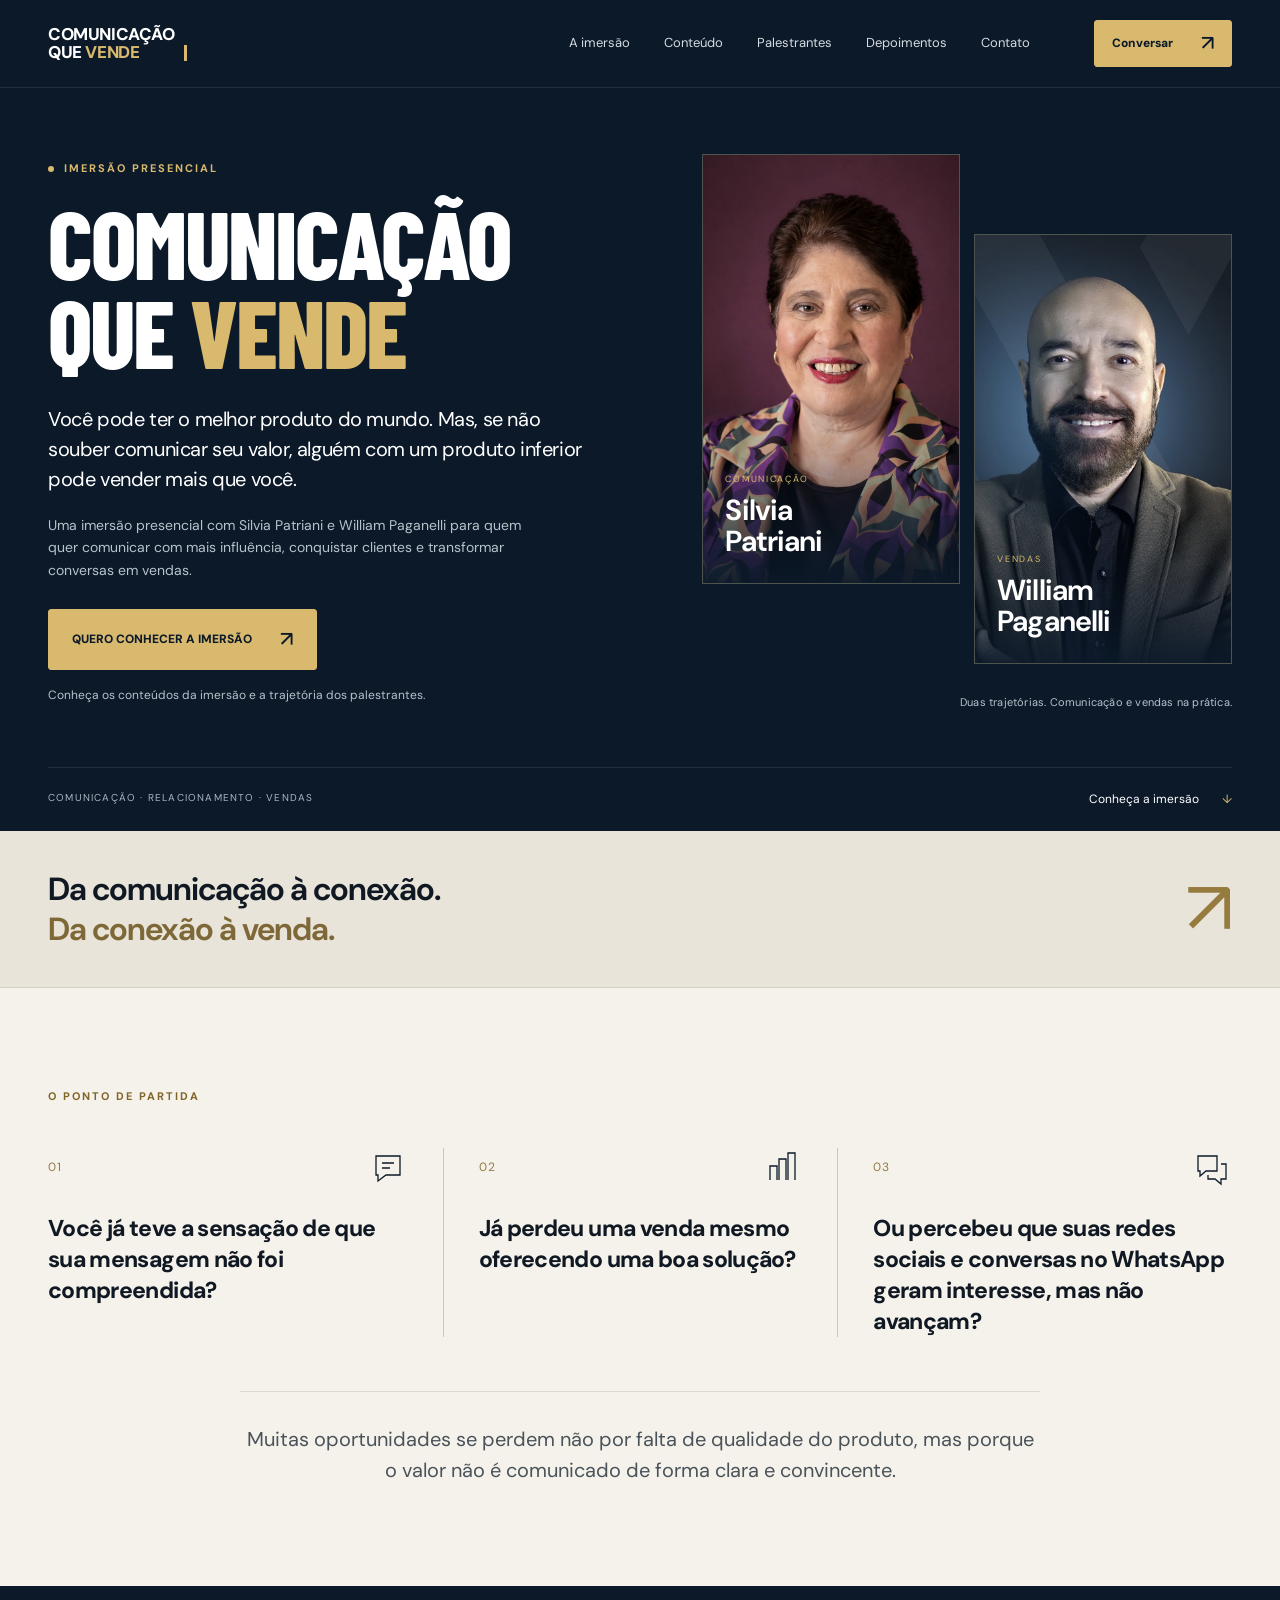
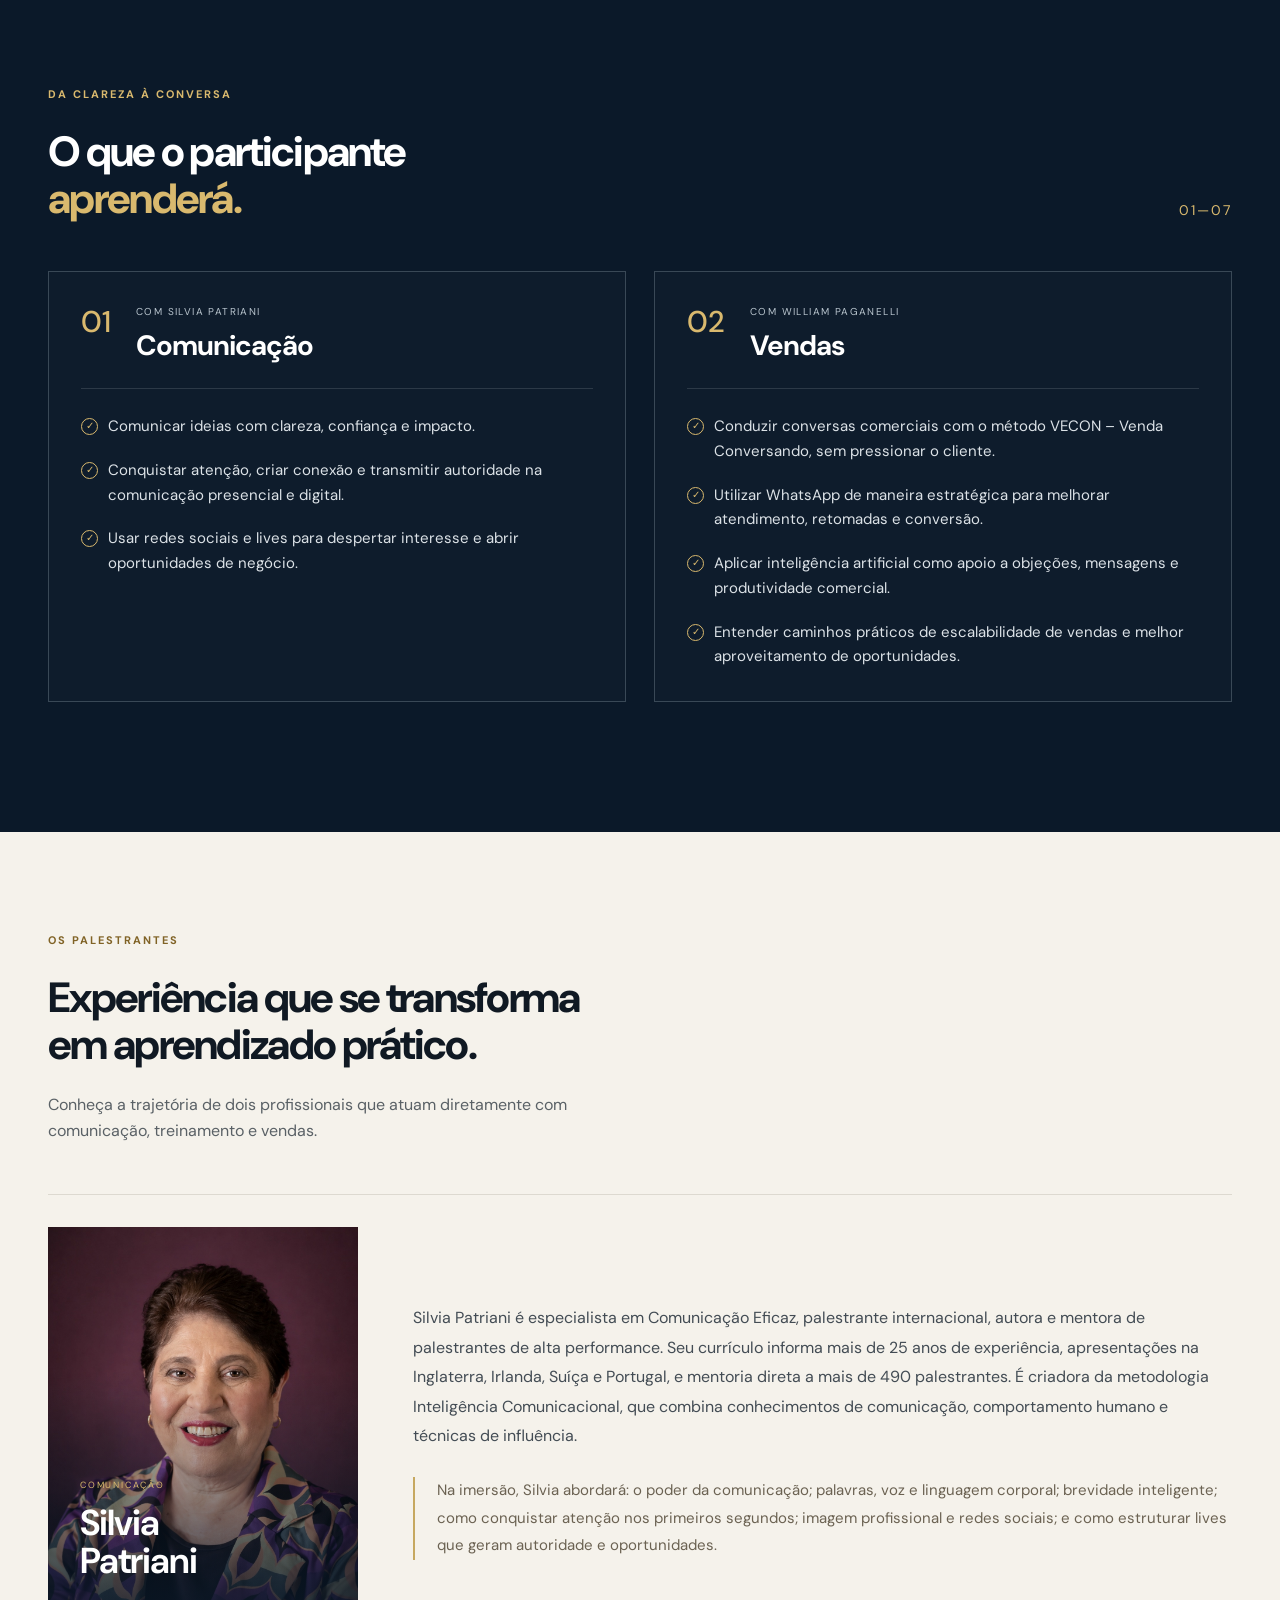
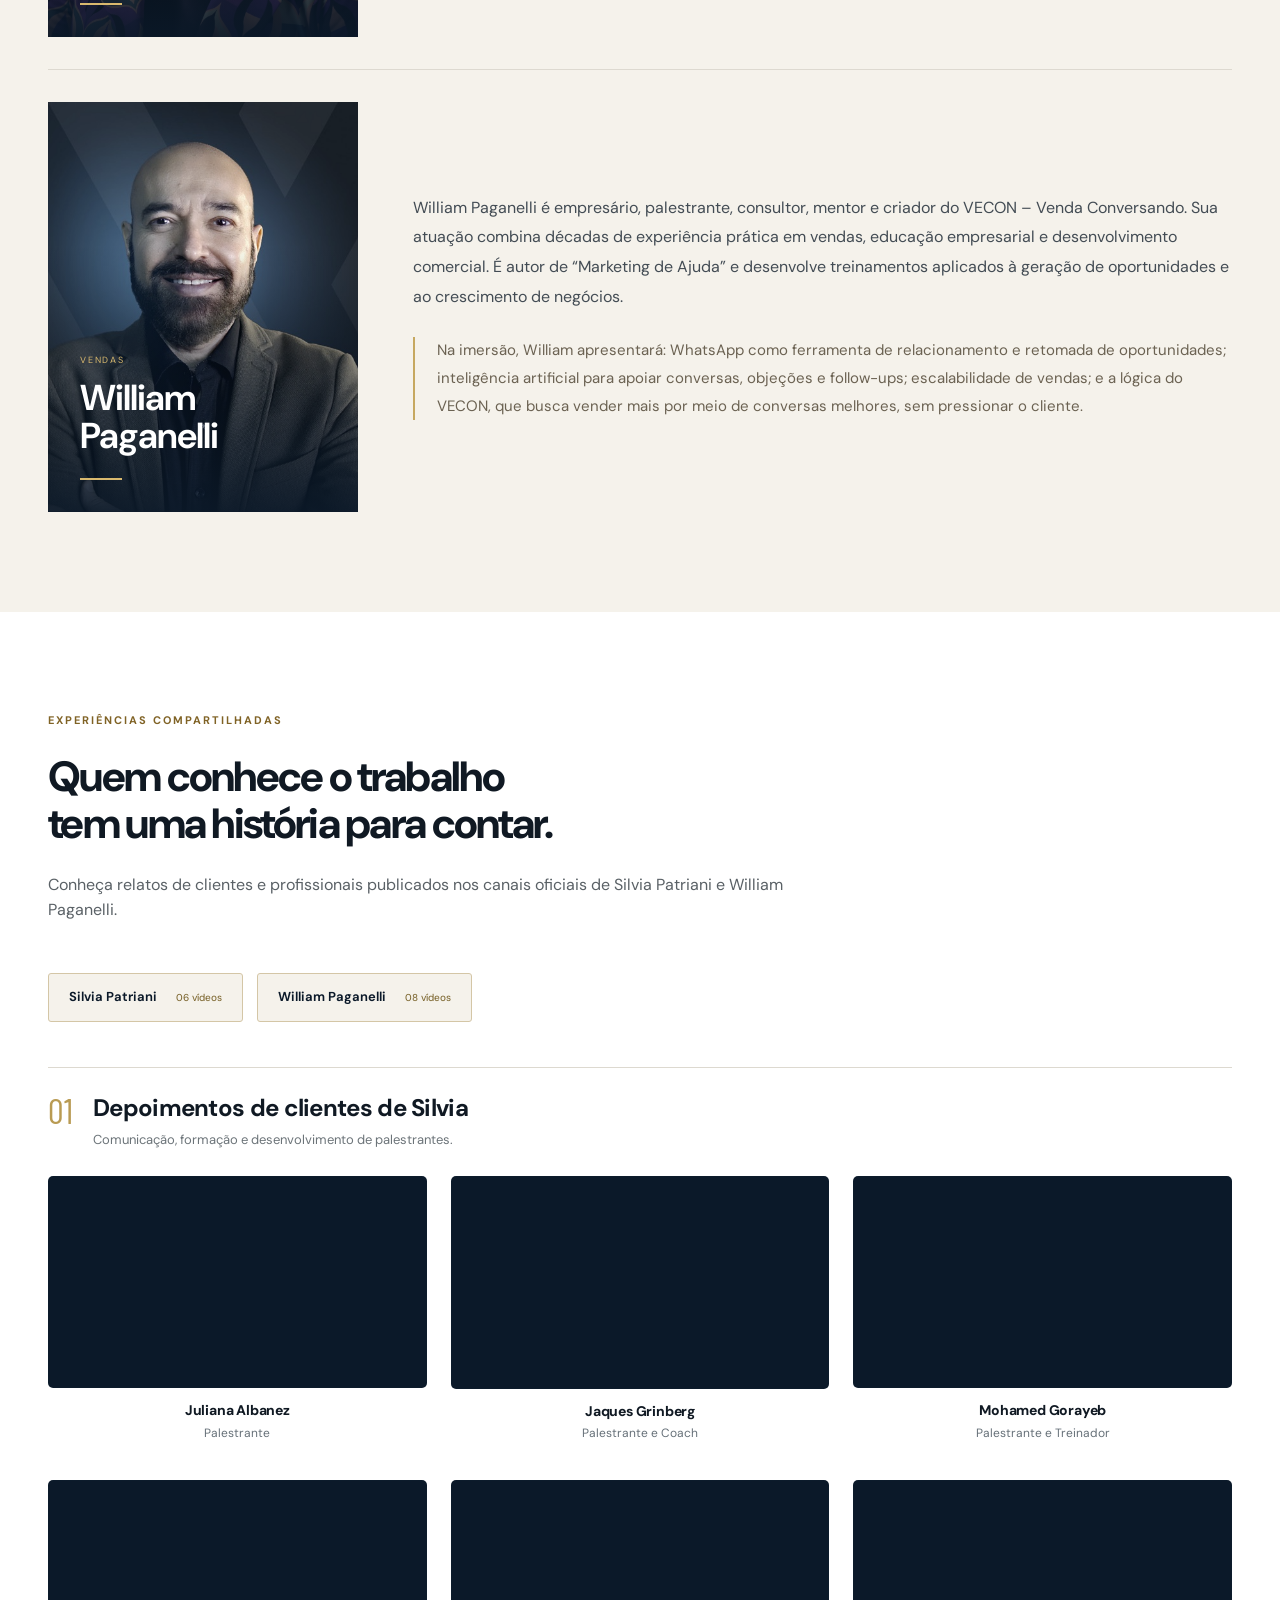
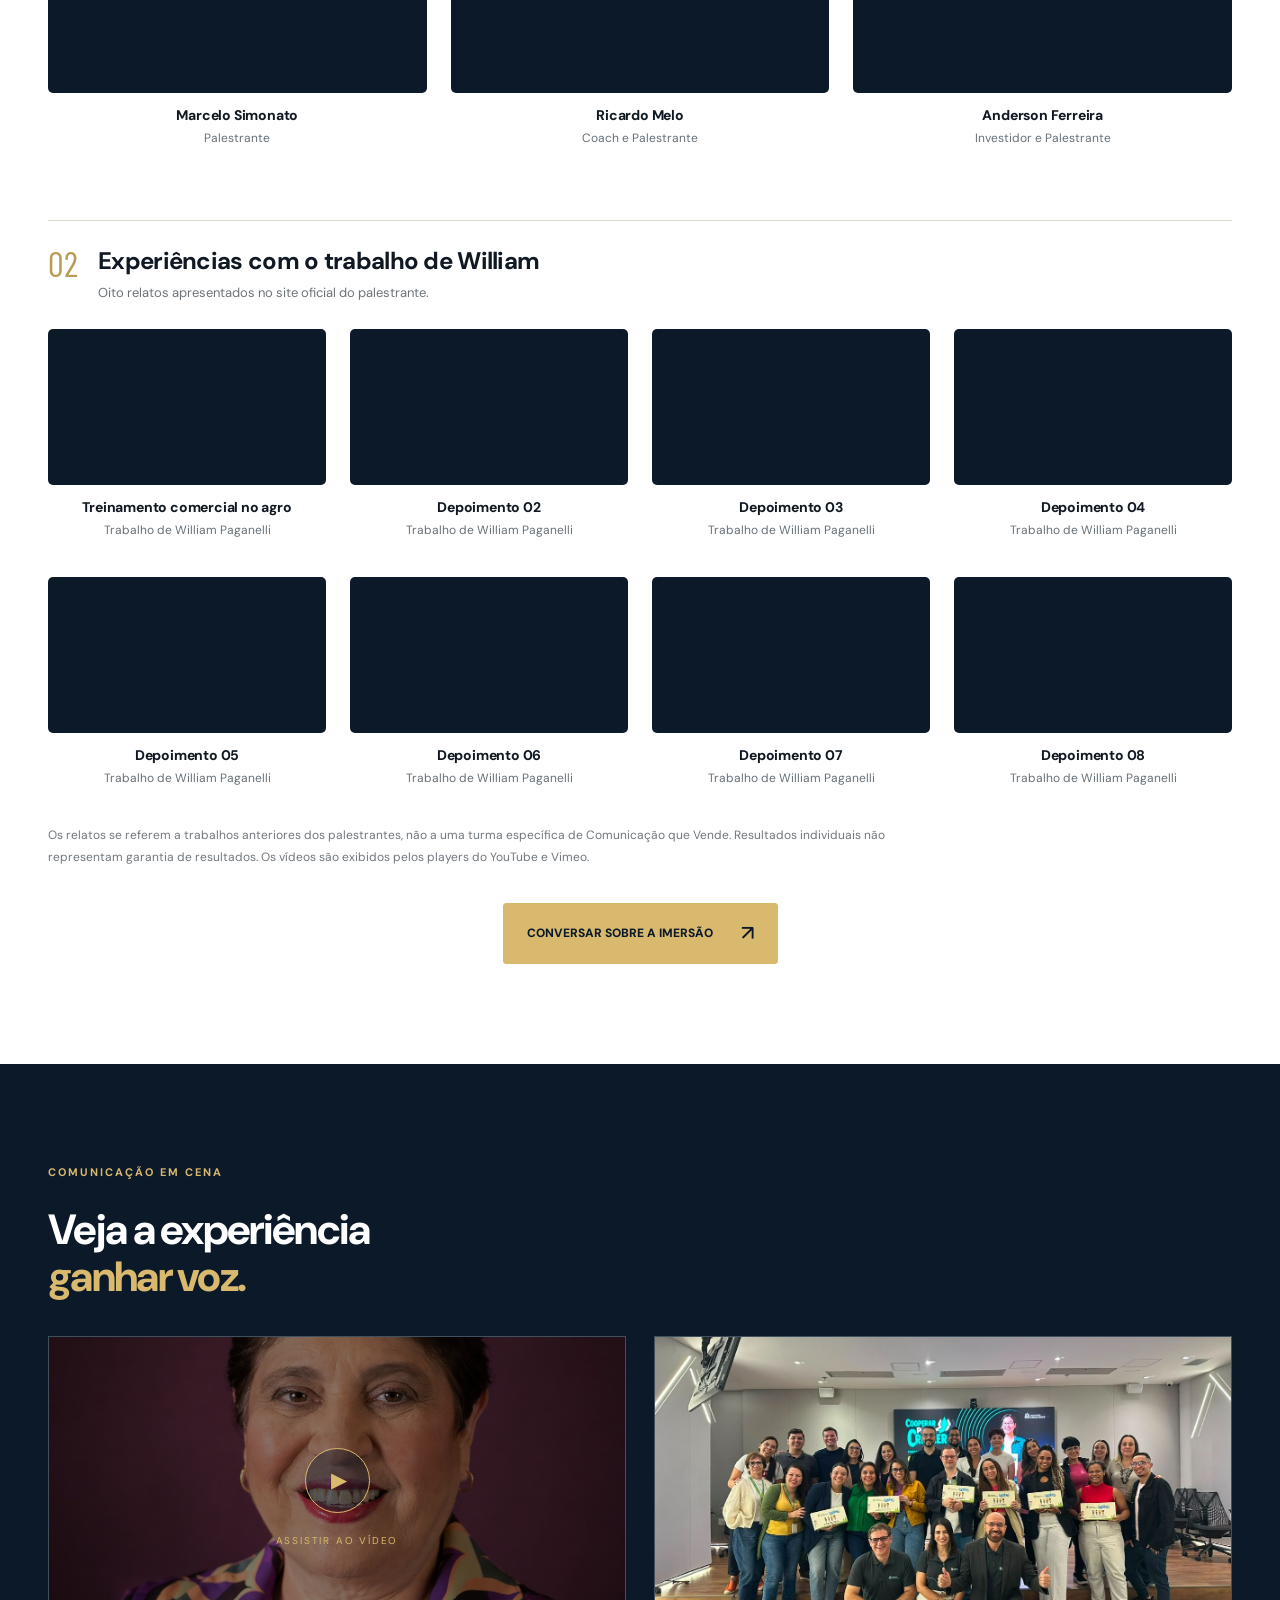
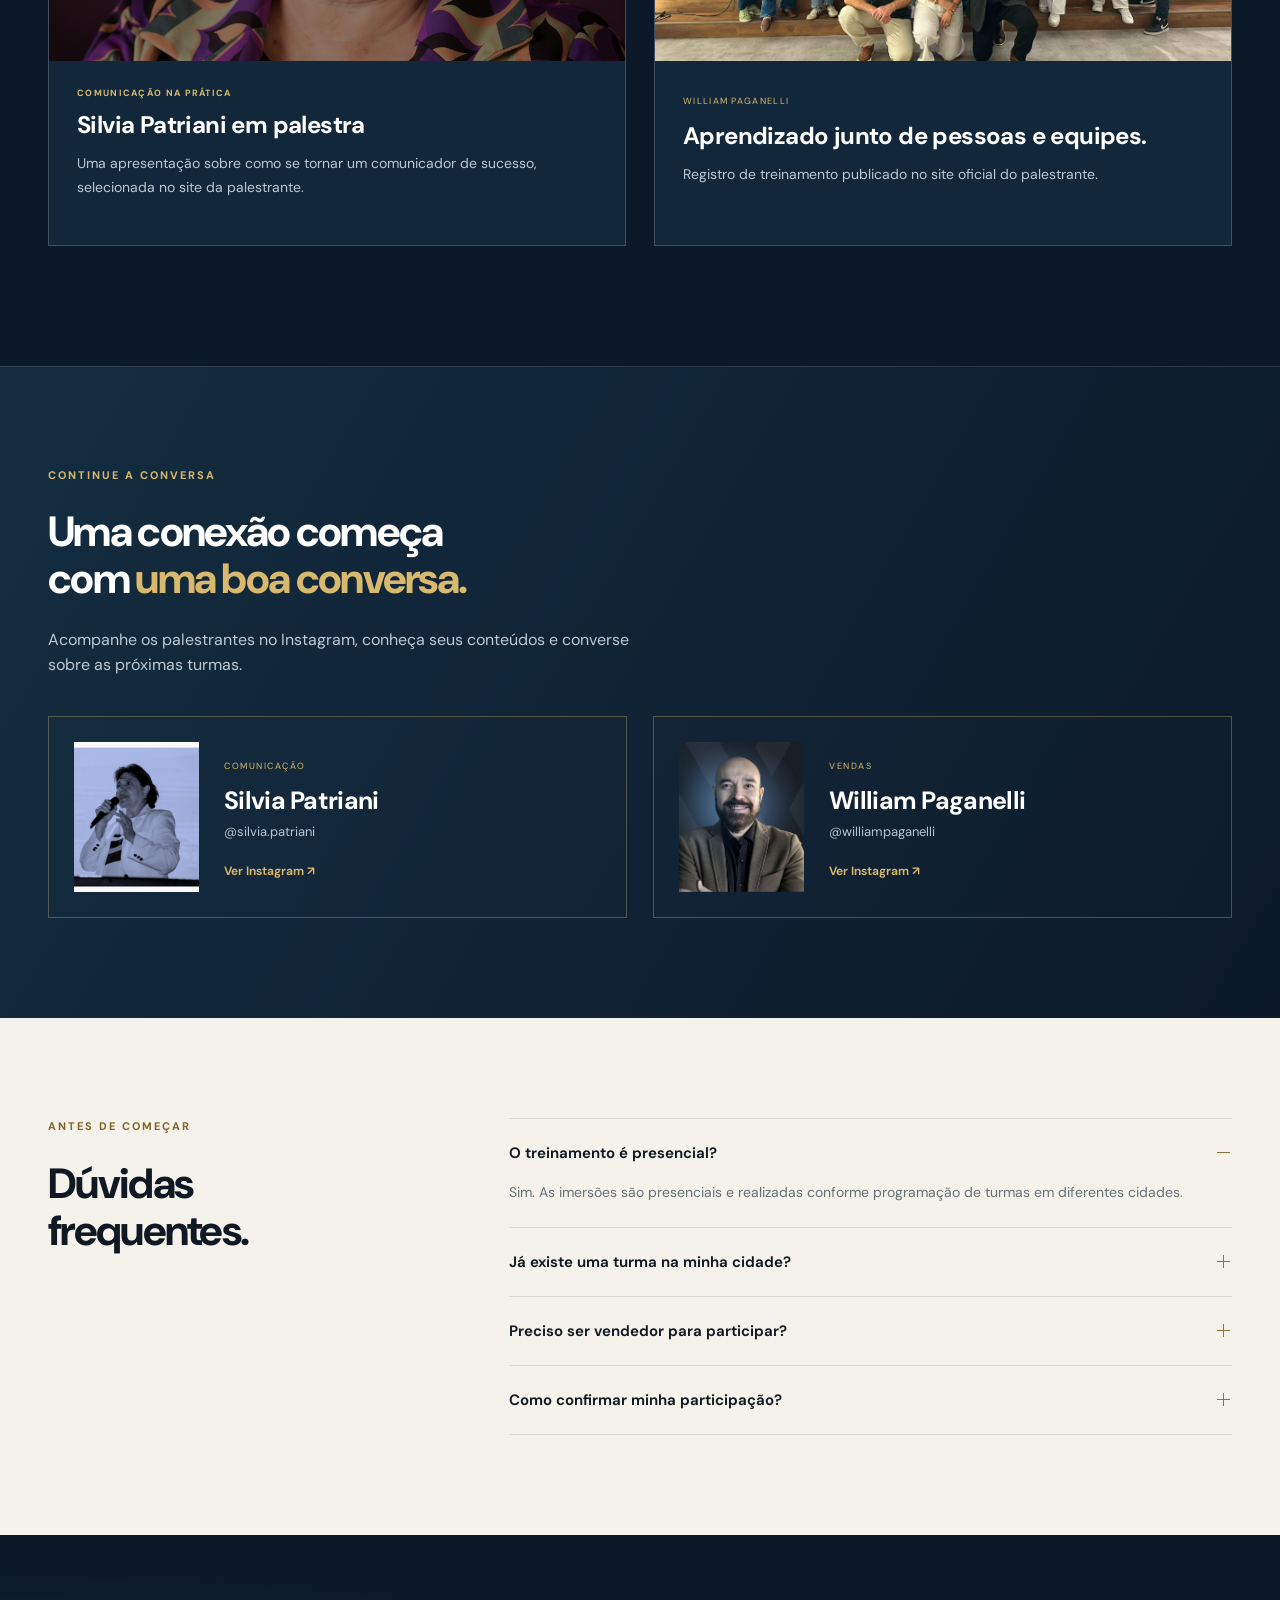
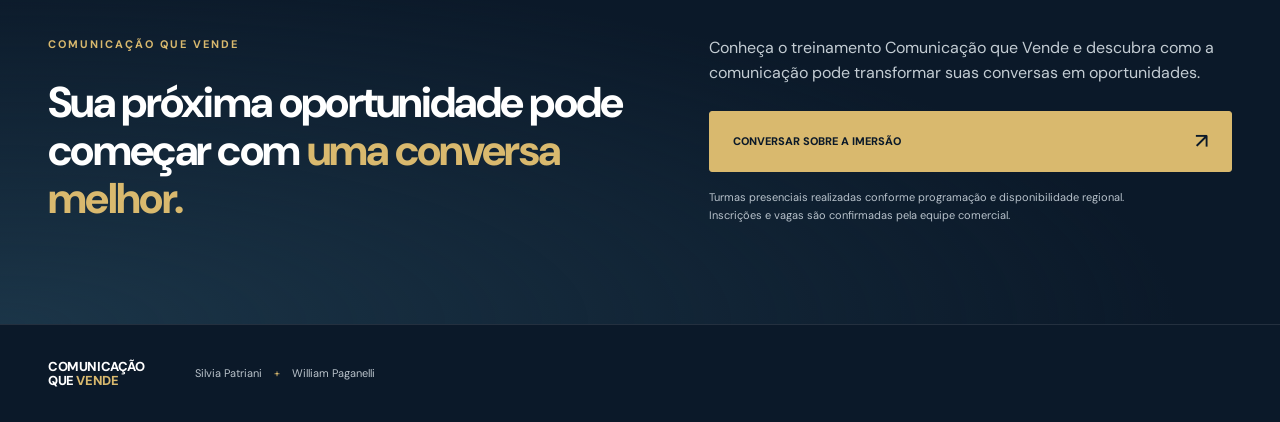
==== index.html @ 84527885 "feat: landing page Comunicação que Vende - Silvia Patriani e William Paganelli" ====
<!doctype html>
<html lang="pt-BR">
<head>
  <meta charset="utf-8">
  <meta name="viewport" content="width=device-width, initial-scale=1">
  <title>Comunicação que Vende — Silvia Patriani e William Paganelli</title>

  <!-- Primary Meta Tags -->
  <meta name="title" content="Comunicação que Vende — Silvia Patriani e William Paganelli">
  <meta name="description" content="Uma imersão presencial com Silvia Patriani e William Paganelli para quem quer comunicar com mais influência, conquistar clientes e transformar conversas em vendas.">
  <meta name="keywords" content="comunicação, vendas, Silvia Patriani, William Paganelli, imersão presencial, oratória, palestras, VECON">
  <meta name="author" content="Silvia Patriani & William Paganelli">
  <meta name="robots" content="index, follow">
  <meta name="theme-color" content="#0b1929">

  <!-- Open Graph / Facebook / WhatsApp -->
  <meta property="og:type" content="website">
  <meta property="og:title" content="Comunicação que Vende — Silvia Patriani e William Paganelli">
  <meta property="og:description" content="Uma imersão presencial com Silvia Patriani e William Paganelli para quem quer comunicar com mais influência, conquistar clientes e transformar conversas em vendas.">
  <meta property="og:image" content="assets/og-image.png">

  <!-- Twitter -->
  <meta property="twitter:card" content="summary_large_image">
  <meta property="twitter:title" content="Comunicação que Vende — Silvia Patriani e William Paganelli">
  <meta property="twitter:description" content="Uma imersão presencial com Silvia Patriani e William Paganelli para quem quer comunicar com mais influência, conquistar clientes e transformar conversas em vendas.">
  <meta property="twitter:image" content="assets/og-image.png">

  <link rel="icon" href="icon.svg" type="image/svg+xml">
  <link rel="stylesheet" href="styles.css">
  <script src="media.js" defer></script>
</head>
<body>
<a class="skip" href="#conteudo">Pular para o conteúdo</a>

<header class="header">
  <div class="container nav">
    <a class="brand" href="#inicio" aria-label="Comunicação que Vende — início">COMUNICAÇÃO<br>QUE <span>VENDE</span><i></i></a>
    <nav aria-label="Navegação principal">
      <a href="#imersao">A imersão</a>
      <a href="#conteudos">Conteúdo</a>
      <a href="#palestrantes">Palestrantes</a>
      <a href="#depoimentos">Depoimentos</a>
      <a href="#contato">Contato</a>
    </nav>
    <a class="button small" href="#contato">Conversar <span aria-hidden="true">↗</span></a>
  </div>
</header>

<main id="conteudo">
  <!-- Hero -->
  <section class="hero" id="inicio">
    <div class="container hero-grid">
      <div class="hero-copy">
        <p class="eyebrow"><span class="dot"></span> IMERSÃO PRESENCIAL</p>
        <h1>COMUNICAÇÃO<br>QUE <span>VENDE</span></h1>
        <p class="hero-statement">Você pode ter o melhor produto do mundo. Mas, se não souber comunicar seu valor, alguém com um produto inferior pode vender mais que você.</p>
        <p class="muted">Uma imersão presencial com Silvia Patriani e William Paganelli para quem quer comunicar com mais influência, conquistar clientes e transformar conversas em vendas.</p>
        <a class="button" href="#imersao">QUERO CONHECER A IMERSÃO <span aria-hidden="true">↗</span></a>
        <p class="micro">Conheça os conteúdos da imersão e a trajetória dos palestrantes.</p>
      </div>
      <div class="hero-portraits">
        <figure class="hero-person silvia">
          <img src="assets/silvia-oficial.jpeg" alt="Retrato de Silvia Patriani" fetchpriority="high">
          <figcaption><span>COMUNICAÇÃO</span><strong>Silvia<br>Patriani</strong></figcaption>
        </figure>
        <figure class="hero-person william">
          <img src="assets/william-oficial.png" alt="Retrato de William Paganelli" fetchpriority="high">
          <figcaption><span>VENDAS</span><strong>William<br>Paganelli</strong></figcaption>
        </figure>
        <p class="duo-caption">Duas trajetórias. Comunicação e vendas na prática.</p>
      </div>
    </div>
    <div class="hero-bottom container">
      <span>COMUNICAÇÃO · RELACIONAMENTO · VENDAS</span>
      <a href="#imersao">Conheça a imersão <span aria-hidden="true">↓</span></a>
    </div>
  </section>

  <!-- Assinatura -->
  <section class="signature">
    <div class="container">
      <p>Da comunicação à conexão.<br><span>Da conexão à venda.</span></p>
      <span class="signature-mark" aria-hidden="true">↗</span>
    </div>
  </section>

  <!-- Ponto de Partida -->
  <section class="pain section" id="imersao">
    <div class="container">
      <p class="eyebrow dark">O PONTO DE PARTIDA</p>
      <div class="pain-grid">
        <article>
          <span class="line-icon" aria-hidden="true">01 <svg viewBox="0 0 40 40"><path d="M8 8h24v19H18l-8 6v-6H8z"/><path d="M14 15h12M14 20h8"/></svg></span>
          <h2>Você já teve a sensação de que sua mensagem não foi compreendida?</h2>
        </article>
        <article>
          <span class="line-icon" aria-hidden="true">02 <svg viewBox="0 0 40 40"><path d="M8 32V18h7v14M17 32V11h7v21M26 32V5h7v27"/></svg></span>
          <h2>Já perdeu uma venda mesmo oferecendo uma boa solução?</h2>
        </article>
        <article>
          <span class="line-icon" aria-hidden="true">03 <svg viewBox="0 0 40 40"><path d="M6 8h19v15H14l-6 5v-5H6zM29 16h5v15h-5v5l-6-5h-7v-4"/></svg></span>
          <h2>Ou percebeu que suas redes sociais e conversas no WhatsApp geram interesse, mas não avançam?</h2>
        </article>
      </div>
      <p class="pain-summary">Muitas oportunidades se perdem não por falta de qualidade do produto, mas porque o valor não é comunicado de forma clara e convincente.</p>
    </div>
  </section>

  <!-- O que o participante aprenderá -->
  <section class="learning section dark-section" id="conteudos">
    <div class="container">
      <div class="section-head">
        <div>
          <p class="eyebrow">DA CLAREZA À CONVERSA</p>
          <h2>O que o participante<br><span>aprenderá.</span></h2>
        </div>
        <span class="section-index" aria-hidden="true">01—07</span>
      </div>
      <div class="learning-grid">
        <article class="learning-panel">
          <div class="panel-heading">
            <span>01</span>
            <div>
              <p>COM SILVIA PATRIANI</p>
              <h3>Comunicação</h3>
            </div>
          </div>
          <ul class="check-list">
            <li>Comunicar ideias com clareza, confiança e impacto.</li>
            <li>Conquistar atenção, criar conexão e transmitir autoridade na comunicação presencial e digital.</li>
            <li>Usar redes sociais e lives para despertar interesse e abrir oportunidades de negócio.</li>
          </ul>
        </article>
        <article class="learning-panel">
          <div class="panel-heading">
            <span>02</span>
            <div>
              <p>COM WILLIAM PAGANELLI</p>
              <h3>Vendas</h3>
            </div>
          </div>
          <ul class="check-list">
            <li>Conduzir conversas comerciais com o método VECON – Venda Conversando, sem pressionar o cliente.</li>
            <li>Utilizar WhatsApp de maneira estratégica para melhorar atendimento, retomadas e conversão.</li>
            <li>Aplicar inteligência artificial como apoio a objeções, mensagens e produtividade comercial.</li>
            <li>Entender caminhos práticos de escalabilidade de vendas e melhor aproveitamento de oportunidades.</li>
          </ul>
        </article>
      </div>
    </div>
  </section>

  <!-- Palestrantes -->
  <section class="speakers section" id="palestrantes">
    <div class="container">
      <p class="eyebrow dark">OS PALESTRANTES</p>
      <div class="section-head">
        <h2>Experiência que se transforma<br>em aprendizado prático.</h2>
      </div>
      <p class="section-intro">Conheça a trajetória de dois profissionais que atuam diretamente com comunicação, treinamento e vendas.</p>

      <article class="speaker">
        <div class="speaker-identity has-photo" data-photo="silvia">
          <img src="assets/silvia-oficial.jpeg" alt="Retrato de Silvia Patriani" loading="lazy">
          <p>COMUNICAÇÃO</p>
          <h3>Silvia<br>Patriani</h3>
          <span class="identity-rule"></span>
        </div>
        <div class="speaker-copy">
          <p>Silvia Patriani é especialista em Comunicação Eficaz, palestrante internacional, autora e mentora de palestrantes de alta performance. Seu currículo informa mais de 25 anos de experiência, apresentações na Inglaterra, Irlanda, Suíça e Portugal, e mentoria direta a mais de 490 palestrantes. É criadora da metodologia Inteligência Comunicacional, que combina conhecimentos de comunicação, comportamento humano e técnicas de influência.</p>
          <p class="speaker-topics">Na imersão, Silvia abordará: o poder da comunicação; palavras, voz e linguagem corporal; brevidade inteligente; como conquistar atenção nos primeiros segundos; imagem profissional e redes sociais; e como estruturar lives que geram autoridade e oportunidades.</p>
        </div>
      </article>

      <article class="speaker">
        <div class="speaker-identity william has-photo" data-photo="william">
          <img src="assets/william-oficial.png" alt="Retrato de William Paganelli" loading="lazy">
          <p>VENDAS</p>
          <h3>William<br>Paganelli</h3>
          <span class="identity-rule"></span>
        </div>
        <div class="speaker-copy">
          <p>William Paganelli é empresário, palestrante, consultor, mentor e criador do VECON – Venda Conversando. Sua atuação combina décadas de experiência prática em vendas, educação empresarial e desenvolvimento comercial. É autor de “Marketing de Ajuda” e desenvolve treinamentos aplicados à geração de oportunidades e ao crescimento de negócios.</p>
          <p class="speaker-topics">Na imersão, William apresentará: WhatsApp como ferramenta de relacionamento e retomada de oportunidades; inteligência artificial para apoiar conversas, objeções e follow-ups; escalabilidade de vendas; e a lógica do VECON, que busca vender mais por meio de conversas melhores, sem pressionar o cliente.</p>
        </div>
      </article>
    </div>
  </section>

  <!-- Depoimentos -->
  <section class="testimonials section" id="depoimentos">
    <div class="container">
      <p class="eyebrow dark">EXPERIÊNCIAS COMPARTILHADAS</p>
      <h2>Quem conhece o trabalho<br>tem uma história para contar.</h2>
      <p class="section-intro">Conheça relatos de clientes e profissionais publicados nos canais oficiais de Silvia Patriani e William Paganelli.</p>

      <nav class="testimonial-jump" aria-label="Escolha os depoimentos">
        <a href="#depoimentos-silvia">Silvia Patriani <span>06 vídeos</span></a>
        <a href="#depoimentos-william">William Paganelli <span>08 vídeos</span></a>
      </nav>

      <!-- Silvia Testimonials (6) -->
      <div class="testimonial-group" id="depoimentos-silvia">
        <div class="group-heading">
          <span>01</span>
          <div>
            <h3>Depoimentos de clientes de Silvia</h3>
            <p>Comunicação, formação e desenvolvimento de palestrantes.</p>
          </div>
        </div>
        <div class="testimonial-gallery silvia-gallery">
          <article class="testimonial-tile"><div class="testimonial-player"><iframe src="https://www.youtube-nocookie.com/embed/v0F1Si1m-zI?autoplay=0&rel=0" title="Depoimento: Juliana Albanez" loading="lazy" allow="fullscreen; picture-in-picture; encrypted-media" allowfullscreen referrerpolicy="strict-origin-when-cross-origin"></iframe></div><h4>Juliana Albanez</h4><p>Palestrante</p></article>
          <article class="testimonial-tile"><div class="testimonial-player"><iframe src="https://www.youtube-nocookie.com/embed/nbdqmSltUPs?autoplay=0&rel=0" title="Depoimento: Jaques Grinberg" loading="lazy" allow="fullscreen; picture-in-picture; encrypted-media" allowfullscreen referrerpolicy="strict-origin-when-cross-origin"></iframe></div><h4>Jaques Grinberg</h4><p>Palestrante e Coach</p></article>
          <article class="testimonial-tile"><div class="testimonial-player"><iframe src="https://www.youtube-nocookie.com/embed/YXXAAsRwCNs?autoplay=0&rel=0" title="Depoimento: Mohamed Gorayeb" loading="lazy" allow="fullscreen; picture-in-picture; encrypted-media" allowfullscreen referrerpolicy="strict-origin-when-cross-origin"></iframe></div><h4>Mohamed Gorayeb</h4><p>Palestrante e Treinador</p></article>
          <article class="testimonial-tile"><div class="testimonial-player"><iframe src="https://www.youtube-nocookie.com/embed/_1zA1LZTO2c?autoplay=0&rel=0" title="Depoimento: Marcelo Simonato" loading="lazy" allow="fullscreen; picture-in-picture; encrypted-media" allowfullscreen referrerpolicy="strict-origin-when-cross-origin"></iframe></div><h4>Marcelo Simonato</h4><p>Palestrante</p></article>
          <article class="testimonial-tile"><div class="testimonial-player"><iframe src="https://www.youtube-nocookie.com/embed/4CwyxT7V0BI?autoplay=0&rel=0" title="Depoimento: Ricardo Melo" loading="lazy" allow="fullscreen; picture-in-picture; encrypted-media" allowfullscreen referrerpolicy="strict-origin-when-cross-origin"></iframe></div><h4>Ricardo Melo</h4><p>Coach e Palestrante</p></article>
          <article class="testimonial-tile"><div class="testimonial-player"><iframe src="https://www.youtube-nocookie.com/embed/amKsxADopKs?autoplay=0&rel=0" title="Depoimento: Anderson Ferreira" loading="lazy" allow="fullscreen; picture-in-picture; encrypted-media" allowfullscreen referrerpolicy="strict-origin-when-cross-origin"></iframe></div><h4>Anderson Ferreira</h4><p>Investidor e Palestrante</p></article>
        </div>
      </div>

      <!-- William Testimonials (8) -->
      <div class="testimonial-group" id="depoimentos-william">
        <div class="group-heading">
          <span>02</span>
          <div>
            <h3>Experiências com o trabalho de William</h3>
            <p>Oito relatos apresentados no site oficial do palestrante.</p>
          </div>
        </div>
        <div class="testimonial-gallery william-gallery">
          <article class="testimonial-tile"><div class="testimonial-player"><iframe src="https://player.vimeo.com/video/1162879056?autoplay=0&dnt=1&title=0&byline=0&portrait=0" title="Depoimento: Treinamento comercial no agro" loading="lazy" allow="fullscreen; picture-in-picture; encrypted-media" allowfullscreen referrerpolicy="strict-origin-when-cross-origin"></iframe></div><h4>Treinamento comercial no agro</h4><p>Trabalho de William Paganelli</p></article>
          <article class="testimonial-tile"><div class="testimonial-player"><iframe src="https://player.vimeo.com/video/1173805069?autoplay=0&dnt=1&title=0&byline=0&portrait=0" title="Depoimento: Depoimento 02" loading="lazy" allow="fullscreen; picture-in-picture; encrypted-media" allowfullscreen referrerpolicy="strict-origin-when-cross-origin"></iframe></div><h4>Depoimento 02</h4><p>Trabalho de William Paganelli</p></article>
          <article class="testimonial-tile"><div class="testimonial-player"><iframe src="https://player.vimeo.com/video/1164119572?autoplay=0&dnt=1&title=0&byline=0&portrait=0" title="Depoimento: Depoimento 03" loading="lazy" allow="fullscreen; picture-in-picture; encrypted-media" allowfullscreen referrerpolicy="strict-origin-when-cross-origin"></iframe></div><h4>Depoimento 03</h4><p>Trabalho de William Paganelli</p></article>
          <article class="testimonial-tile"><div class="testimonial-player"><iframe src="https://player.vimeo.com/video/1173814531?autoplay=0&dnt=1&title=0&byline=0&portrait=0" title="Depoimento: Depoimento 04" loading="lazy" allow="fullscreen; picture-in-picture; encrypted-media" allowfullscreen referrerpolicy="strict-origin-when-cross-origin"></iframe></div><h4>Depoimento 04</h4><p>Trabalho de William Paganelli</p></article>
          <article class="testimonial-tile"><div class="testimonial-player"><iframe src="https://player.vimeo.com/video/1173863622?autoplay=0&dnt=1&title=0&byline=0&portrait=0" title="Depoimento: Depoimento 05" loading="lazy" allow="fullscreen; picture-in-picture; encrypted-media" allowfullscreen referrerpolicy="strict-origin-when-cross-origin"></iframe></div><h4>Depoimento 05</h4><p>Trabalho de William Paganelli</p></article>
          <article class="testimonial-tile"><div class="testimonial-player"><iframe src="https://player.vimeo.com/video/1173863601?autoplay=0&dnt=1&title=0&byline=0&portrait=0" title="Depoimento: Depoimento 06" loading="lazy" allow="fullscreen; picture-in-picture; encrypted-media" allowfullscreen referrerpolicy="strict-origin-when-cross-origin"></iframe></div><h4>Depoimento 06</h4><p>Trabalho de William Paganelli</p></article>
          <article class="testimonial-tile"><div class="testimonial-player"><iframe src="https://player.vimeo.com/video/1173863541?autoplay=0&dnt=1&title=0&byline=0&portrait=0" title="Depoimento: Depoimento 07" loading="lazy" allow="fullscreen; picture-in-picture; encrypted-media" allowfullscreen referrerpolicy="strict-origin-when-cross-origin"></iframe></div><h4>Depoimento 07</h4><p>Trabalho de William Paganelli</p></article>
          <article class="testimonial-tile"><div class="testimonial-player"><iframe src="https://player.vimeo.com/video/1173863587?autoplay=0&dnt=1&title=0&byline=0&portrait=0" title="Depoimento: Depoimento 08" loading="lazy" allow="fullscreen; picture-in-picture; encrypted-media" allowfullscreen referrerpolicy="strict-origin-when-cross-origin"></iframe></div><h4>Depoimento 08</h4><p>Trabalho de William Paganelli</p></article>
        </div>
      </div>

      <p class="media-context">Os relatos se referem a trabalhos anteriores dos palestrantes, não a uma turma específica de Comunicação que Vende. Resultados individuais não representam garantia de resultados. Os vídeos são exibidos pelos players do YouTube e Vimeo.</p>

      <div class="testimonials-cta">
        <a class="button" href="#contato">CONVERSAR SOBRE A IMERSÃO <span aria-hidden="true">↗</span></a>
      </div>
    </div>
  </section>

  <!-- Comunicação em Cena -->
  <section class="in-action section dark-section" id="na-pratica">
    <div class="container">
      <p class="eyebrow">COMUNICAÇÃO EM CENA</p>
      <h2>Veja a experiência<br><span>ganhar voz.</span></h2>
      <div class="action-grid">
        <article class="story-card">
          <div class="media-frame">
            <button class="media-launch" type="button" data-embed="https://www.youtube-nocookie.com/embed/HVqyVFuKjgg?autoplay=0&rel=0" data-title="Silvia Patriani em palestra" aria-label="Carregar vídeo: Silvia Patriani em palestra">
              <img src="assets/silvia-oficial.jpeg" alt="" loading="lazy">
              <span class="play-symbol" aria-hidden="true">▶</span>
              <span class="play-label">ASSISTIR AO VÍDEO</span>
            </button>
          </div>
          <div class="story-copy">
            <p class="eyebrow dark">COMUNICAÇÃO NA PRÁTICA</p>
            <h3>Silvia Patriani em palestra</h3>
            <p>Uma apresentação sobre como se tornar um comunicador de sucesso, selecionada no site da palestrante.</p>
          </div>
        </article>
        <figure class="event-photo">
          <img src="assets/william-palco.jpeg" alt="William Paganelli com participantes de um treinamento, em fotografia de seu site oficial" loading="lazy">
          <figcaption>
            <span>WILLIAM PAGANELLI</span>
            <h3>Aprendizado junto de pessoas e equipes.</h3>
            <p>Registro de treinamento publicado no site oficial do palestrante.</p>
          </figcaption>
        </figure>
      </div>
    </div>
  </section>

  <!-- Seção Contato / Instagram -->
  <section class="contact-simple section dark-section" id="contato">
    <div class="container">
      <div class="contact-heading">
        <p class="eyebrow">CONTINUE A CONVERSA</p>
        <h2>Uma conexão começa<br>com <span>uma boa conversa.</span></h2>
        <p>Acompanhe os palestrantes no Instagram, conheça seus conteúdos e converse sobre as próximas turmas.</p>
      </div>
      <div class="social-cards">
        <a class="social-card" href="https://www.instagram.com/silvia.patriani/" target="_blank" rel="noopener noreferrer">
          <img src="assets/silvia-palco.jpg" alt="Silvia Patriani" loading="lazy">
          <div>
            <span>COMUNICAÇÃO</span>
            <h3>Silvia Patriani</h3>
            <p>@silvia.patriani</p>
            <strong>Ver Instagram ↗</strong>
          </div>
        </a>
        <a class="social-card" href="https://www.instagram.com/williampaganelli/" target="_blank" rel="noopener noreferrer">
          <img src="assets/william-retrato.png" alt="William Paganelli" loading="lazy">
          <div>
            <span>VENDAS</span>
            <h3>William Paganelli</h3>
            <p>@williampaganelli</p>
            <strong>Ver Instagram ↗</strong>
          </div>
        </a>
      </div>
    </div>
  </section>

  <!-- Dúvidas frequentes -->
  <section class="faq section" id="duvidas">
    <div class="container faq-grid">
      <div>
        <p class="eyebrow dark">ANTES DE COMEÇAR</p>
        <h2>Dúvidas<br>frequentes.</h2>
      </div>
      <div class="faq-list">
        <details open>
          <summary>O treinamento é presencial?<span aria-hidden="true"></span></summary>
          <p>Sim. As imersões são presenciais e realizadas conforme programação de turmas em diferentes cidades.</p>
        </details>
        <details>
          <summary>Já existe uma turma na minha cidade?<span aria-hidden="true"></span></summary>
          <p>Entre em contato com os palestrantes pelo Instagram para consultar as próximas turmas e a disponibilidade para sua região.</p>
        </details>
        <details>
          <summary>Preciso ser vendedor para participar?<span aria-hidden="true"></span></summary>
          <p>Não. O conteúdo foi pensado também para empresários, profissionais liberais e quem precisa comunicar melhor o valor do que oferece.</p>
        </details>
        <details>
          <summary>Como confirmar minha participação?<span aria-hidden="true"></span></summary>
          <p>As inscrições, a disponibilidade e a confirmação de vagas são informadas pela equipe comercial.</p>
        </details>
      </div>
    </div>
  </section>

  <!-- Fechamento -->
  <section class="closing section dark-section">
    <div class="container closing-grid">
      <div>
        <p class="eyebrow">COMUNICAÇÃO QUE VENDE</p>
        <h2>Sua próxima oportunidade pode começar com <span>uma conversa melhor.</span></h2>
      </div>
      <div>
        <p>Conheça o treinamento Comunicação que Vende e descubra como a comunicação pode transformar suas conversas em oportunidades.</p>
        <div style="margin:25px 0 15px;">
          <a class="button" href="#contato">CONVERSAR SOBRE A IMERSÃO <span aria-hidden="true">↗</span></a>
        </div>
        <p class="micro">Turmas presenciais realizadas conforme programação e disponibilidade regional. Inscrições e vagas são confirmadas pela equipe comercial.</p>
      </div>
    </div>
  </section>
</main>

<footer>
  <div class="container footer-inner">
    <a class="brand" href="#inicio">COMUNICAÇÃO<br>QUE <span>VENDE</span></a>
    <p>Silvia Patriani <span class="gold">+</span> William Paganelli</p>
  </div>
</footer>

</body>
</html>
---- styles.css ----
@import url('https://fonts.googleapis.com/css2?family=Barlow+Condensed:wght@700;800&family=DM+Sans:wght@400;450;500;550;600;650;700;750;800&display=swap');
:root{--navy:#0b1929;--navy2:#102639;--cream:#f5f2eb;--gold:#d9b96e;--ink:#101923;--line:#ddd9d0;--muted:#b8c2cb;--font:'DM Sans',Arial,sans-serif;--display:'Barlow Condensed','Arial Narrow',Arial,sans-serif}
*{box-sizing:border-box}html{scroll-behavior:smooth;scroll-padding-top:100px}body{margin:0;font-family:var(--font);color:var(--ink);background:var(--cream);line-height:1.6;-webkit-font-smoothing:antialiased}a{color:inherit;text-decoration:none}button,input,select{font:inherit}button,a,input,select,summary{-webkit-tap-highlight-color:transparent}a:focus-visible,button:focus-visible,summary:focus-visible{outline:3px solid var(--gold);outline-offset:5px}input:focus-visible,select:focus-visible{outline:2px solid #856a28;outline-offset:2px}img{max-width:100%;display:block}h1,h2,h3,p{margin-top:0}h2{font-size:clamp(32px,3.3vw,48px);line-height:1.12;letter-spacing:-1.7px;font-weight:750;margin-bottom:24px}h3{line-height:1.25}p{margin-bottom:20px}.container{width:min(1200px,calc(100% - 96px));margin:auto}.section{padding:100px 0}.gold,h1 span,.dark-section h2 span{color:var(--gold)}.eyebrow{font-size:11px;font-weight:700;letter-spacing:2px;color:var(--gold);line-height:1.6;margin-bottom:24px}.eyebrow.dark{color:#806326}.micro{font-size:12px;line-height:1.65;color:#b8c2cb;max-width:460px;margin:16px 0 0}.muted{color:var(--muted)}.header{background:var(--navy);color:white;border-bottom:1px solid #ffffff18;position:sticky;top:0;z-index:20}.nav{height:87px;display:flex;align-items:center;justify-content:space-between;gap:28px}.brand{font-size:17px;font-weight:800;line-height:1.05;letter-spacing:-.4px;position:relative;flex-shrink:0}.brand span{color:var(--gold)}.brand i{position:absolute;right:-12px;bottom:0;height:16px;width:3px;background:var(--gold)}nav{display:flex;gap:34px;font-size:13px;color:#d7dce0;margin-left:auto;margin-right:36px}nav a:hover{color:var(--gold)}.button{display:inline-flex;align-items:center;justify-content:space-between;gap:28px;background:var(--gold);color:var(--navy);padding:19px 23px;font-size:12px;font-weight:800;border:1px solid var(--gold);border-radius:3px;line-height:1.4;min-height:56px;transition:background .2s,transform .2s;cursor:pointer;text-align:left}.button:hover{background:#e9cc8a;transform:translateY(-2px)}.button span{font-size:21px;font-weight:500;line-height:1}.button.small{font-size:12px;min-height:42px;padding:12px 17px}.hero{background:var(--navy);color:white;padding:66px 0 0;overflow:hidden}.hero-grid{display:grid;grid-template-columns:1.1fr 1fr;gap:72px;align-items:center}.hero-copy .eyebrow{display:flex;gap:10px;align-items:center;margin-bottom:20px}.dot{width:6px;height:6px;background:var(--gold);border-radius:50%}h1{font-family:var(--display);font-size:clamp(65px,7.4vw,106px);line-height:.94;letter-spacing:-2px;font-weight:800;margin:0 0 28px}.hero-statement{font-size:20px;line-height:1.5;letter-spacing:-.4px;max-width:550px}.hero-copy .muted{font-size:14px;max-width:505px;margin-bottom:28px}.hero-art{height:580px;position:relative;border:1px solid #d9b96e35;background:radial-gradient(ellipse at 85% 25%,#29435270,transparent 65%),linear-gradient(140deg,#152a3c,#0b1929);padding:25px 30px;display:flex;flex-direction:column;justify-content:space-between;overflow:hidden}.art-top{display:flex;justify-content:space-between;gap:20px;font-size:9px;letter-spacing:1.5px;color:#a9b4bd;z-index:1}.conversation-art{position:absolute;inset:50px -30px 30px 10px;opacity:.7}.bubble{position:absolute;border:1px solid #d9b96e55;border-radius:50%;width:310px;height:310px;display:flex;justify-content:center;align-items:center}.bubble:after{content:'';position:absolute;bottom:20px;right:25px;width:50px;height:50px;border-right:1px solid #d9b96e55;transform:rotate(30deg)}.bubble span{font-family:Georgia,serif;font-size:180px;line-height:1;color:#d9b96e28;transform:translateY(30px)}.bubble.one{right:-75px;top:20px}.bubble.two{right:55px;top:165px}.art-line{position:absolute;width:500px;height:1px;background:#d9b96e20;transform:rotate(-45deg);top:260px;left:-80px}.art-words{position:relative;font-size:clamp(35px,3.7vw,53px);font-weight:650;line-height:1.17;letter-spacing:-2.4px;margin-top:50px}.art-words em{font-style:normal;color:var(--gold)}.art-people{position:relative;display:grid;grid-template-columns:1fr 1fr;gap:25px;padding-top:23px;border-top:1px solid #d9b96e50}.art-people span{font-size:9px;letter-spacing:1px;display:block;color:var(--gold);margin-bottom:10px}.art-people strong{font-size:15px;line-height:1.4;font-weight:500}.hero-bottom{margin-top:55px;padding:22px 0;display:flex;justify-content:space-between;border-top:1px solid #ffffff18;font-size:10px;letter-spacing:1.2px;color:#aab6c2}.hero-bottom a{letter-spacing:0;font-size:12px;color:#fff}.hero-bottom a span{padding-left:20px;color:var(--gold)}.signature{background:#e9e4d9;border-bottom:1px solid #d7d0c2;padding:38px 0}.signature .container{display:flex;justify-content:space-between;align-items:center}.signature p{font-size:clamp(23px,2.5vw,35px);font-weight:650;line-height:1.25;letter-spacing:-1px;margin:0}.signature p span{color:#7e6838}.signature-mark{font-size:76px;color:#967b3e;line-height:1}.pain-grid{display:grid;grid-template-columns:repeat(3,1fr);margin-top:42px}.pain-grid article{padding:0 35px;border-left:1px solid #d6c7a4}.pain-grid article:first-child{padding-left:0;border-left:0}.pain-grid article:last-child{padding-right:0}.line-icon{display:flex;align-items:center;justify-content:space-between;color:#927b45;font-size:12px;margin-bottom:25px;letter-spacing:1px}.line-icon svg{width:40px;height:40px;fill:none;stroke:var(--navy);stroke-width:1.3}.pain h2{font-size:23px;line-height:1.35;letter-spacing:-.65px;margin:0}.pain-summary{max-width:800px;font-size:20px;line-height:1.55;text-align:center;margin:54px auto 0;padding-top:32px;border-top:1px solid var(--line);color:#4a535a}.dark-section{background:var(--navy);color:white}.section-head{display:flex;align-items:flex-end;justify-content:space-between;gap:30px}.section-index{font-size:14px;letter-spacing:2px;color:var(--gold);padding-bottom:25px}.learning-grid{display:grid;grid-template-columns:1fr 1fr;gap:28px;margin:25px 0 30px}.learning-panel{padding:32px;border:1px solid #80919b60;background:#ffffff03}.panel-heading{display:flex;gap:25px;border-bottom:1px solid #ffffff20;padding-bottom:25px;margin-bottom:25px}.panel-heading>span{font-size:30px;font-weight:500;color:var(--gold);line-height:1.2}.panel-heading p{font-size:10px;letter-spacing:1.4px;margin:0 0 8px;color:#b9c5ce}.panel-heading h3{font-size:28px;margin:0;letter-spacing:-1px}.check-list{padding:0;margin:0;list-style:none}.check-list li{position:relative;padding-left:27px;font-size:15px;line-height:1.65;color:#dce2e7;margin-bottom:19px}.check-list li:last-child{margin:0}.check-list li:before{content:'✓';position:absolute;left:0;top:4px;width:15px;height:15px;border:1px solid var(--gold);border-radius:50%;color:var(--gold);font-size:10px;line-height:13px;text-align:center}.text-link{display:inline-flex;align-items:center;gap:24px;font-size:11px;font-weight:700;letter-spacing:.5px;padding:14px 0;border-bottom:1px solid #d9b96e70;color:var(--gold)}.text-link span{font-size:24px;line-height:1}.text-link:hover{color:white}.section-intro{color:#5a6166;max-width:600px;margin-bottom:50px}.speaker{display:grid;grid-template-columns:310px 1fr;gap:55px;margin-top:32px;border-top:1px solid var(--line);padding-top:32px;align-items:stretch}.speaker-identity{position:relative;min-height:370px;padding:32px;color:white;background:var(--navy2);overflow:hidden;display:flex;flex-direction:column;justify-content:flex-end}.monogram{position:absolute;inset:0 0 auto 25px;font-family:var(--display);font-size:145px;letter-spacing:-8px;line-height:1.25;color:#ffffff0e}.monogram span{font-family:Georgia,serif;font-size:220px;position:absolute;right:0;top:25px;color:#d9b96e20}.speaker-identity>p{font-size:9px;color:var(--gold);letter-spacing:1.8px;position:relative;margin-bottom:12px}.speaker-identity h3{font-size:36px;font-weight:650;letter-spacing:-1px;position:relative;line-height:1.05;margin-bottom:23px}.identity-rule{height:2px;width:42px;background:var(--gold);z-index:1}.speaker-identity.william{background:#1b2b34}.speaker-identity.has-photo{min-height:420px}.speaker-identity.has-photo:after{content:'';position:absolute;inset:0;background:linear-gradient(transparent 35%,#0b1929ee)}.speaker-identity.has-photo img{position:absolute;inset:0;width:100%;height:100%;object-fit:cover}.speaker-identity.has-photo h3,.speaker-identity.has-photo>p{z-index:1}.speaker-copy{align-self:center;padding:12px 0}.speaker-copy p{font-size:16px;line-height:1.85;color:#434c54}.speaker-copy .speaker-topics{font-size:15px;border-left:2px solid #c6a860;padding-left:22px;margin-top:26px;margin-bottom:0;color:#6b6252}.lessons{background:linear-gradient(120deg,#102638,#0b1929 65%)}.lessons-grid{display:grid;grid-template-columns:1fr 1.1fr;gap:75px;align-items:center}.lessons h2{font-size:clamp(30px,3vw,43px)}.lesson-card{position:relative;display:flex;gap:23px;padding:29px 20px 29px 0;border-top:1px solid #a8b3b83d;align-items:flex-start}.lesson-card:last-child{border-bottom:1px solid #a8b3b83d}.lesson-number{font-family:var(--display);font-size:52px;font-weight:700;line-height:1;color:#d9b96e70}.lesson-card .eyebrow{font-size:9px;letter-spacing:1.1px;margin-bottom:12px}.lesson-card h3{font-size:20px;font-weight:550;line-height:1.45;letter-spacing:-.5px;margin:0}.lesson-arrow{color:var(--gold);align-self:center;font-size:25px}.registration{margin-top:70px;display:grid;grid-template-columns:1fr 1.1fr;gap:65px;background:var(--cream);color:var(--ink);padding:50px;scroll-margin-top:110px}.registration h2{font-size:36px;line-height:1.13}.registration-intro>p:not(.eyebrow){font-size:15px;color:#5d6469;line-height:1.8}.form-note{display:flex;gap:16px;margin-top:38px;padding-top:25px;border-top:1px solid var(--line);color:#697078}.form-note>span{font-size:26px;color:#8f7438}.form-note p{font-size:12px;margin:0}.field{margin-bottom:17px;min-width:0}.field label{display:block;font-size:12px;font-weight:650;margin-bottom:7px}.field label span{color:#806326}.field label small{font-weight:400;color:#6b7378;margin-left:5px}.field input,.field select{display:block;width:100%;background:#fff;border:1px solid #d7d6d0;color:var(--ink);padding:13px 14px;border-radius:2px;min-height:49px;font-size:14px}.field input::placeholder{color:#858b8d}.field-row{display:flex;gap:16px}.field-row>.field:first-child{flex:1}.uf{width:125px}.field-error{color:#a02823;font-size:12px;display:block;margin-top:4px}.field-error:empty{display:none}input[aria-invalid=true],select[aria-invalid=true]{border-color:#a02823}.consent{display:flex;gap:10px;align-items:flex-start;font-size:11px;line-height:1.65;color:#555e65;margin-top:6px;cursor:pointer}.consent input{width:17px;height:17px;accent-color:var(--navy);flex-shrink:0;margin:1px 0 0}.consent small{font-size:inherit}.privacy-note{font-size:11px;color:#6d7376;margin:12px 0 20px}.privacy-note a{text-decoration:underline;text-underline-offset:3px}.submit{width:100%;font-size:11px}.submit:disabled{opacity:.7;cursor:wait;transform:none}.form-status{font-size:13px;margin:15px 0 0;color:#8c3029}.form-status:empty{display:none}.setup-notice{padding:12px;border-left:2px solid #b99c56;font-size:11px;line-height:1.6;background:#ebe5d8;margin:17px 0 0;color:#625942}.trap{position:absolute;left:-10000px;width:1px;height:1px;overflow:hidden}.faq-grid{display:grid;grid-template-columns:1fr 1.8fr;gap:60px}.faq details{border-bottom:1px solid var(--line);padding:22px 0}.faq details:first-child{border-top:1px solid var(--line)}summary{cursor:pointer;display:flex;justify-content:space-between;align-items:center;gap:25px;font-size:15px;font-weight:650;list-style:none}summary::-webkit-details-marker{display:none}summary span{position:relative;width:15px;height:15px;flex-shrink:0}summary span:before,summary span:after{content:'';position:absolute;background:#8d733a;top:7px;left:0;width:13px;height:1px}summary span:after{transform:rotate(90deg)}details[open] summary span:after{transform:rotate(0)}details p{font-size:14px;color:#667078;line-height:1.7;margin:16px 35px 0 0}.closing{border-bottom:1px solid #ffffff1a;background:radial-gradient(ellipse at 0 100%,#1b3548,transparent 65%),var(--navy)}.closing-grid{display:grid;grid-template-columns:1.1fr 1fr;gap:85px;align-items:center}.closing h2{font-size:43px;margin:0}.closing-grid>div>p:not(.eyebrow):not(.micro){font-size:16px;color:#c3ccd3}.closing .button{width:100%;font-size:11px}.closing .micro{font-size:11px}footer{background:var(--navy);color:white;padding:35px 0}.footer-inner{display:flex;align-items:center;gap:50px}.footer-inner .brand{font-size:13px}.footer-inner p{font-size:11px;color:#b9c2ca;margin:0}.footer-inner p span{padding:0 9px}.footer-inner>a:last-child{margin-left:auto;font-size:11px;color:#b9c2ca}.skip{position:fixed;top:-100px;left:20px;padding:10px 20px;background:white;color:var(--navy);z-index:100}.skip:focus{top:10px}.utility-page{min-height:75vh;padding:70px 0}.utility-page .container{max-width:1000px}.utility-page h1{font-family:var(--font);font-size:clamp(38px,5vw,64px);font-weight:750;line-height:1.1;letter-spacing:-2px}.utility-page h2{font-size:28px}.utility-page .page-intro{max-width:700px;color:#5e686f}.status-panel{padding:24px;background:#e9e3d5;border-left:3px solid #b79b57;margin:30px 0}.status-panel p:last-child{margin-bottom:0}.video-grid{display:grid;grid-template-columns:1fr 1fr;gap:28px;margin:40px 0}.video-card{background:white;border:1px solid var(--line);padding:22px}.video-card h2{font-size:21px;line-height:1.4;letter-spacing:-.5px}.video-card video{width:100%;aspect-ratio:16/9;background:var(--navy)}.video-placeholder{aspect-ratio:16/9;background:var(--navy);color:#d1b36c;display:flex;align-items:center;justify-content:center;padding:25px;text-align:center;font-size:14px}.contact-panel{padding:35px;background:var(--navy);color:white;margin-top:35px}.contact-panel h2{font-size:30px}.contact-panel .button{font-size:11px}.utility-page .text-link{color:#78622f}.utility-page .text-link:hover{color:var(--navy)}[hidden]{display:none!important}
@media(min-width:1500px){.hero{padding-top:80px}.hero-bottom{margin-top:70px}}
@media(max-width:1100px){.container{width:calc(100% - 64px)}.hero-grid{gap:40px}.hero-art{height:560px;padding:24px}.art-words{font-size:43px}.hero-statement{font-size:18px}nav{gap:22px;margin-right:10px}.registration{padding:35px;gap:35px}.lessons-grid{gap:40px}.speaker{grid-template-columns:260px 1fr;gap:35px}.closing-grid{gap:45px}.closing h2{font-size:36px}.button{font-size:11px;gap:16px}.pain h2{font-size:21px}.pain-grid article{padding:0 25px}}
@media(max-width:800px){.container{width:calc(100% - 40px)}.section{padding:65px 0}.nav{height:74px}.brand{font-size:14px}nav{display:none}.hero{padding-top:42px}.hero-grid{grid-template-columns:1fr;gap:35px}.hero-copy{max-width:620px}h1{font-size:clamp(64px,12vw,90px)}.hero-statement{font-size:21px;max-width:600px}.hero-copy .muted{max-width:600px;font-size:15px}.hero-art{height:360px;max-width:none}.art-words{margin:12px 0;font-size:40px}.art-people{margin-left:45%;position:absolute;right:25px;left:0;bottom:25px;grid-template-columns:1fr;gap:18px;max-width:250px}.art-people strong br{display:none}.art-top{width:100%}.conversation-art{inset:-90px -20px 0 50%}.hero-bottom{margin-top:32px}.hero-bottom>span{font-size:8px;letter-spacing:.6px}.hero-bottom>a{font-size:10px}.signature{padding:30px 0}.signature-mark{font-size:58px}.pain-grid{grid-template-columns:1fr;gap:25px;margin-top:28px}.pain-grid article{padding:0 0 25px!important;border-left:0;border-bottom:1px solid var(--line)}.pain h2{font-size:23px;max-width:600px}.line-icon{margin-bottom:12px}.line-icon svg{width:32px;height:32px}.pain-summary{margin-top:24px;text-align:left;border:0;padding:0;font-size:18px}.learning-grid{grid-template-columns:1fr}.learning-panel{padding:27px}.learning-panel li{font-size:15px}.section-index{font-size:11px}.speaker{grid-template-columns:220px 1fr;gap:25px}.speaker-identity{padding:24px;min-height:330px}.speaker-identity h3{font-size:31px}.speaker-copy p{font-size:14px}.speaker-copy .speaker-topics{font-size:14px}.lessons-grid{grid-template-columns:1fr;gap:35px}.lesson-card{padding-right:0}.registration{grid-template-columns:1fr;padding:30px;gap:25px;margin-top:40px}.registration-intro .form-note{margin-top:20px}.registration-intro h2 br{display:none}.registration-intro h2{font-size:32px}.form-note{padding-top:15px}.faq-grid{grid-template-columns:1fr;gap:15px}.faq h2 br{display:none}.closing-grid{grid-template-columns:1fr;gap:28px}.closing h2{max-width:600px}.footer-inner{gap:20px;flex-wrap:wrap}.footer-inner p{font-size:10px}.video-grid{grid-template-columns:1fr}}
@media(max-width:540px){.nav{gap:18px}.button.small{padding:10px 12px;font-size:11px}.hero h1{font-size:clamp(56px,14.5vw,78px);letter-spacing:-1.5px}.hero-statement{font-size:19px}.hero .button{width:100%;font-size:10px;padding:18px}.hero-art{height:335px;padding:20px}.art-words{font-size:35px;letter-spacing:-1.4px;margin-bottom:75px}.art-people{margin:0;left:20px;right:20px;bottom:22px;max-width:none;grid-template-columns:1fr 1fr;padding-top:16px;gap:20px}.art-people span{font-size:8px}.art-people strong{font-size:12px}.hero-bottom>span{max-width:180px;font-size:8px}.hero-bottom>a{font-size:10px}.signature p{font-size:24px;letter-spacing:-.6px}.signature-mark{font-size:45px}.speaker{grid-template-columns:1fr;gap:12px}.speaker-identity{min-height:255px}.speaker-identity h3{font-size:37px}.speaker-identity h3 br{display:none}.monogram{font-size:140px;left:auto;right:30px;top:-18px}.speaker-copy p{font-size:15px;line-height:1.85}.speaker-copy .speaker-topics{font-size:14px}.speaker-identity.has-photo{min-height:430px}.section-intro{margin-bottom:30px}.learning-panel{padding:24px}.lesson-card{gap:18px}.lesson-number{font-size:45px}.lesson-card h3{font-size:18px}.registration{margin-left:-5px;margin-right:-5px;padding:24px 20px}.registration h2{font-size:30px}.registration-intro>p:not(.eyebrow){font-size:14px}.uf{width:108px}.field-row{gap:12px}.submit{font-size:10px;padding:18px 15px}.closing h2{font-size:33px}.closing .button{font-size:10px;padding:18px}.footer-inner{gap:25px}.footer-inner>a:last-child{width:100%;margin:0;padding-top:20px;border-top:1px solid #ffffff20}.footer-inner p{margin-left:auto;max-width:150px}.utility-page{padding:45px 0}.contact-panel{padding:25px}.contact-panel .button{font-size:10px}.video-card{padding:18px}h2{letter-spacing:-1px}}
@media(prefers-reduced-motion:reduce){html{scroll-behavior:auto}*{transition:none!important}}

/* Official speaker imagery and contextual video sections. */
.hero-portraits{display:grid;grid-template-columns:1fr 1fr;gap:14px;align-items:start;position:relative;padding-bottom:48px}.hero-person{margin:0;position:relative;height:430px;background:#182d40;overflow:hidden;border:1px solid #d9b96e45}.hero-person.william{margin-top:80px}.hero-person img{width:100%;height:100%;object-fit:cover;object-position:50% 35%}.hero-person.silvia img{object-position:47% center}.hero-person:after{content:'';position:absolute;inset:30% 0 0;background:linear-gradient(transparent,#071320ee)}.hero-person figcaption{position:absolute;bottom:27px;left:22px;z-index:1}.hero-person figcaption span{display:block;font-size:9px;letter-spacing:1.7px;color:var(--gold);margin-bottom:9px}.hero-person strong{font-size:29px;font-weight:650;letter-spacing:-.9px;line-height:1.05;display:block}.duo-caption{position:absolute;bottom:0;right:0;font-size:11px;color:#b8c2cb;letter-spacing:.2px;margin:0}.speaker-identity.has-photo{min-height:410px}.speaker-identity[data-photo=silvia] img{object-position:45% center}.source-link{display:inline-block;margin-top:24px;font-size:12px;color:#806326;border-bottom:1px solid #baa672;padding-bottom:4px}.speaker-links{display:flex;gap:20px;flex-wrap:wrap}.testimonials{background:#fff}.testimonials .section-intro{max-width:760px}.testimonial-group{margin-top:45px}.group-heading{display:flex;gap:20px;align-items:flex-start;border-top:1px solid var(--line);padding-top:25px;margin-bottom:25px}.group-heading>span{font-family:var(--display);font-size:35px;line-height:1;color:#b99b53}.group-heading h3{font-size:24px;letter-spacing:-.7px;margin:0 0 7px}.group-heading p{font-size:13px;color:#6c7479;margin:0}.story-grid,.action-grid{display:grid;grid-template-columns:1fr 1fr;gap:28px}.story-card{border:1px solid var(--line);background:var(--cream);overflow:hidden}.media-frame{aspect-ratio:16/9;background:#102638;position:relative}.media-launch{height:100%;width:100%;border:0;color:var(--gold);background:radial-gradient(circle at 50% 40%,#29485d,#0b1929);display:flex;flex-direction:column;align-items:center;justify-content:center;gap:20px;cursor:pointer;position:relative;overflow:hidden}.media-launch img{position:absolute;inset:0;width:100%;height:100%;object-fit:cover;filter:brightness(.55)}.play-symbol{display:grid;place-items:center;width:65px;height:65px;border:1px solid var(--gold);border-radius:50%;font-size:21px;padding-left:4px;position:relative;background:#0b192960;transition:transform .2s}.media-launch:hover .play-symbol{transform:scale(1.1)}.play-label{font-size:10px;letter-spacing:1.8px;position:relative}.media-frame iframe{width:100%;height:100%;border:0;display:block}.story-copy{padding:25px 28px}.story-copy .eyebrow{font-size:9px;margin-bottom:10px;letter-spacing:1.3px}.story-copy h3{font-size:24px;letter-spacing:-.6px;margin-bottom:12px}.story-copy>p:not(.eyebrow){font-size:14px;line-height:1.7;color:#626b71}.story-links{display:flex;gap:20px;font-size:11px;color:#7c622c;text-decoration:underline;text-underline-offset:4px}.media-context{font-size:12px;color:#70777d;max-width:850px;line-height:1.8;margin:30px 0 0}.in-action .story-card{background:#12283a;border-color:#ffffff30}.in-action .story-copy h3{color:#fff}.in-action .story-copy>p:not(.eyebrow){color:#bcc8d1}.in-action .eyebrow,.in-action .story-links{color:var(--gold)}.action-grid{margin-top:35px;margin-bottom:20px}.event-photo{margin:0;display:flex;flex-direction:column;background:#12283a;border:1px solid #ffffff30}.event-photo>img{width:100%;aspect-ratio:16/9;object-fit:cover;object-position:center 70%}.event-photo figcaption{padding:25px 28px}.event-photo figcaption>span{font-size:9px;letter-spacing:1.3px;color:var(--gold)}.event-photo h3{font-size:24px;margin:10px 0 12px;letter-spacing:-.6px}.event-photo p{font-size:14px;color:#bcc8d1}.event-photo a{font-size:11px;color:var(--gold)}.lessons{border-top:1px solid #ffffff20}
@media(max-width:1100px){nav{gap:18px;margin-right:0}.hero-grid{gap:30px}.hero-person{height:380px}.hero-person strong{font-size:25px}}
@media(max-width:800px){.hero-portraits{max-width:600px;width:100%;margin:auto}.hero-person{height:360px}.hero-person.william{margin-top:35px}.hero-person img{object-position:center 25%}.hero-person.silvia img{object-position:center}.hero-portraits{padding-bottom:35px}.hero-person strong{font-size:30px}.story-copy,.event-photo figcaption{padding:22px}.story-copy h3,.event-photo h3{font-size:22px}}
@media(max-width:540px){.hero-person{height:290px}.hero-person.william{margin-top:35px}.hero-person strong{font-size:24px}.hero-person figcaption{left:14px;bottom:22px}.hero-person figcaption span{font-size:8px;letter-spacing:1px}.duo-caption{font-size:10px;left:0;text-align:center}.story-grid,.action-grid{grid-template-columns:1fr;gap:24px}.group-heading h3{font-size:22px}.speaker-identity.has-photo{min-height:400px}.hero-portraits{gap:10px}.speaker-links{gap:5px 20px}.story-links{gap:22px}}

/* Expanded testimonial galleries: complete selections from the official sites. */
.testimonial-jump{display:flex;margin:30px 0 40px;gap:14px;flex-wrap:wrap}.testimonial-jump a{padding:13px 20px;border:1px solid #d4c6a6;color:var(--navy);font-size:13px;font-weight:650;background:var(--cream);border-radius:3px}.testimonial-jump a:hover{background:#eae1ce;color:var(--navy)}.testimonial-jump span{font-size:10px;font-weight:450;margin-left:16px;color:#7c662f}.testimonial-gallery{display:grid;gap:30px 24px}.silvia-gallery{grid-template-columns:repeat(3,minmax(0,1fr))}.william-gallery{grid-template-columns:repeat(4,minmax(0,1fr))}.testimonial-tile{min-width:0;text-align:center}.testimonial-player{aspect-ratio:16/9;background:var(--navy);overflow:hidden;border-radius:5px;border:1px solid #152a3c20}.testimonial-player iframe{display:block;width:100%;height:100%;border:0}.testimonial-tile h4{font-size:14px;line-height:1.4;margin:13px 0 3px;font-weight:750;letter-spacing:-.2px}.testimonial-tile p{font-size:12px;color:#667078;margin:0 0 7px}.testimonial-tile>a{font-size:11px;color:#806326;text-decoration:underline;text-underline-offset:3px}.testimonials .testimonial-group+.testimonial-group{margin-top:65px}.testimonials-cta{text-align:center;margin-top:35px}.testimonial-group{scroll-margin-top:110px}
@media(max-width:1000px){.william-gallery{grid-template-columns:repeat(2,minmax(0,1fr))}}
@media(max-width:800px){.silvia-gallery{grid-template-columns:repeat(2,minmax(0,1fr))}.testimonial-jump{display:flex}.testimonial-gallery{gap:27px 18px}}
@media(max-width:540px){.silvia-gallery,.william-gallery{grid-template-columns:1fr}.testimonial-tile h4{font-size:16px}.testimonial-tile p{font-size:13px}.testimonial-jump{gap:10px}.testimonial-jump a{flex:1;padding:12px;font-size:12px}.testimonial-jump span{display:block;margin:4px 0 0}.testimonials .testimonial-group+.testimonial-group{margin-top:45px}.testimonials-cta .button{font-size:10px;width:100%}}

/* Simple contact section, without a registration form. */
.contact-simple{background:linear-gradient(120deg,#142d40,#0b1929);border-top:1px solid #ffffff20}.contact-heading{max-width:710px;margin-bottom:38px}.contact-heading>p:last-child{color:#bec9d2;font-size:16px;max-width:620px}.social-cards{display:grid;grid-template-columns:1fr 1fr;gap:26px}.social-card{display:grid;grid-template-columns:125px 1fr;gap:25px;align-items:center;padding:25px;border:1px solid #d9b96e55;background:#ffffff03;transition:background .2s,border-color .2s}.social-card:hover{background:#ffffff09;border-color:var(--gold)}.social-card>img{width:125px;height:150px;object-fit:cover}.social-card span{font-size:9px;letter-spacing:1.5px;color:var(--gold)}.social-card h3{font-size:25px;margin:9px 0 5px;letter-spacing:-.7px}.social-card p{font-size:13px;color:#b8c4cf;margin:0 0 15px}.social-card strong{font-size:12px;font-weight:650;color:var(--gold)}.footer-inner>a:last-child.brand{margin-left:0}
@media(max-width:800px){.social-cards{grid-template-columns:1fr}.social-card{grid-template-columns:110px 1fr}.social-card>img{width:110px;height:135px}}
@media(max-width:400px){.social-card{padding:18px;gap:16px;grid-template-columns:85px 1fr}.social-card>img{width:85px;height:120px}.social-card h3{font-size:22px}}

/* Retratos oficiais fornecidos pelo cliente: tratamento leve, sem alterar os arquivos. */
.hero-person img,.speaker-identity.has-photo img,.social-card>img{filter:saturate(.78) contrast(1.03) brightness(.98)}
.hero-person.silvia img,.speaker-identity[data-photo=silvia] img{object-position:50% 30%}
.hero-person.william img,.speaker-identity[data-photo=william] img{object-position:50% 30%}
.hero-person:after{background:linear-gradient(180deg,transparent 35%,rgba(11,25,41,.25) 60%,rgba(11,25,41,.94) 100%)}
.social-card>img{object-position:50% 28%}
@media(max-width:540px){.hero-person.silvia img{object-position:50% 25%}.speaker-identity[data-photo=silvia] img{object-position:50% 30%}}
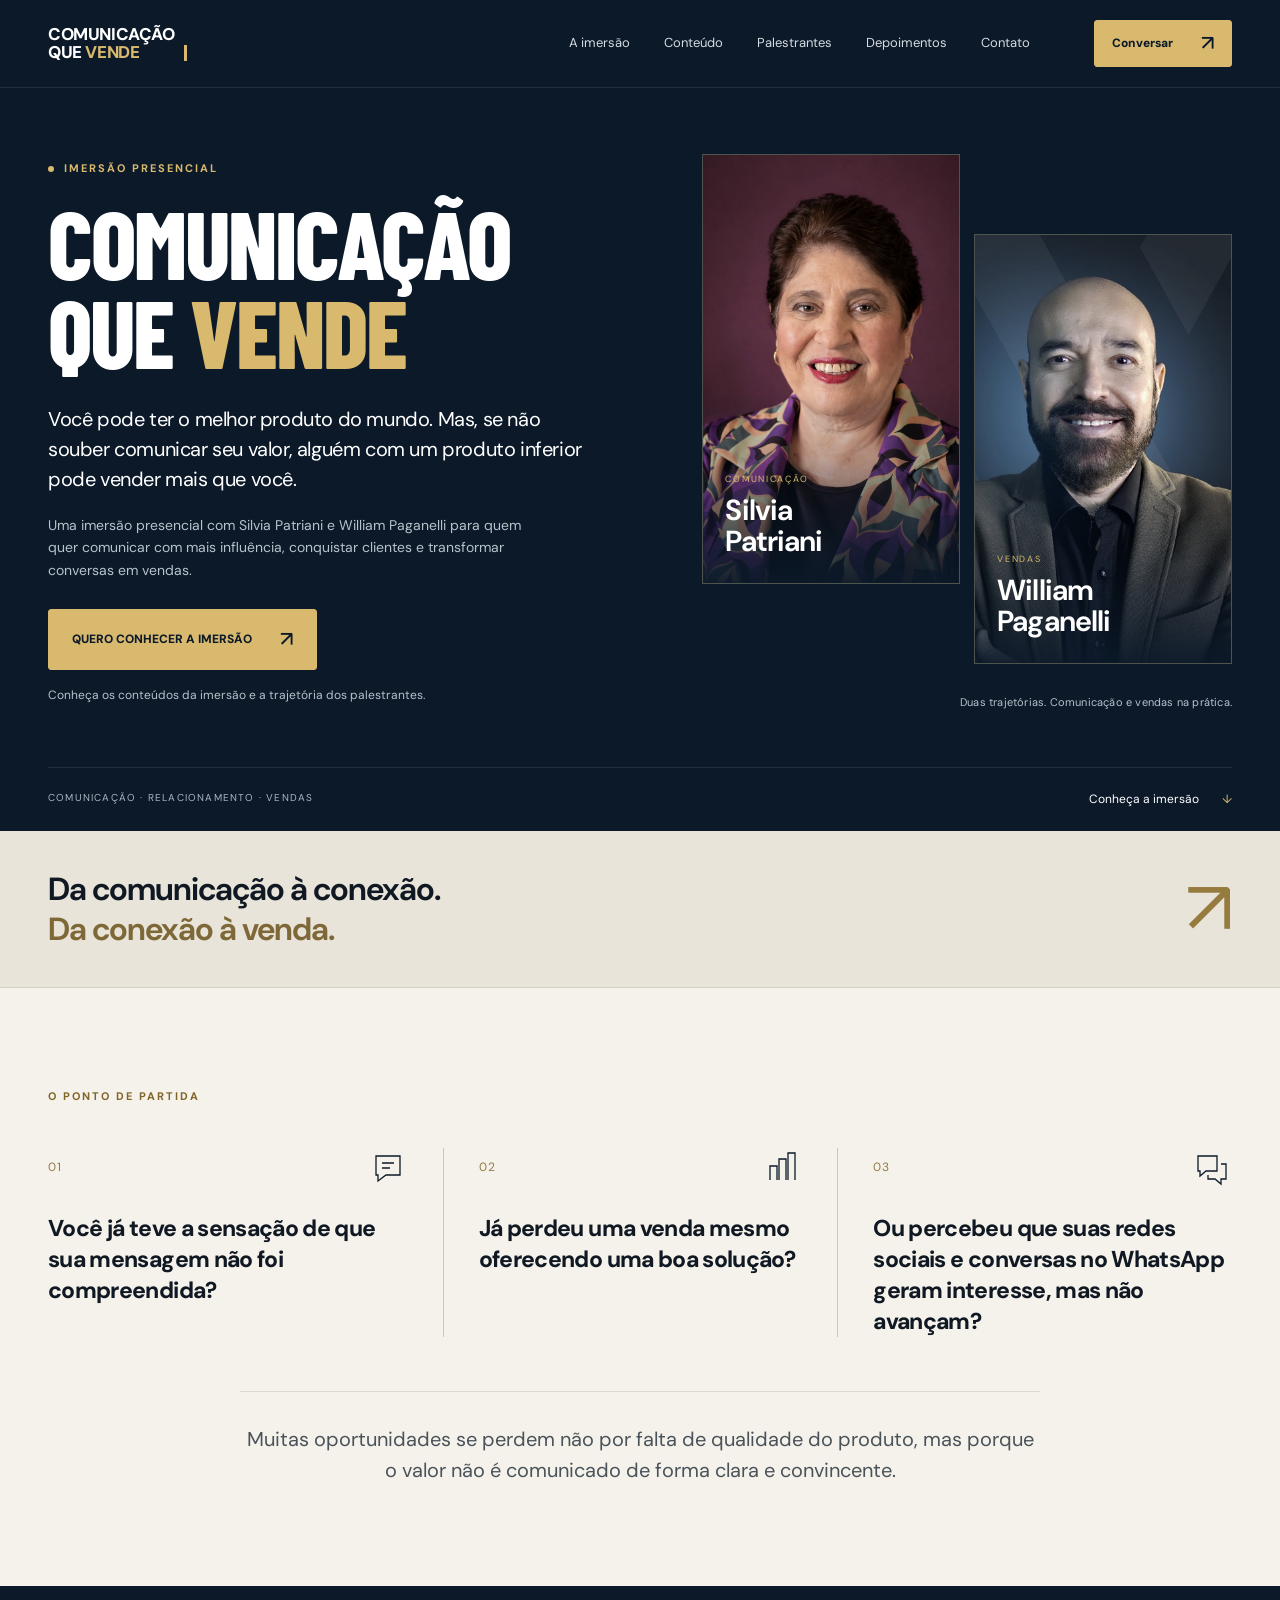
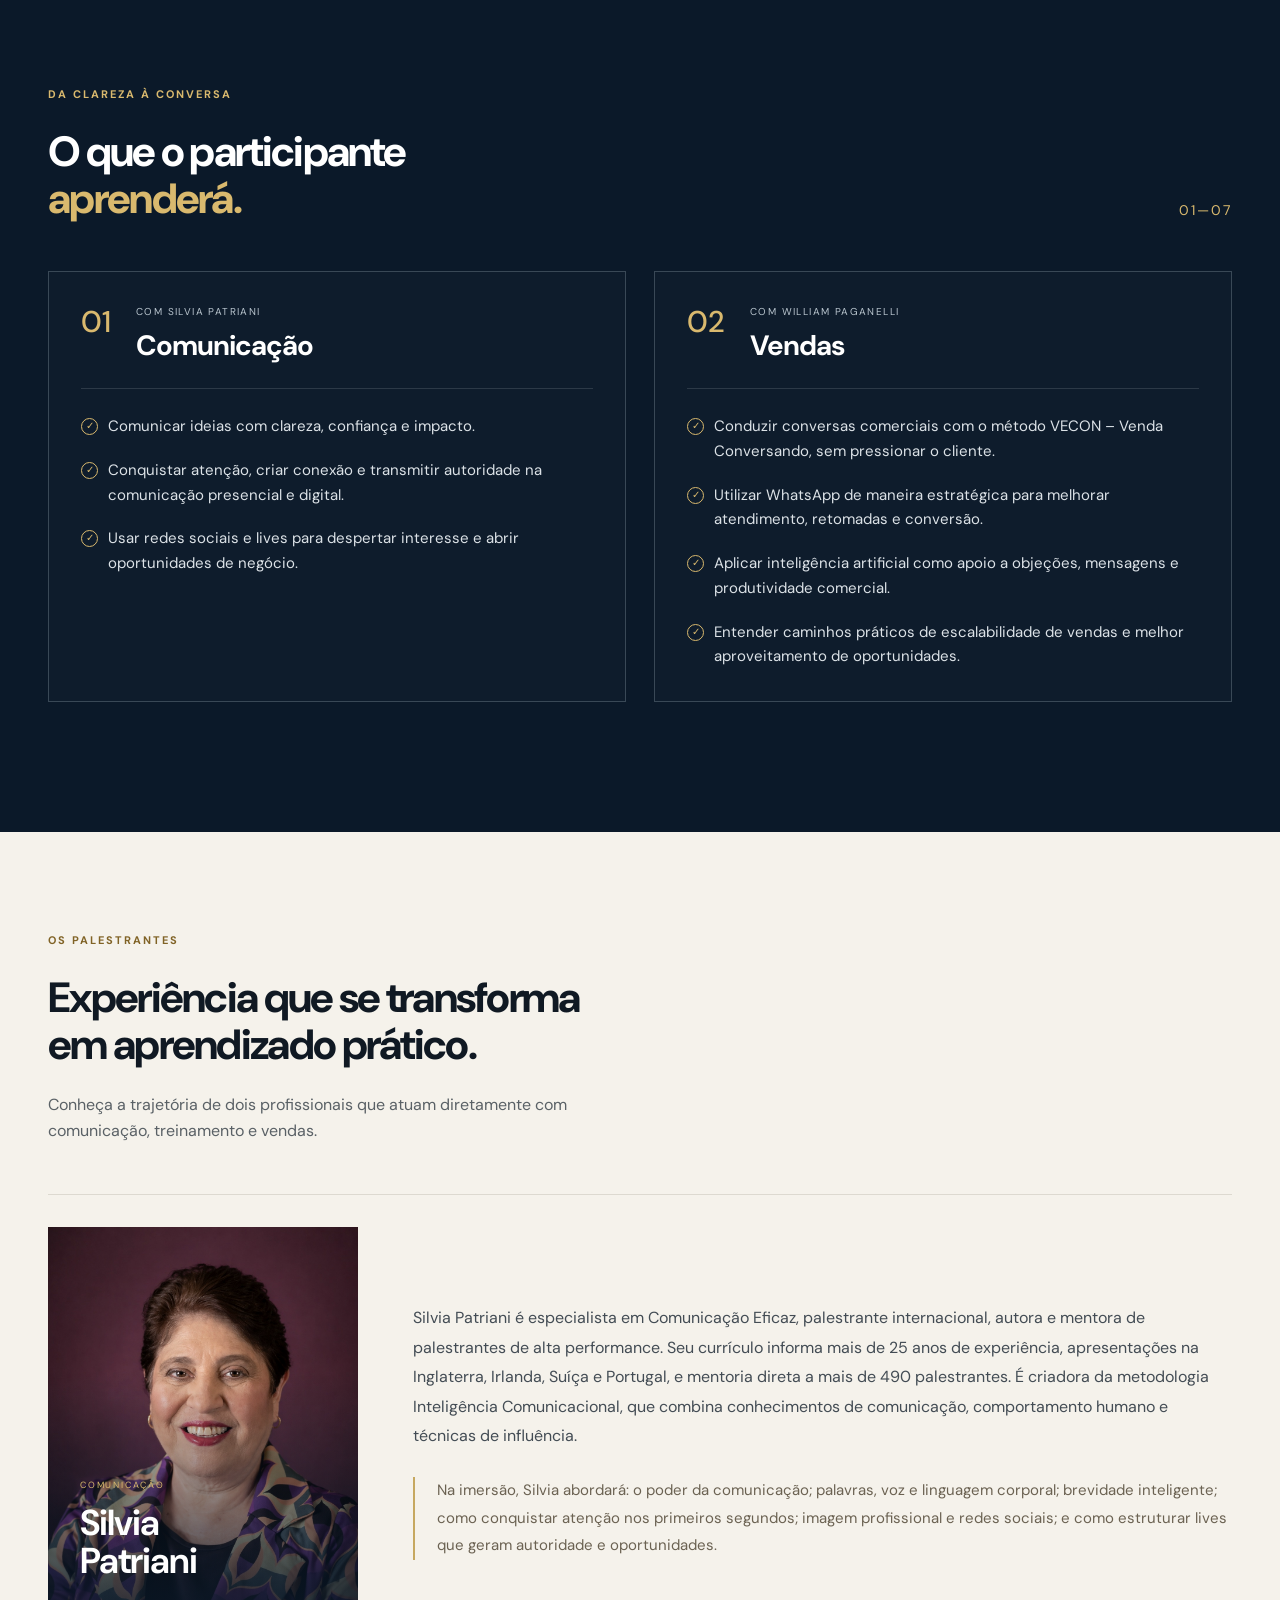
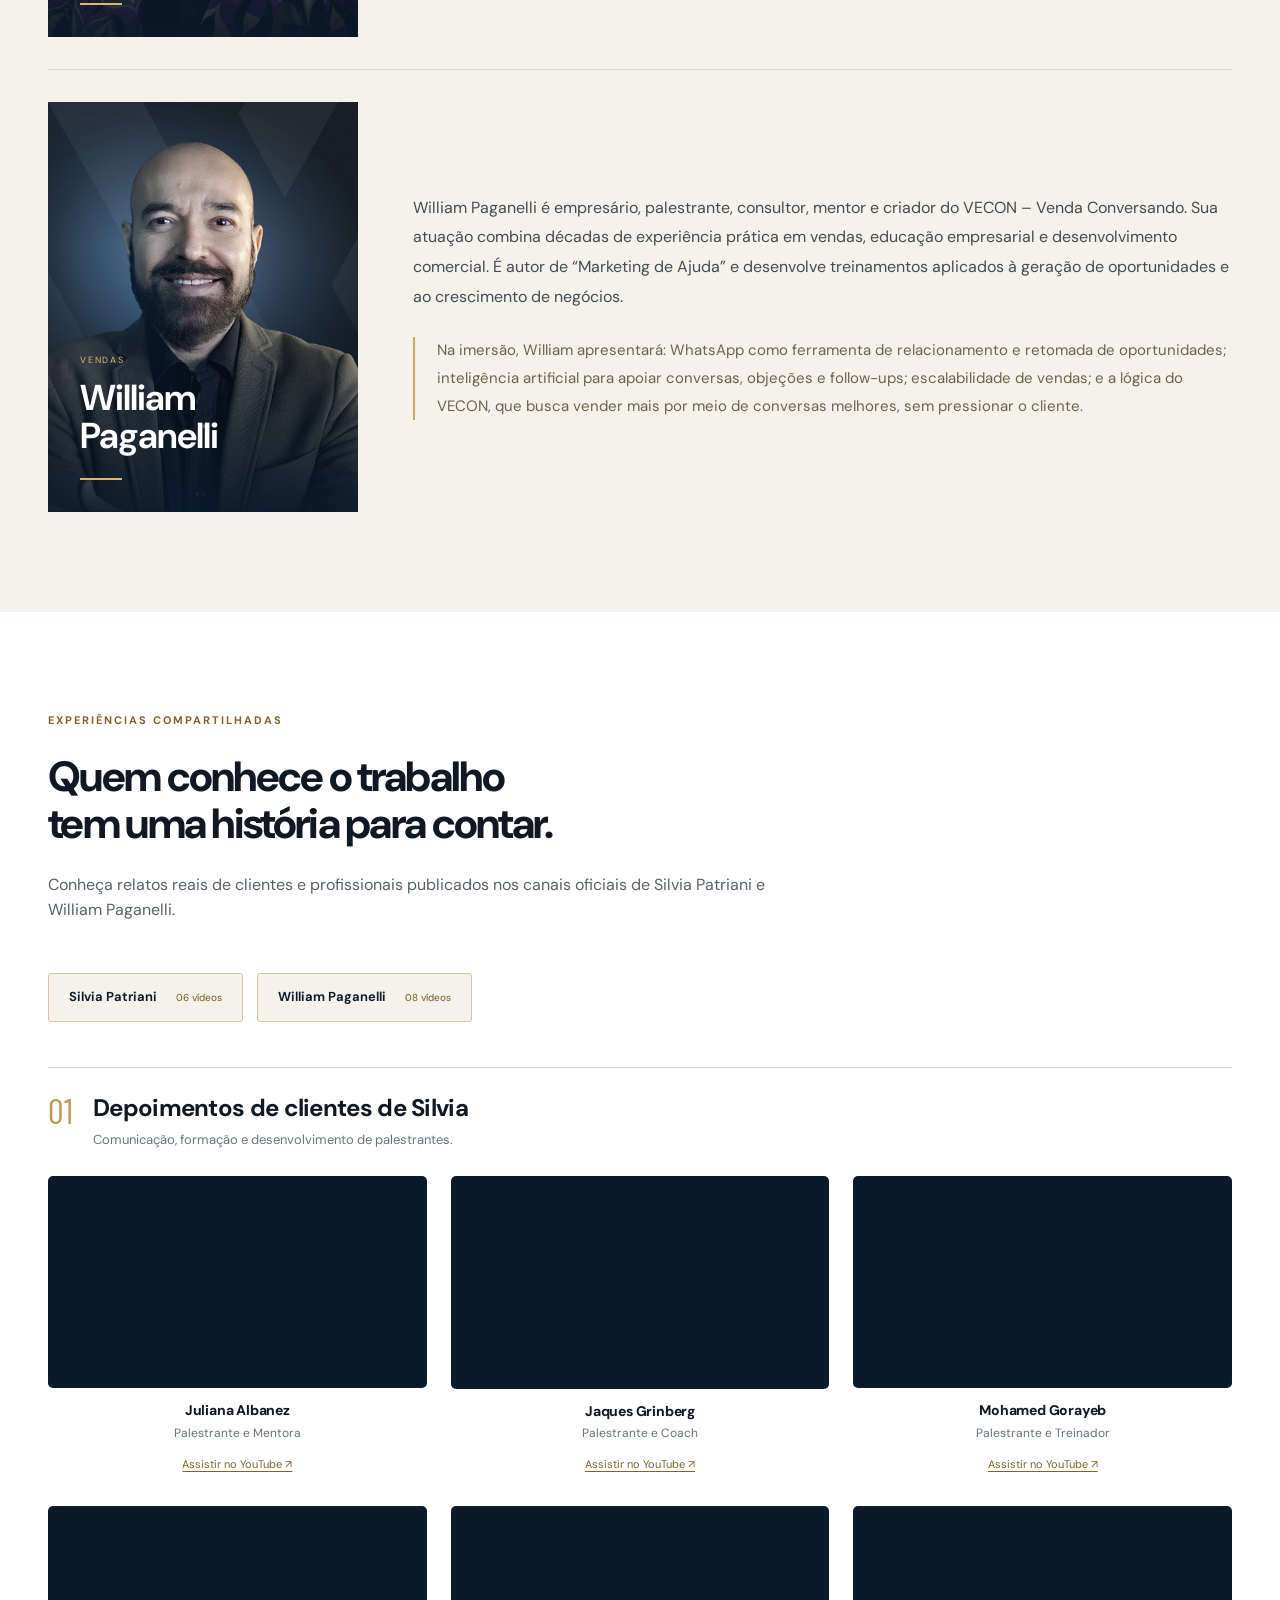
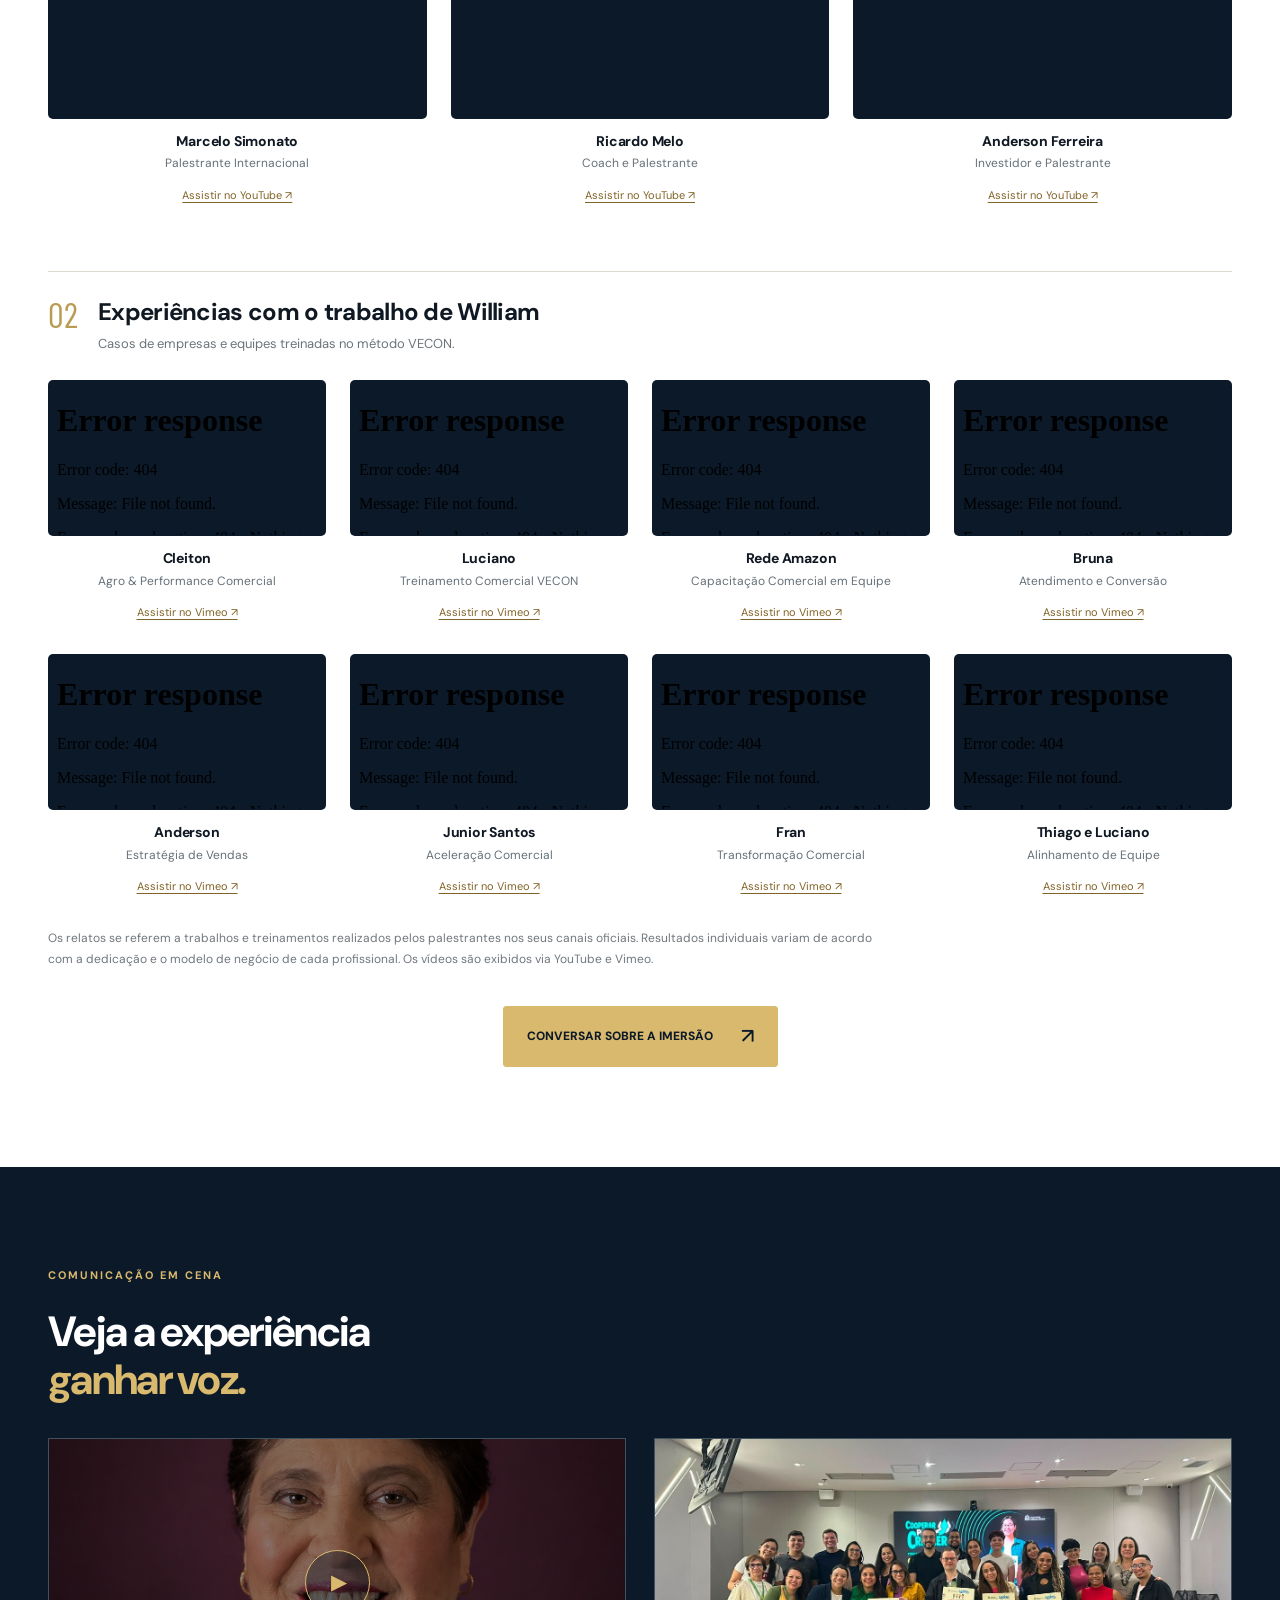
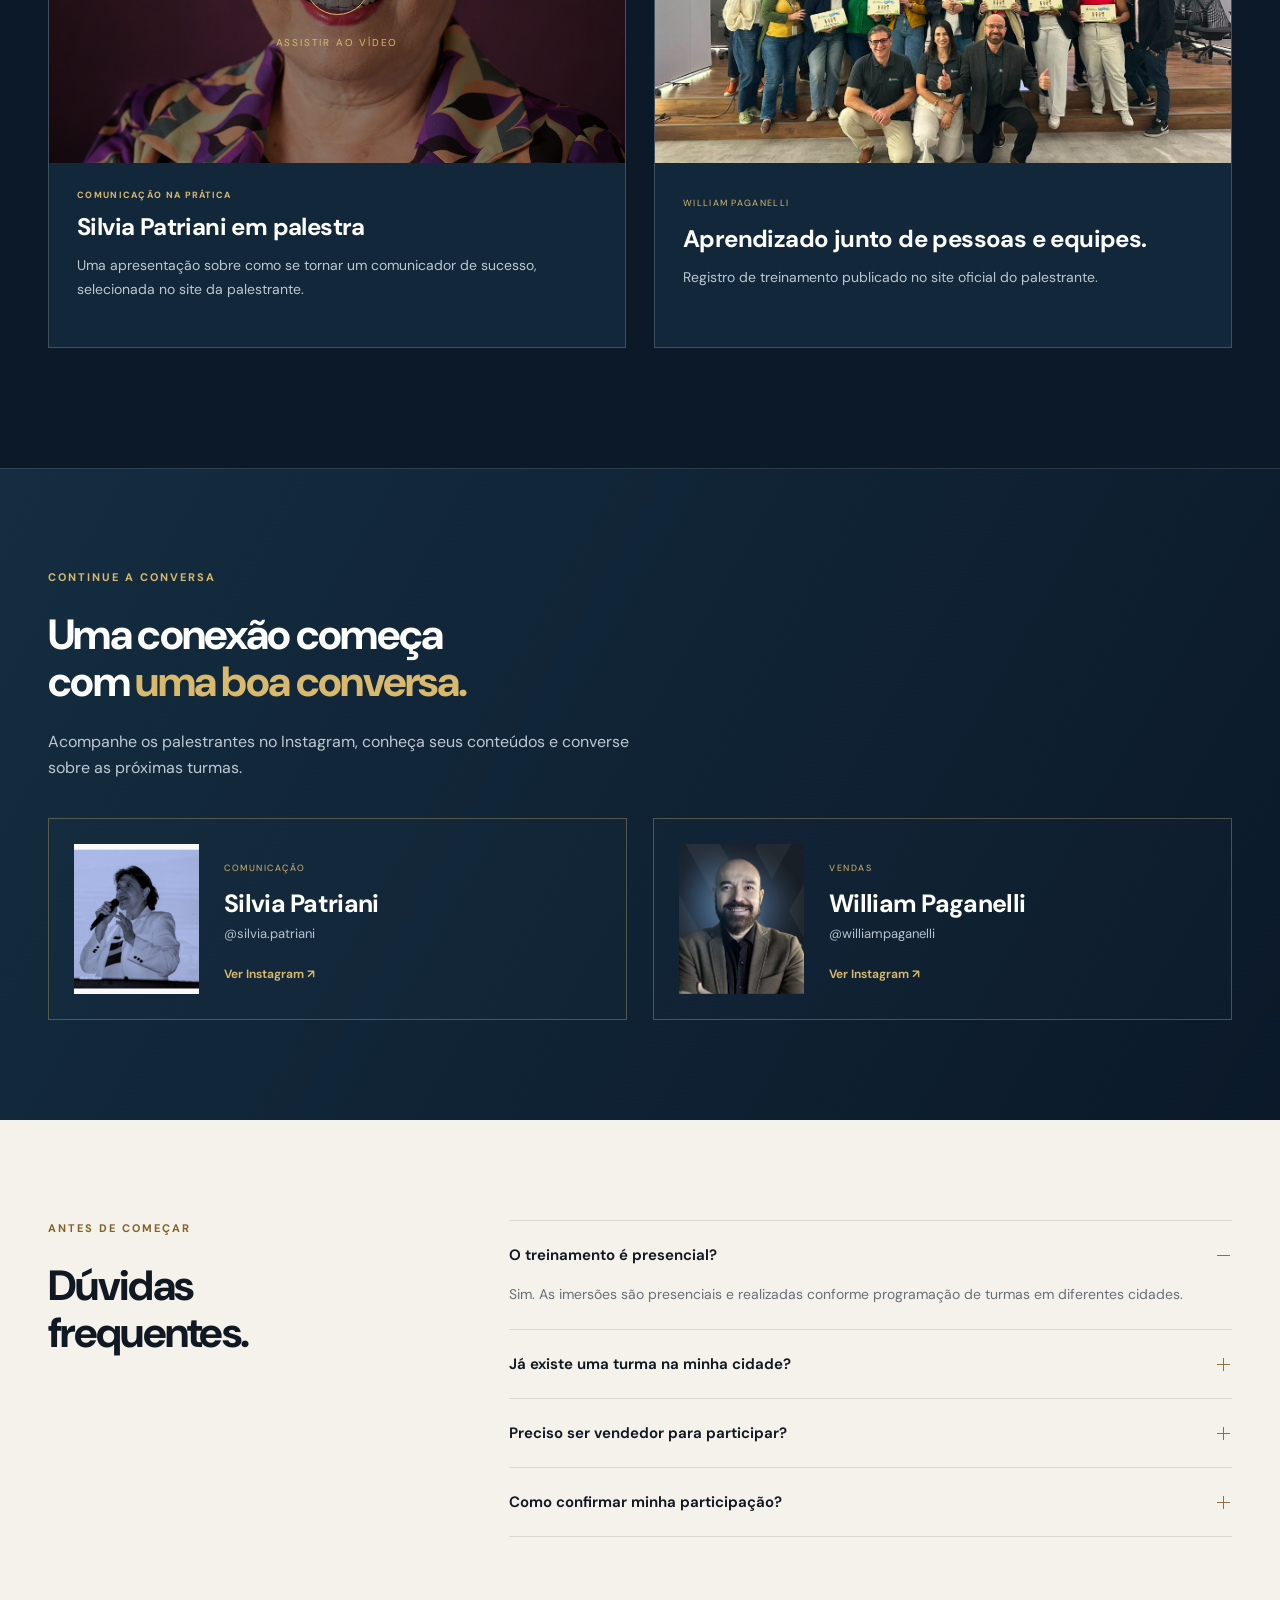
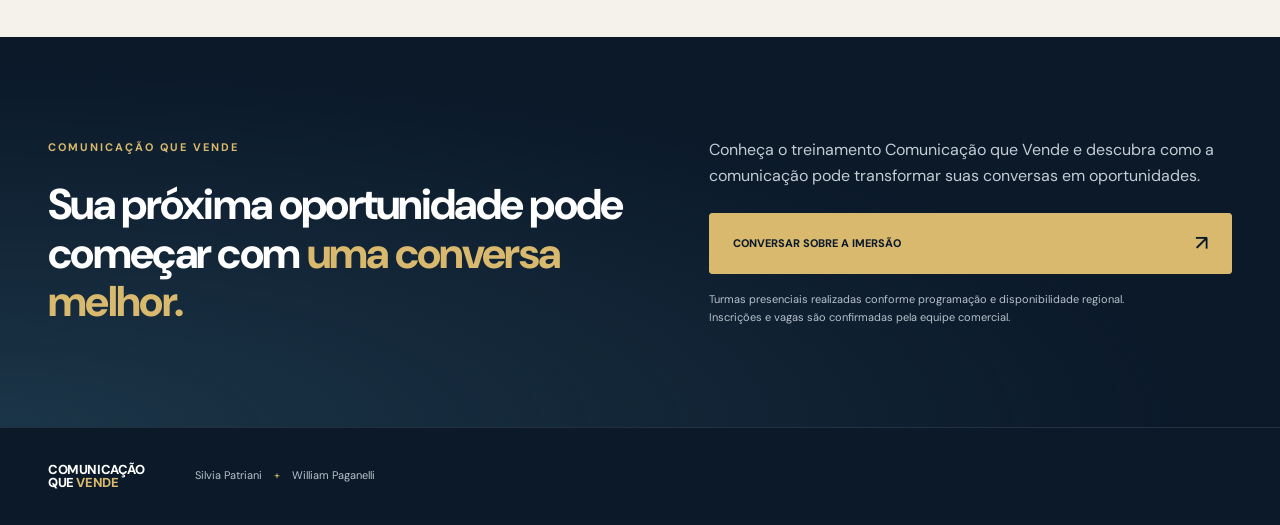
==== commit 9b3bb498: "fix: atualizar URLs dos vídeos de depoimentos com suporte a embed e proxy de reprodução" ====
--- a/index.html
+++ b/index.html
@@ -192,14 +192,14 @@
     <div class="container">
       <p class="eyebrow dark">EXPERIÊNCIAS COMPARTILHADAS</p>
       <h2>Quem conhece o trabalho<br>tem uma história para contar.</h2>
-      <p class="section-intro">Conheça relatos de clientes e profissionais publicados nos canais oficiais de Silvia Patriani e William Paganelli.</p>
+      <p class="section-intro">Conheça relatos reais de clientes e profissionais publicados nos canais oficiais de Silvia Patriani e William Paganelli.</p>
 
       <nav class="testimonial-jump" aria-label="Escolha os depoimentos">
         <a href="#depoimentos-silvia">Silvia Patriani <span>06 vídeos</span></a>
         <a href="#depoimentos-william">William Paganelli <span>08 vídeos</span></a>
       </nav>
 
-      <!-- Silvia Testimonials (6) -->
+      <!-- Depoimentos Silvia Patriani (YouTube) -->
       <div class="testimonial-group" id="depoimentos-silvia">
         <div class="group-heading">
           <span>01</span>
@@ -209,37 +209,147 @@
           </div>
         </div>
         <div class="testimonial-gallery silvia-gallery">
-          <article class="testimonial-tile"><div class="testimonial-player"><iframe src="https://www.youtube-nocookie.com/embed/v0F1Si1m-zI?autoplay=0&rel=0" title="Depoimento: Juliana Albanez" loading="lazy" allow="fullscreen; picture-in-picture; encrypted-media" allowfullscreen referrerpolicy="strict-origin-when-cross-origin"></iframe></div><h4>Juliana Albanez</h4><p>Palestrante</p></article>
-          <article class="testimonial-tile"><div class="testimonial-player"><iframe src="https://www.youtube-nocookie.com/embed/nbdqmSltUPs?autoplay=0&rel=0" title="Depoimento: Jaques Grinberg" loading="lazy" allow="fullscreen; picture-in-picture; encrypted-media" allowfullscreen referrerpolicy="strict-origin-when-cross-origin"></iframe></div><h4>Jaques Grinberg</h4><p>Palestrante e Coach</p></article>
-          <article class="testimonial-tile"><div class="testimonial-player"><iframe src="https://www.youtube-nocookie.com/embed/YXXAAsRwCNs?autoplay=0&rel=0" title="Depoimento: Mohamed Gorayeb" loading="lazy" allow="fullscreen; picture-in-picture; encrypted-media" allowfullscreen referrerpolicy="strict-origin-when-cross-origin"></iframe></div><h4>Mohamed Gorayeb</h4><p>Palestrante e Treinador</p></article>
-          <article class="testimonial-tile"><div class="testimonial-player"><iframe src="https://www.youtube-nocookie.com/embed/_1zA1LZTO2c?autoplay=0&rel=0" title="Depoimento: Marcelo Simonato" loading="lazy" allow="fullscreen; picture-in-picture; encrypted-media" allowfullscreen referrerpolicy="strict-origin-when-cross-origin"></iframe></div><h4>Marcelo Simonato</h4><p>Palestrante</p></article>
-          <article class="testimonial-tile"><div class="testimonial-player"><iframe src="https://www.youtube-nocookie.com/embed/4CwyxT7V0BI?autoplay=0&rel=0" title="Depoimento: Ricardo Melo" loading="lazy" allow="fullscreen; picture-in-picture; encrypted-media" allowfullscreen referrerpolicy="strict-origin-when-cross-origin"></iframe></div><h4>Ricardo Melo</h4><p>Coach e Palestrante</p></article>
-          <article class="testimonial-tile"><div class="testimonial-player"><iframe src="https://www.youtube-nocookie.com/embed/amKsxADopKs?autoplay=0&rel=0" title="Depoimento: Anderson Ferreira" loading="lazy" allow="fullscreen; picture-in-picture; encrypted-media" allowfullscreen referrerpolicy="strict-origin-when-cross-origin"></iframe></div><h4>Anderson Ferreira</h4><p>Investidor e Palestrante</p></article>
-        </div>
-      </div>
-
-      <!-- William Testimonials (8) -->
+          <article class="testimonial-tile">
+            <div class="testimonial-player">
+              <iframe src="https://www.youtube.com/embed/v0F1Si1m-zI?rel=0" title="Depoimento: Juliana Albanez" loading="lazy" allow="accelerometer; autoplay; clipboard-write; encrypted-media; gyroscope; picture-in-picture; web-share" allowfullscreen referrerpolicy="strict-origin-when-cross-origin"></iframe>
+            </div>
+            <h4>Juliana Albanez</h4>
+            <p>Palestrante e Mentora</p>
+            <a href="https://www.youtube.com/watch?v=v0F1Si1m-zI" target="_blank" rel="noopener noreferrer">Assistir no YouTube ↗</a>
+          </article>
+
+          <article class="testimonial-tile">
+            <div class="testimonial-player">
+              <iframe src="https://www.youtube.com/embed/nbdqmSltUPs?rel=0" title="Depoimento: Jaques Grinberg" loading="lazy" allow="accelerometer; autoplay; clipboard-write; encrypted-media; gyroscope; picture-in-picture; web-share" allowfullscreen referrerpolicy="strict-origin-when-cross-origin"></iframe>
+            </div>
+            <h4>Jaques Grinberg</h4>
+            <p>Palestrante e Coach</p>
+            <a href="https://www.youtube.com/watch?v=nbdqmSltUPs" target="_blank" rel="noopener noreferrer">Assistir no YouTube ↗</a>
+          </article>
+
+          <article class="testimonial-tile">
+            <div class="testimonial-player">
+              <iframe src="https://www.youtube.com/embed/YXXAAsRwCNs?rel=0" title="Depoimento: Mohamed Gorayeb" loading="lazy" allow="accelerometer; autoplay; clipboard-write; encrypted-media; gyroscope; picture-in-picture; web-share" allowfullscreen referrerpolicy="strict-origin-when-cross-origin"></iframe>
+            </div>
+            <h4>Mohamed Gorayeb</h4>
+            <p>Palestrante e Treinador</p>
+            <a href="https://www.youtube.com/watch?v=YXXAAsRwCNs" target="_blank" rel="noopener noreferrer">Assistir no YouTube ↗</a>
+          </article>
+
+          <article class="testimonial-tile">
+            <div class="testimonial-player">
+              <iframe src="https://www.youtube.com/embed/_1zA1LZTO2c?rel=0" title="Depoimento: Marcelo Simonato" loading="lazy" allow="accelerometer; autoplay; clipboard-write; encrypted-media; gyroscope; picture-in-picture; web-share" allowfullscreen referrerpolicy="strict-origin-when-cross-origin"></iframe>
+            </div>
+            <h4>Marcelo Simonato</h4>
+            <p>Palestrante Internacional</p>
+            <a href="https://www.youtube.com/watch?v=_1zA1LZTO2c" target="_blank" rel="noopener noreferrer">Assistir no YouTube ↗</a>
+          </article>
+
+          <article class="testimonial-tile">
+            <div class="testimonial-player">
+              <iframe src="https://www.youtube.com/embed/4CwyxT7V0BI?rel=0" title="Depoimento: Ricardo Melo" loading="lazy" allow="accelerometer; autoplay; clipboard-write; encrypted-media; gyroscope; picture-in-picture; web-share" allowfullscreen referrerpolicy="strict-origin-when-cross-origin"></iframe>
+            </div>
+            <h4>Ricardo Melo</h4>
+            <p>Coach e Palestrante</p>
+            <a href="https://www.youtube.com/watch?v=4CwyxT7V0BI" target="_blank" rel="noopener noreferrer">Assistir no YouTube ↗</a>
+          </article>
+
+          <article class="testimonial-tile">
+            <div class="testimonial-player">
+              <iframe src="https://www.youtube.com/embed/amKsxADopKs?rel=0" title="Depoimento: Anderson Ferreira" loading="lazy" allow="accelerometer; autoplay; clipboard-write; encrypted-media; gyroscope; picture-in-picture; web-share" allowfullscreen referrerpolicy="strict-origin-when-cross-origin"></iframe>
+            </div>
+            <h4>Anderson Ferreira</h4>
+            <p>Investidor e Palestrante</p>
+            <a href="https://www.youtube.com/watch?v=amKsxADopKs" target="_blank" rel="noopener noreferrer">Assistir no YouTube ↗</a>
+          </article>
+        </div>
+      </div>
+
+      <!-- Depoimentos William Paganelli (Vimeo) -->
       <div class="testimonial-group" id="depoimentos-william">
         <div class="group-heading">
           <span>02</span>
           <div>
             <h3>Experiências com o trabalho de William</h3>
-            <p>Oito relatos apresentados no site oficial do palestrante.</p>
+            <p>Casos de empresas e equipes treinadas no método VECON.</p>
           </div>
         </div>
         <div class="testimonial-gallery william-gallery">
-          <article class="testimonial-tile"><div class="testimonial-player"><iframe src="https://player.vimeo.com/video/1162879056?autoplay=0&dnt=1&title=0&byline=0&portrait=0" title="Depoimento: Treinamento comercial no agro" loading="lazy" allow="fullscreen; picture-in-picture; encrypted-media" allowfullscreen referrerpolicy="strict-origin-when-cross-origin"></iframe></div><h4>Treinamento comercial no agro</h4><p>Trabalho de William Paganelli</p></article>
-          <article class="testimonial-tile"><div class="testimonial-player"><iframe src="https://player.vimeo.com/video/1173805069?autoplay=0&dnt=1&title=0&byline=0&portrait=0" title="Depoimento: Depoimento 02" loading="lazy" allow="fullscreen; picture-in-picture; encrypted-media" allowfullscreen referrerpolicy="strict-origin-when-cross-origin"></iframe></div><h4>Depoimento 02</h4><p>Trabalho de William Paganelli</p></article>
-          <article class="testimonial-tile"><div class="testimonial-player"><iframe src="https://player.vimeo.com/video/1164119572?autoplay=0&dnt=1&title=0&byline=0&portrait=0" title="Depoimento: Depoimento 03" loading="lazy" allow="fullscreen; picture-in-picture; encrypted-media" allowfullscreen referrerpolicy="strict-origin-when-cross-origin"></iframe></div><h4>Depoimento 03</h4><p>Trabalho de William Paganelli</p></article>
-          <article class="testimonial-tile"><div class="testimonial-player"><iframe src="https://player.vimeo.com/video/1173814531?autoplay=0&dnt=1&title=0&byline=0&portrait=0" title="Depoimento: Depoimento 04" loading="lazy" allow="fullscreen; picture-in-picture; encrypted-media" allowfullscreen referrerpolicy="strict-origin-when-cross-origin"></iframe></div><h4>Depoimento 04</h4><p>Trabalho de William Paganelli</p></article>
-          <article class="testimonial-tile"><div class="testimonial-player"><iframe src="https://player.vimeo.com/video/1173863622?autoplay=0&dnt=1&title=0&byline=0&portrait=0" title="Depoimento: Depoimento 05" loading="lazy" allow="fullscreen; picture-in-picture; encrypted-media" allowfullscreen referrerpolicy="strict-origin-when-cross-origin"></iframe></div><h4>Depoimento 05</h4><p>Trabalho de William Paganelli</p></article>
-          <article class="testimonial-tile"><div class="testimonial-player"><iframe src="https://player.vimeo.com/video/1173863601?autoplay=0&dnt=1&title=0&byline=0&portrait=0" title="Depoimento: Depoimento 06" loading="lazy" allow="fullscreen; picture-in-picture; encrypted-media" allowfullscreen referrerpolicy="strict-origin-when-cross-origin"></iframe></div><h4>Depoimento 06</h4><p>Trabalho de William Paganelli</p></article>
-          <article class="testimonial-tile"><div class="testimonial-player"><iframe src="https://player.vimeo.com/video/1173863541?autoplay=0&dnt=1&title=0&byline=0&portrait=0" title="Depoimento: Depoimento 07" loading="lazy" allow="fullscreen; picture-in-picture; encrypted-media" allowfullscreen referrerpolicy="strict-origin-when-cross-origin"></iframe></div><h4>Depoimento 07</h4><p>Trabalho de William Paganelli</p></article>
-          <article class="testimonial-tile"><div class="testimonial-player"><iframe src="https://player.vimeo.com/video/1173863587?autoplay=0&dnt=1&title=0&byline=0&portrait=0" title="Depoimento: Depoimento 08" loading="lazy" allow="fullscreen; picture-in-picture; encrypted-media" allowfullscreen referrerpolicy="strict-origin-when-cross-origin"></iframe></div><h4>Depoimento 08</h4><p>Trabalho de William Paganelli</p></article>
-        </div>
-      </div>
-
-      <p class="media-context">Os relatos se referem a trabalhos anteriores dos palestrantes, não a uma turma específica de Comunicação que Vende. Resultados individuais não representam garantia de resultados. Os vídeos são exibidos pelos players do YouTube e Vimeo.</p>
+          <article class="testimonial-tile">
+            <div class="testimonial-player">
+              <iframe src="/api/vimeo?id=1162879056" title="Depoimento: Cleiton (Performance Agro / Drones)" loading="lazy" allow="accelerometer; autoplay; clipboard-write; encrypted-media; gyroscope; picture-in-picture; web-share" allowfullscreen referrerpolicy="strict-origin-when-cross-origin"></iframe>
+            </div>
+            <h4>Cleiton</h4>
+            <p>Agro & Performance Comercial</p>
+            <a href="https://vimeo.com/1162879056" target="_blank" rel="noopener noreferrer">Assistir no Vimeo ↗</a>
+          </article>
+
+          <article class="testimonial-tile">
+            <div class="testimonial-player">
+              <iframe src="/api/vimeo?id=1173805069" title="Depoimento: Luciano" loading="lazy" allow="accelerometer; autoplay; clipboard-write; encrypted-media; gyroscope; picture-in-picture; web-share" allowfullscreen referrerpolicy="strict-origin-when-cross-origin"></iframe>
+            </div>
+            <h4>Luciano</h4>
+            <p>Treinamento Comercial VECON</p>
+            <a href="https://vimeo.com/1173805069" target="_blank" rel="noopener noreferrer">Assistir no Vimeo ↗</a>
+          </article>
+
+          <article class="testimonial-tile">
+            <div class="testimonial-player">
+              <iframe src="/api/vimeo?id=1164119572" title="Depoimento: Rede Amazon" loading="lazy" allow="accelerometer; autoplay; clipboard-write; encrypted-media; gyroscope; picture-in-picture; web-share" allowfullscreen referrerpolicy="strict-origin-when-cross-origin"></iframe>
+            </div>
+            <h4>Rede Amazon</h4>
+            <p>Capacitação Comercial em Equipe</p>
+            <a href="https://vimeo.com/1164119572" target="_blank" rel="noopener noreferrer">Assistir no Vimeo ↗</a>
+          </article>
+
+          <article class="testimonial-tile">
+            <div class="testimonial-player">
+              <iframe src="/api/vimeo?id=1173814531" title="Depoimento: Bruna" loading="lazy" allow="accelerometer; autoplay; clipboard-write; encrypted-media; gyroscope; picture-in-picture; web-share" allowfullscreen referrerpolicy="strict-origin-when-cross-origin"></iframe>
+            </div>
+            <h4>Bruna</h4>
+            <p>Atendimento e Conversão</p>
+            <a href="https://vimeo.com/1173814531" target="_blank" rel="noopener noreferrer">Assistir no Vimeo ↗</a>
+          </article>
+
+          <article class="testimonial-tile">
+            <div class="testimonial-player">
+              <iframe src="/api/vimeo?id=1173863622" title="Depoimento: Anderson" loading="lazy" allow="accelerometer; autoplay; clipboard-write; encrypted-media; gyroscope; picture-in-picture; web-share" allowfullscreen referrerpolicy="strict-origin-when-cross-origin"></iframe>
+            </div>
+            <h4>Anderson</h4>
+            <p>Estratégia de Vendas</p>
+            <a href="https://vimeo.com/1173863622" target="_blank" rel="noopener noreferrer">Assistir no Vimeo ↗</a>
+          </article>
+
+          <article class="testimonial-tile">
+            <div class="testimonial-player">
+              <iframe src="/api/vimeo?id=1173863601" title="Depoimento: Junior Santos" loading="lazy" allow="accelerometer; autoplay; clipboard-write; encrypted-media; gyroscope; picture-in-picture; web-share" allowfullscreen referrerpolicy="strict-origin-when-cross-origin"></iframe>
+            </div>
+            <h4>Junior Santos</h4>
+            <p>Aceleração Comercial</p>
+            <a href="https://vimeo.com/1173863601" target="_blank" rel="noopener noreferrer">Assistir no Vimeo ↗</a>
+          </article>
+
+          <article class="testimonial-tile">
+            <div class="testimonial-player">
+              <iframe src="/api/vimeo?id=1173863541" title="Depoimento: Fran" loading="lazy" allow="accelerometer; autoplay; clipboard-write; encrypted-media; gyroscope; picture-in-picture; web-share" allowfullscreen referrerpolicy="strict-origin-when-cross-origin"></iframe>
+            </div>
+            <h4>Fran</h4>
+            <p>Transformação Comercial</p>
+            <a href="https://vimeo.com/1173863541" target="_blank" rel="noopener noreferrer">Assistir no Vimeo ↗</a>
+          </article>
+
+          <article class="testimonial-tile">
+            <div class="testimonial-player">
+              <iframe src="/api/vimeo?id=1173863587" title="Depoimento: Thiago e Luciano" loading="lazy" allow="accelerometer; autoplay; clipboard-write; encrypted-media; gyroscope; picture-in-picture; web-share" allowfullscreen referrerpolicy="strict-origin-when-cross-origin"></iframe>
+            </div>
+            <h4>Thiago e Luciano</h4>
+            <p>Alinhamento de Equipe</p>
+            <a href="https://vimeo.com/1173863587" target="_blank" rel="noopener noreferrer">Assistir no Vimeo ↗</a>
+          </article>
+        </div>
+      </div>
+
+      <p class="media-context">Os relatos se referem a trabalhos e treinamentos realizados pelos palestrantes nos seus canais oficiais. Resultados individuais variam de acordo com a dedicação e o modelo de negócio de cada profissional. Os vídeos são exibidos via YouTube e Vimeo.</p>
 
       <div class="testimonials-cta">
         <a class="button" href="#contato">CONVERSAR SOBRE A IMERSÃO <span aria-hidden="true">↗</span></a>
@@ -255,7 +365,7 @@
       <div class="action-grid">
         <article class="story-card">
           <div class="media-frame">
-            <button class="media-launch" type="button" data-embed="https://www.youtube-nocookie.com/embed/HVqyVFuKjgg?autoplay=0&rel=0" data-title="Silvia Patriani em palestra" aria-label="Carregar vídeo: Silvia Patriani em palestra">
+            <button class="media-launch" type="button" data-embed="https://www.youtube.com/embed/HVqyVFuKjgg?rel=0" data-title="Silvia Patriani em palestra" aria-label="Carregar vídeo: Silvia Patriani em palestra">
               <img src="assets/silvia-oficial.jpeg" alt="" loading="lazy">
               <span class="play-symbol" aria-hidden="true">▶</span>
               <span class="play-label">ASSISTIR AO VÍDEO</span>
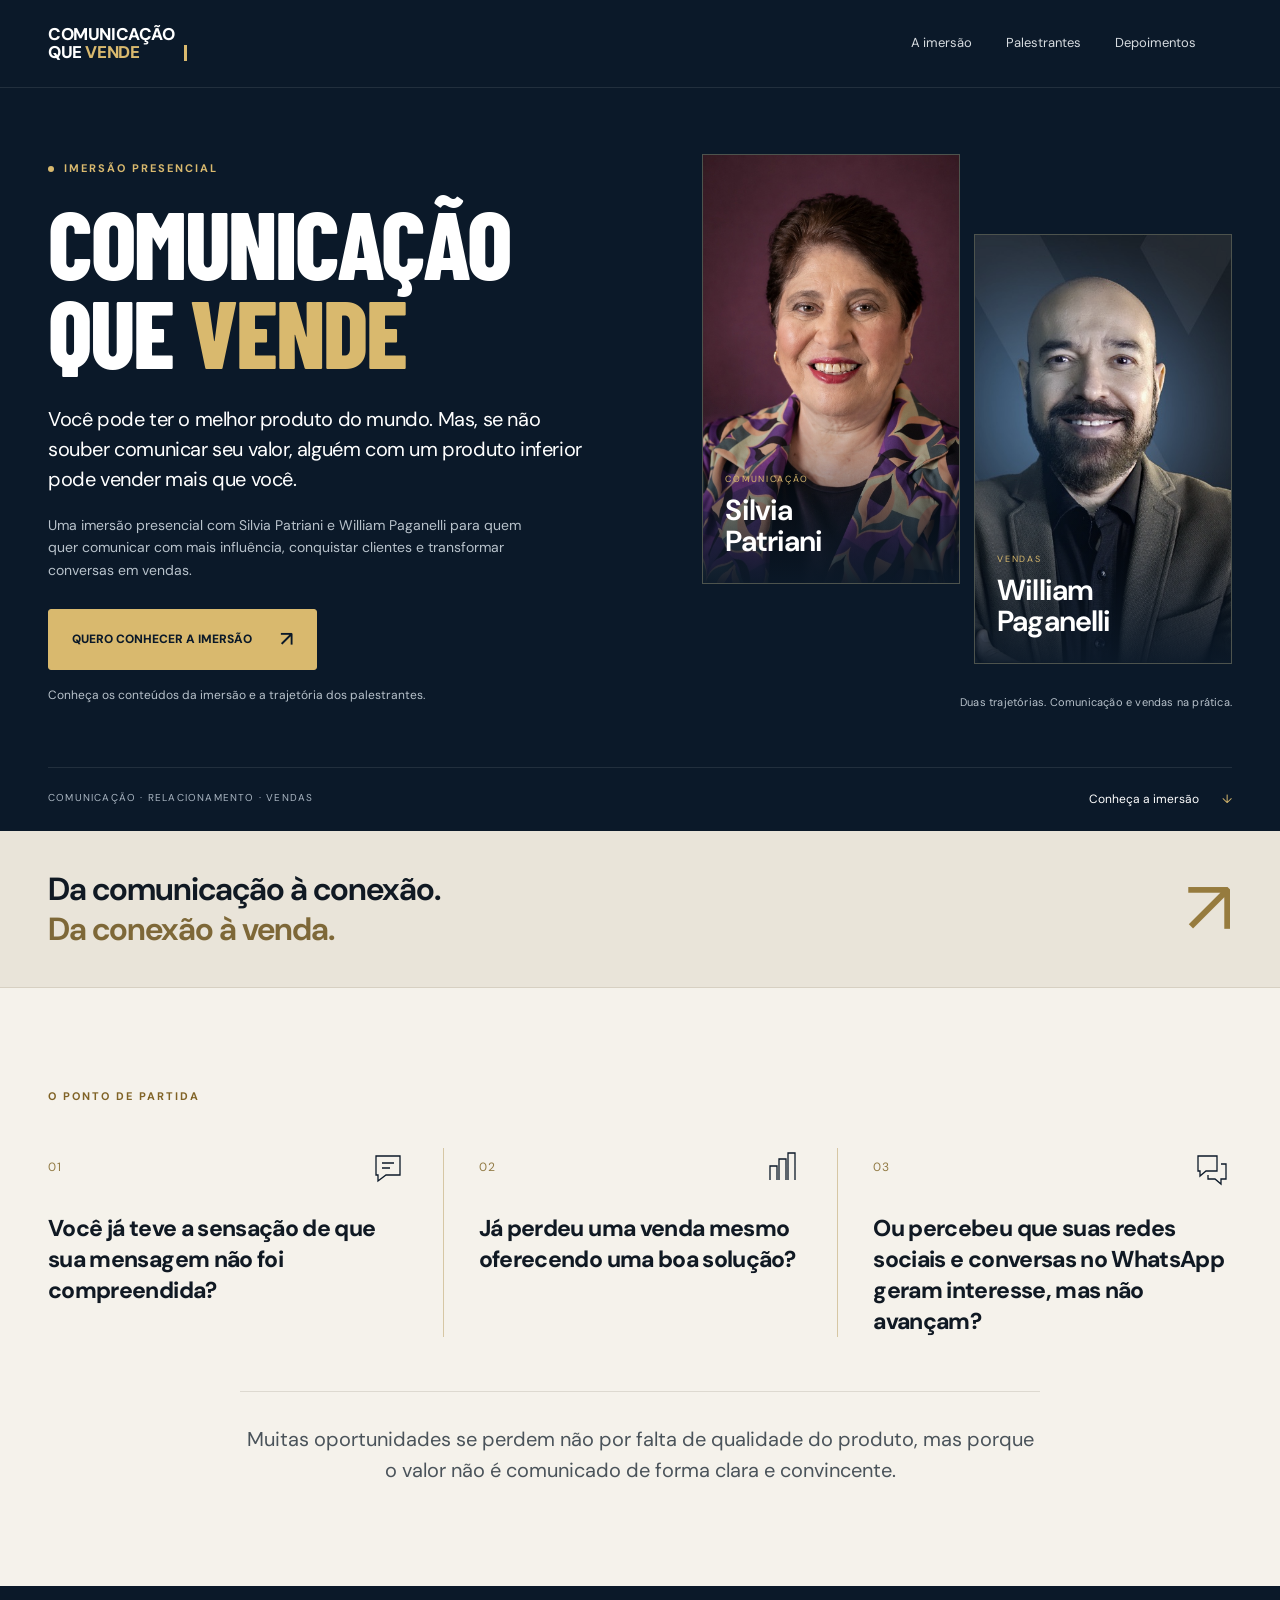
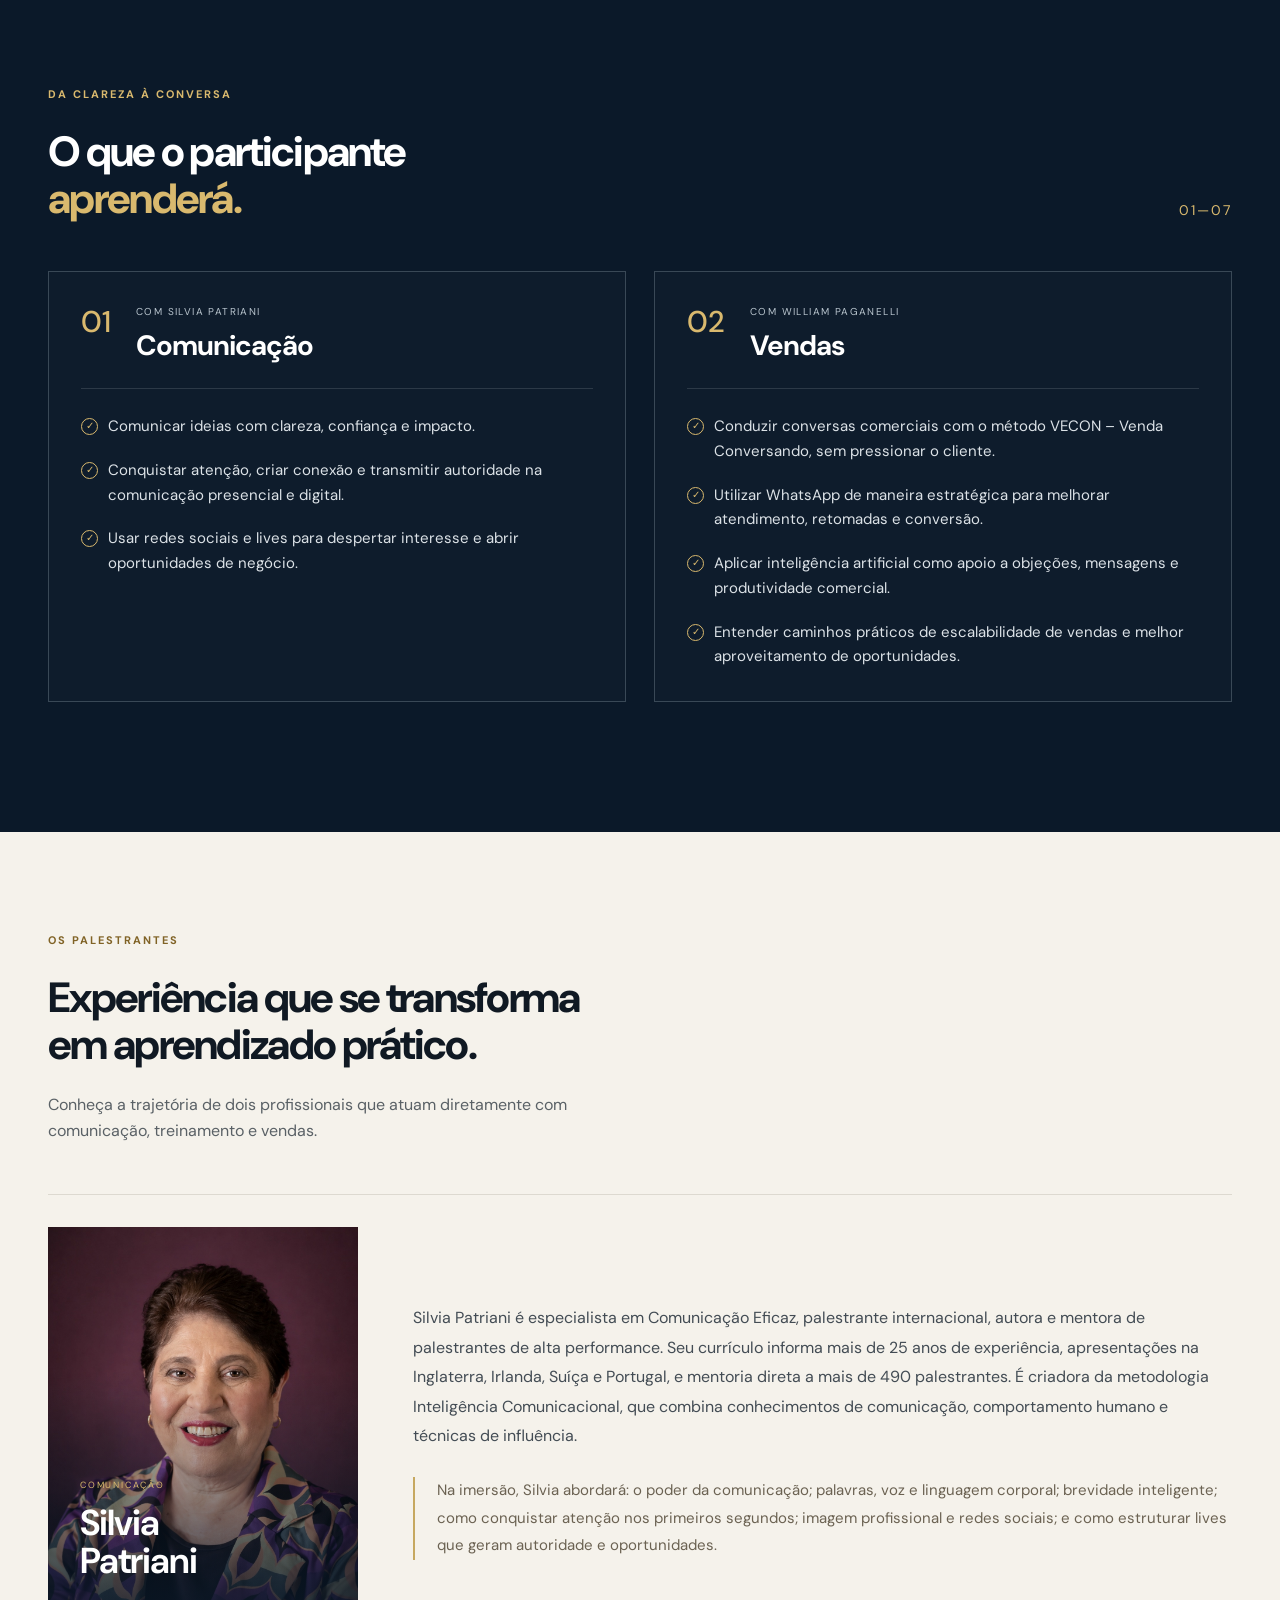
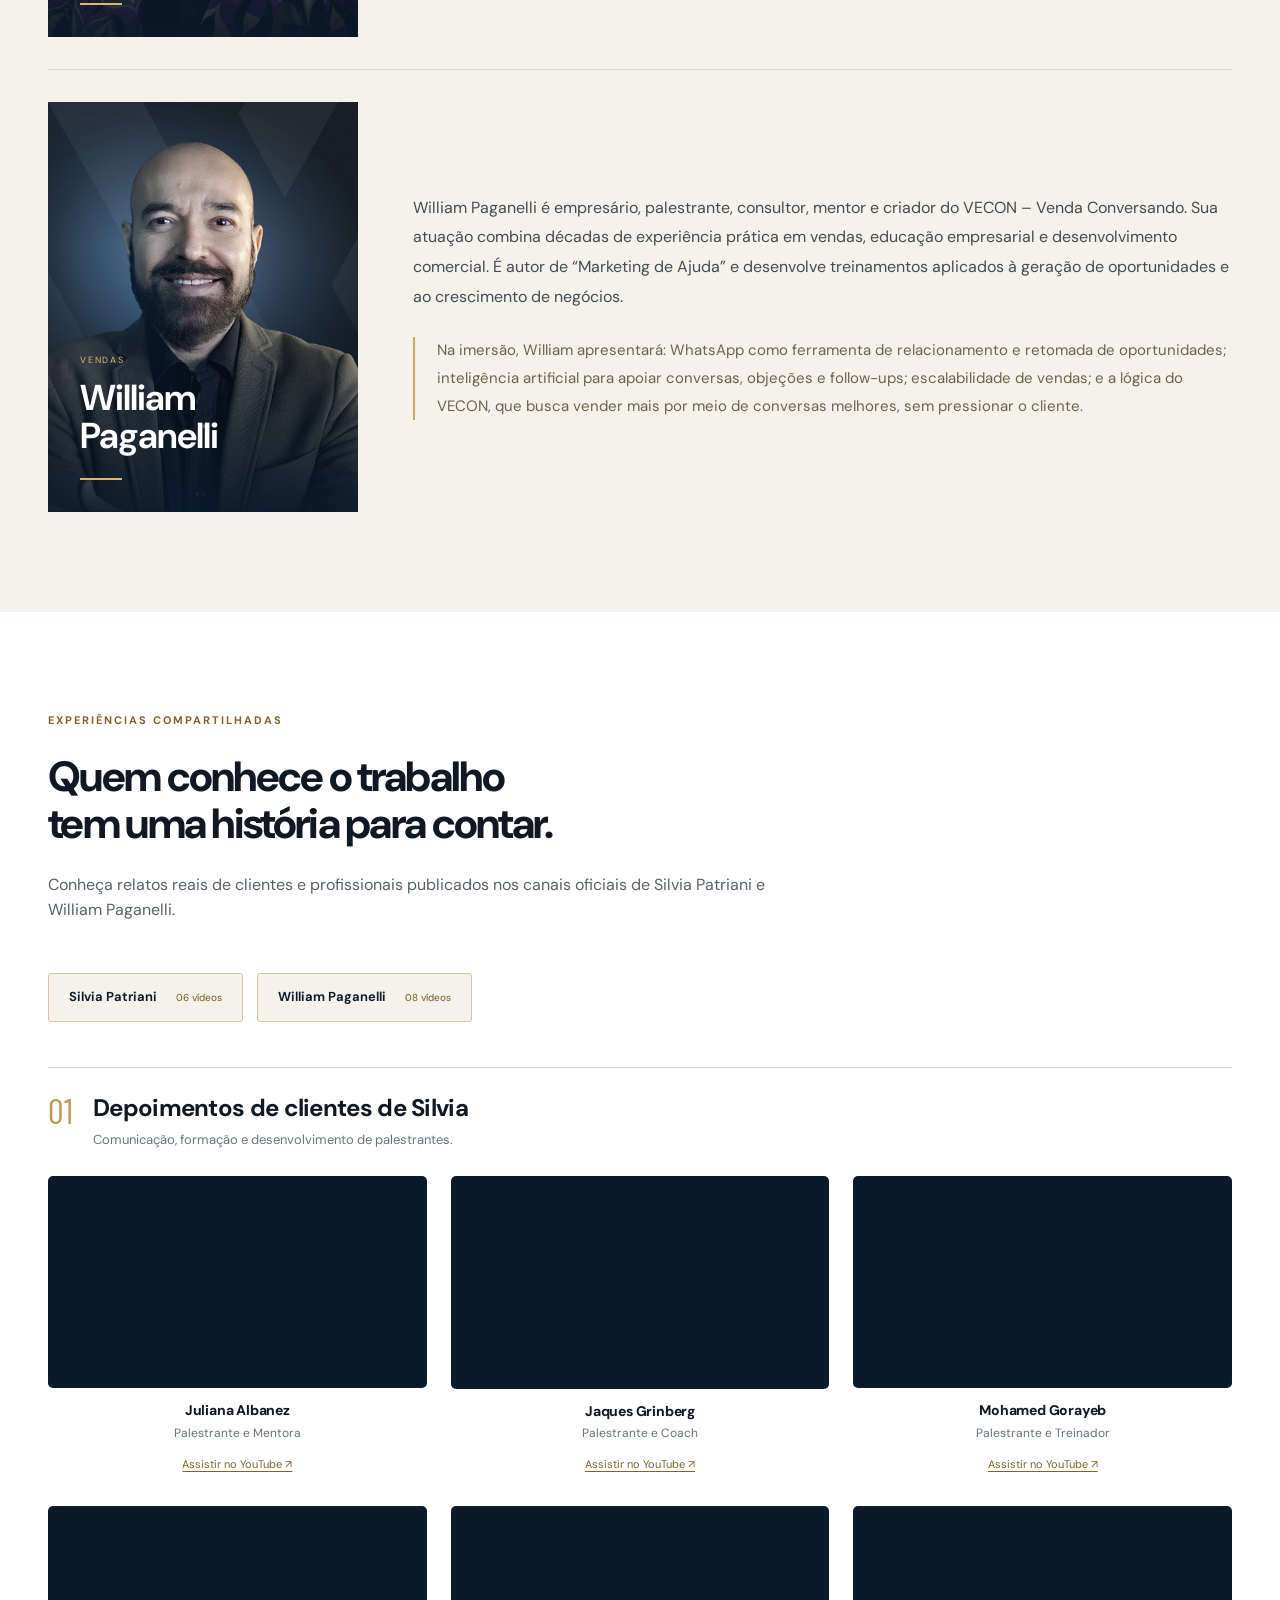
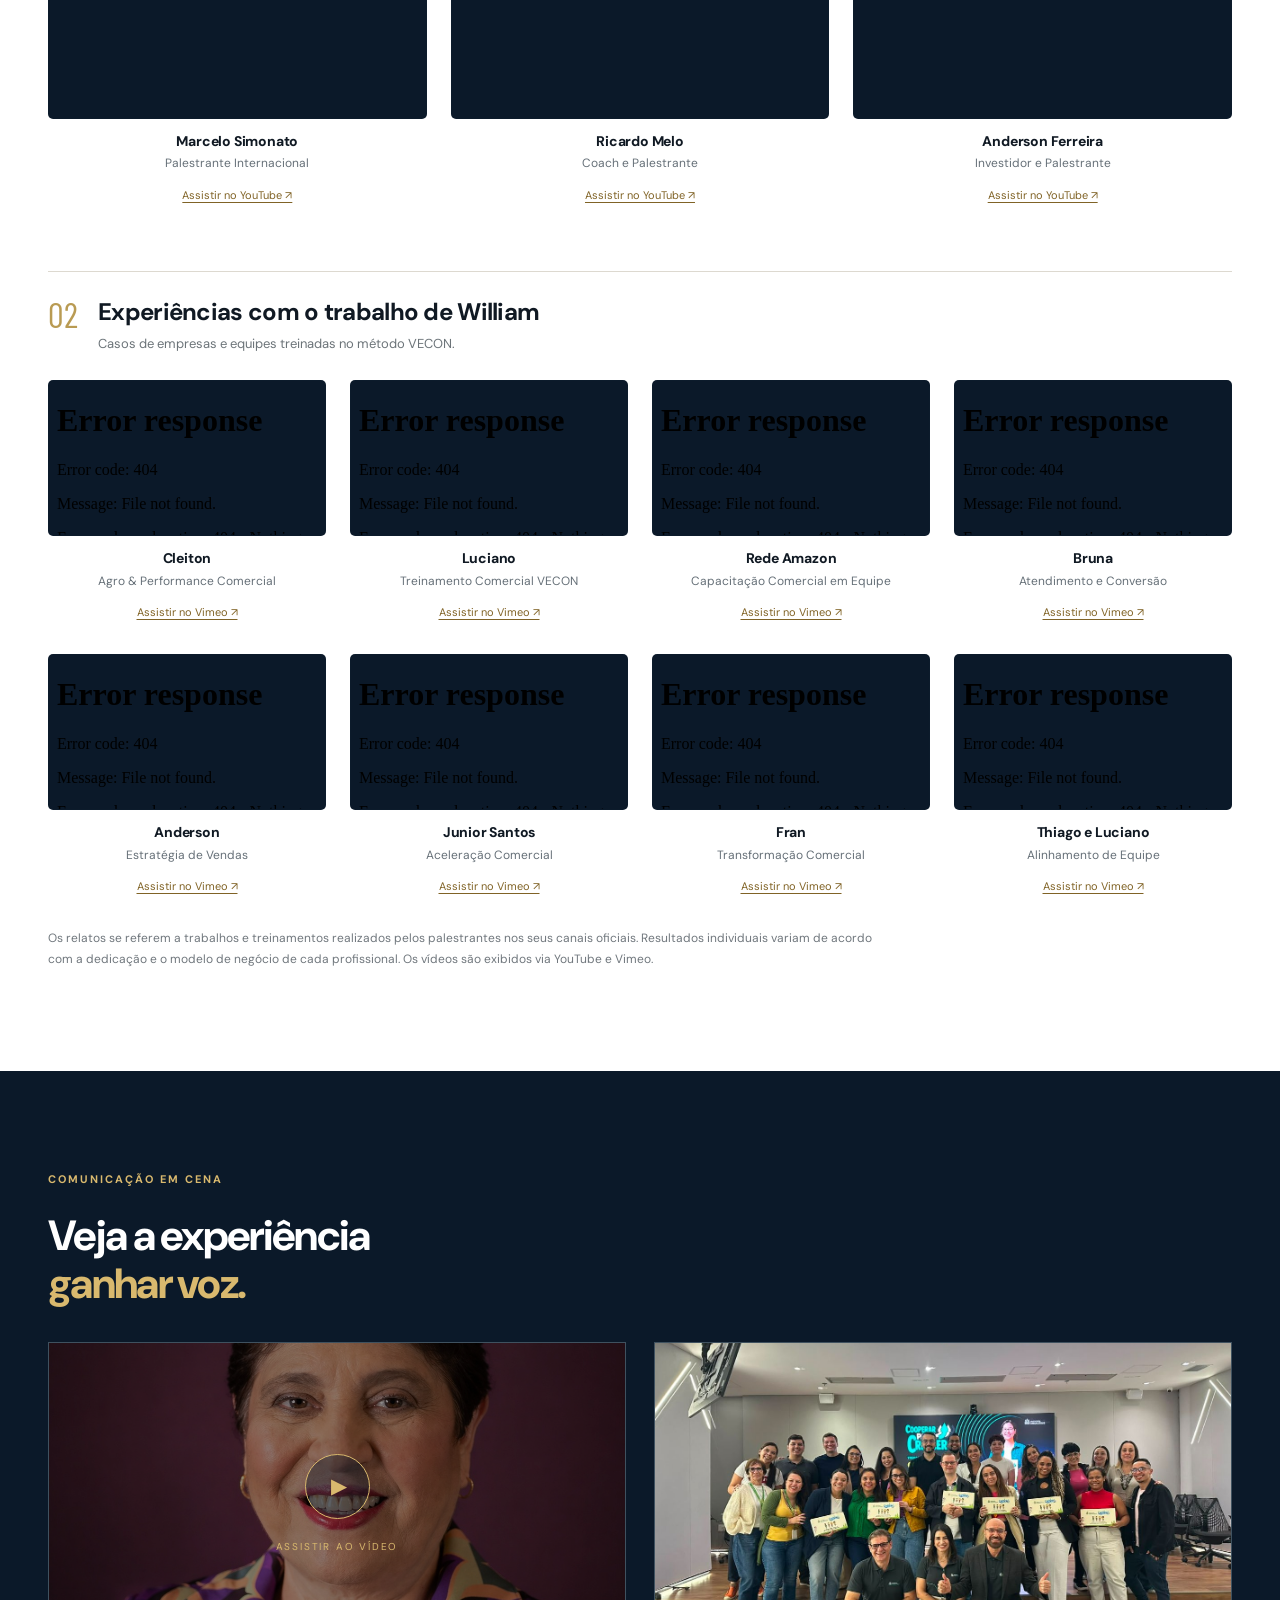
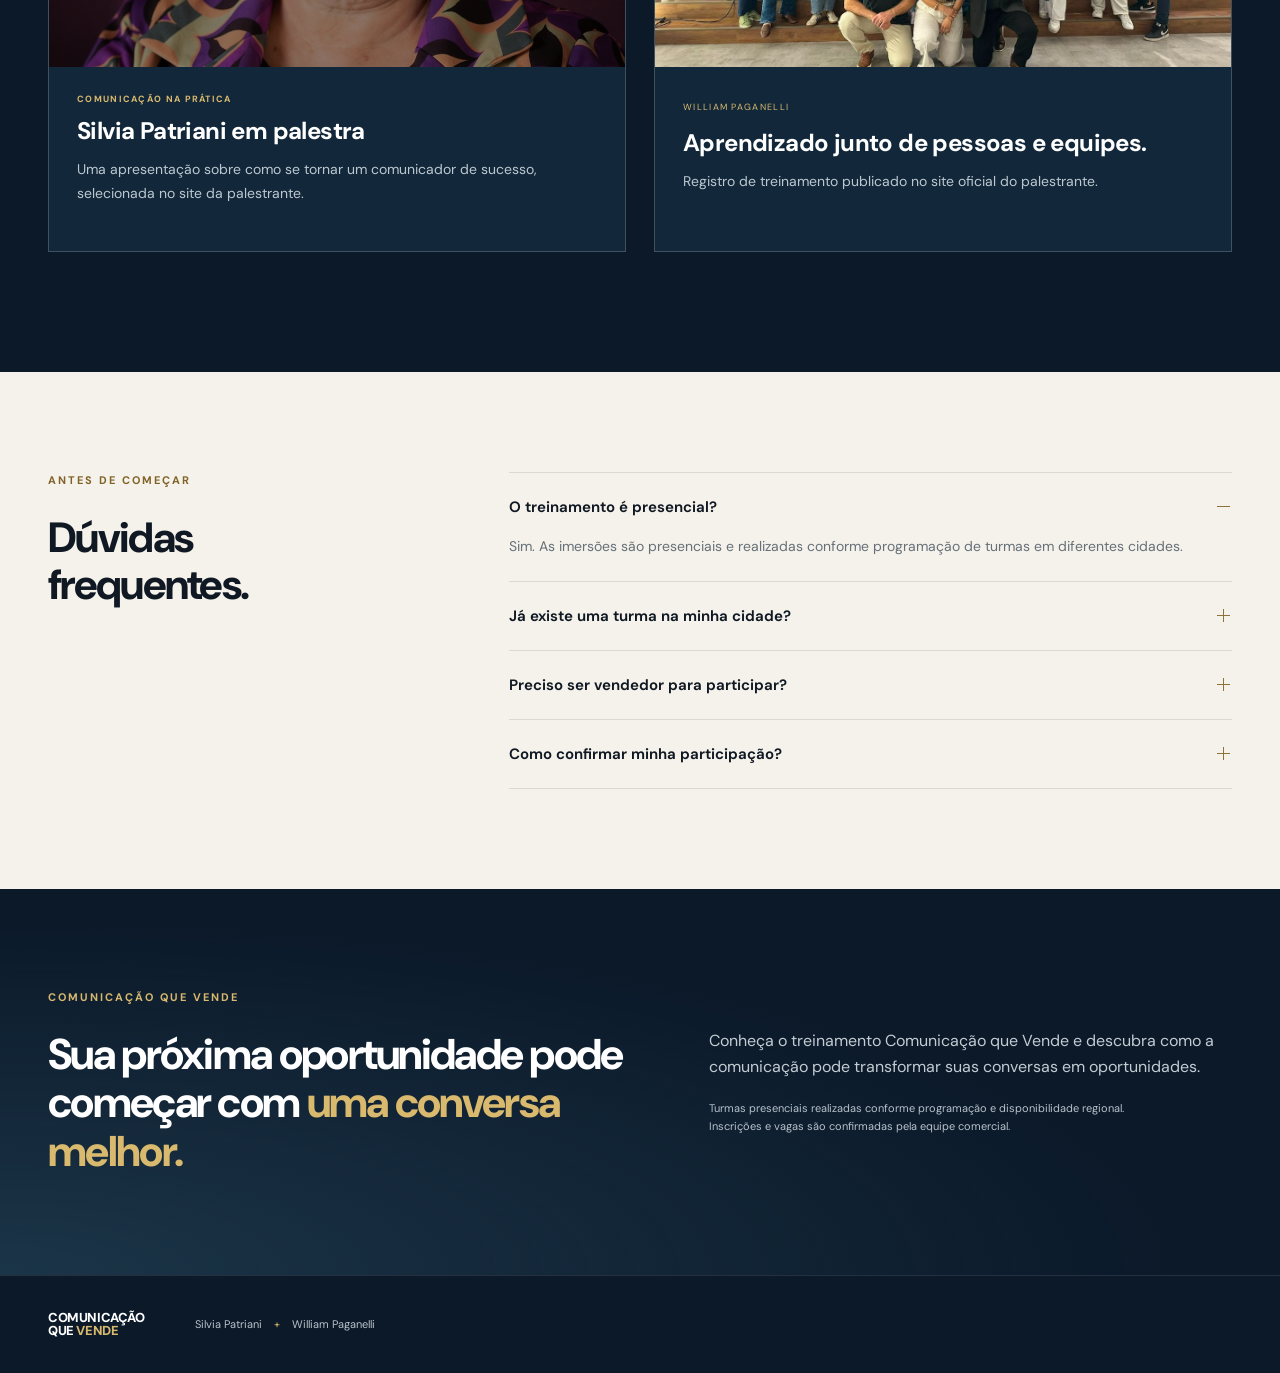
==== commit 0ed9de51: "fix: remover secao de contato e links relacionados conforme solicitado" ====
--- a/index.html
+++ b/index.html
@@ -35,14 +35,7 @@
 <header class="header">
   <div class="container nav">
     <a class="brand" href="#inicio" aria-label="Comunicação que Vende — início">COMUNICAÇÃO<br>QUE <span>VENDE</span><i></i></a>
-    <nav aria-label="Navegação principal">
-      <a href="#imersao">A imersão</a>
-      <a href="#conteudos">Conteúdo</a>
-      <a href="#palestrantes">Palestrantes</a>
-      <a href="#depoimentos">Depoimentos</a>
-      <a href="#contato">Contato</a>
-    </nav>
-    <a class="button small" href="#contato">Conversar <span aria-hidden="true">↗</span></a>
+    <nav aria-label="Navegação principal"><a href="#imersao">A imersão</a><a href="#palestrantes">Palestrantes</a><a href="#depoimentos">Depoimentos</a></nav>
   </div>
 </header>
 
@@ -351,9 +344,7 @@
 
       <p class="media-context">Os relatos se referem a trabalhos e treinamentos realizados pelos palestrantes nos seus canais oficiais. Resultados individuais variam de acordo com a dedicação e o modelo de negócio de cada profissional. Os vídeos são exibidos via YouTube e Vimeo.</p>
 
-      <div class="testimonials-cta">
-        <a class="button" href="#contato">CONVERSAR SOBRE A IMERSÃO <span aria-hidden="true">↗</span></a>
-      </div>
+      
     </div>
   </section>
 
@@ -390,37 +381,7 @@
   </section>
 
   <!-- Seção Contato / Instagram -->
-  <section class="contact-simple section dark-section" id="contato">
-    <div class="container">
-      <div class="contact-heading">
-        <p class="eyebrow">CONTINUE A CONVERSA</p>
-        <h2>Uma conexão começa<br>com <span>uma boa conversa.</span></h2>
-        <p>Acompanhe os palestrantes no Instagram, conheça seus conteúdos e converse sobre as próximas turmas.</p>
-      </div>
-      <div class="social-cards">
-        <a class="social-card" href="https://www.instagram.com/silvia.patriani/" target="_blank" rel="noopener noreferrer">
-          <img src="assets/silvia-palco.jpg" alt="Silvia Patriani" loading="lazy">
-          <div>
-            <span>COMUNICAÇÃO</span>
-            <h3>Silvia Patriani</h3>
-            <p>@silvia.patriani</p>
-            <strong>Ver Instagram ↗</strong>
-          </div>
-        </a>
-        <a class="social-card" href="https://www.instagram.com/williampaganelli/" target="_blank" rel="noopener noreferrer">
-          <img src="assets/william-retrato.png" alt="William Paganelli" loading="lazy">
-          <div>
-            <span>VENDAS</span>
-            <h3>William Paganelli</h3>
-            <p>@williampaganelli</p>
-            <strong>Ver Instagram ↗</strong>
-          </div>
-        </a>
-      </div>
-    </div>
-  </section>
-
-  <!-- Dúvidas frequentes -->
+    <!-- Dúvidas frequentes -->
   <section class="faq section" id="duvidas">
     <div class="container faq-grid">
       <div>
@@ -434,7 +395,7 @@
         </details>
         <details>
           <summary>Já existe uma turma na minha cidade?<span aria-hidden="true"></span></summary>
-          <p>Entre em contato com os palestrantes pelo Instagram para consultar as próximas turmas e a disponibilidade para sua região.</p>
+          <p>A equipe poderá informar as próximas turmas e a disponibilidade para sua região.</p>
         </details>
         <details>
           <summary>Preciso ser vendedor para participar?<span aria-hidden="true"></span></summary>
@@ -457,9 +418,7 @@
       </div>
       <div>
         <p>Conheça o treinamento Comunicação que Vende e descubra como a comunicação pode transformar suas conversas em oportunidades.</p>
-        <div style="margin:25px 0 15px;">
-          <a class="button" href="#contato">CONVERSAR SOBRE A IMERSÃO <span aria-hidden="true">↗</span></a>
-        </div>
+        
         <p class="micro">Turmas presenciais realizadas conforme programação e disponibilidade regional. Inscrições e vagas são confirmadas pela equipe comercial.</p>
       </div>
     </div>
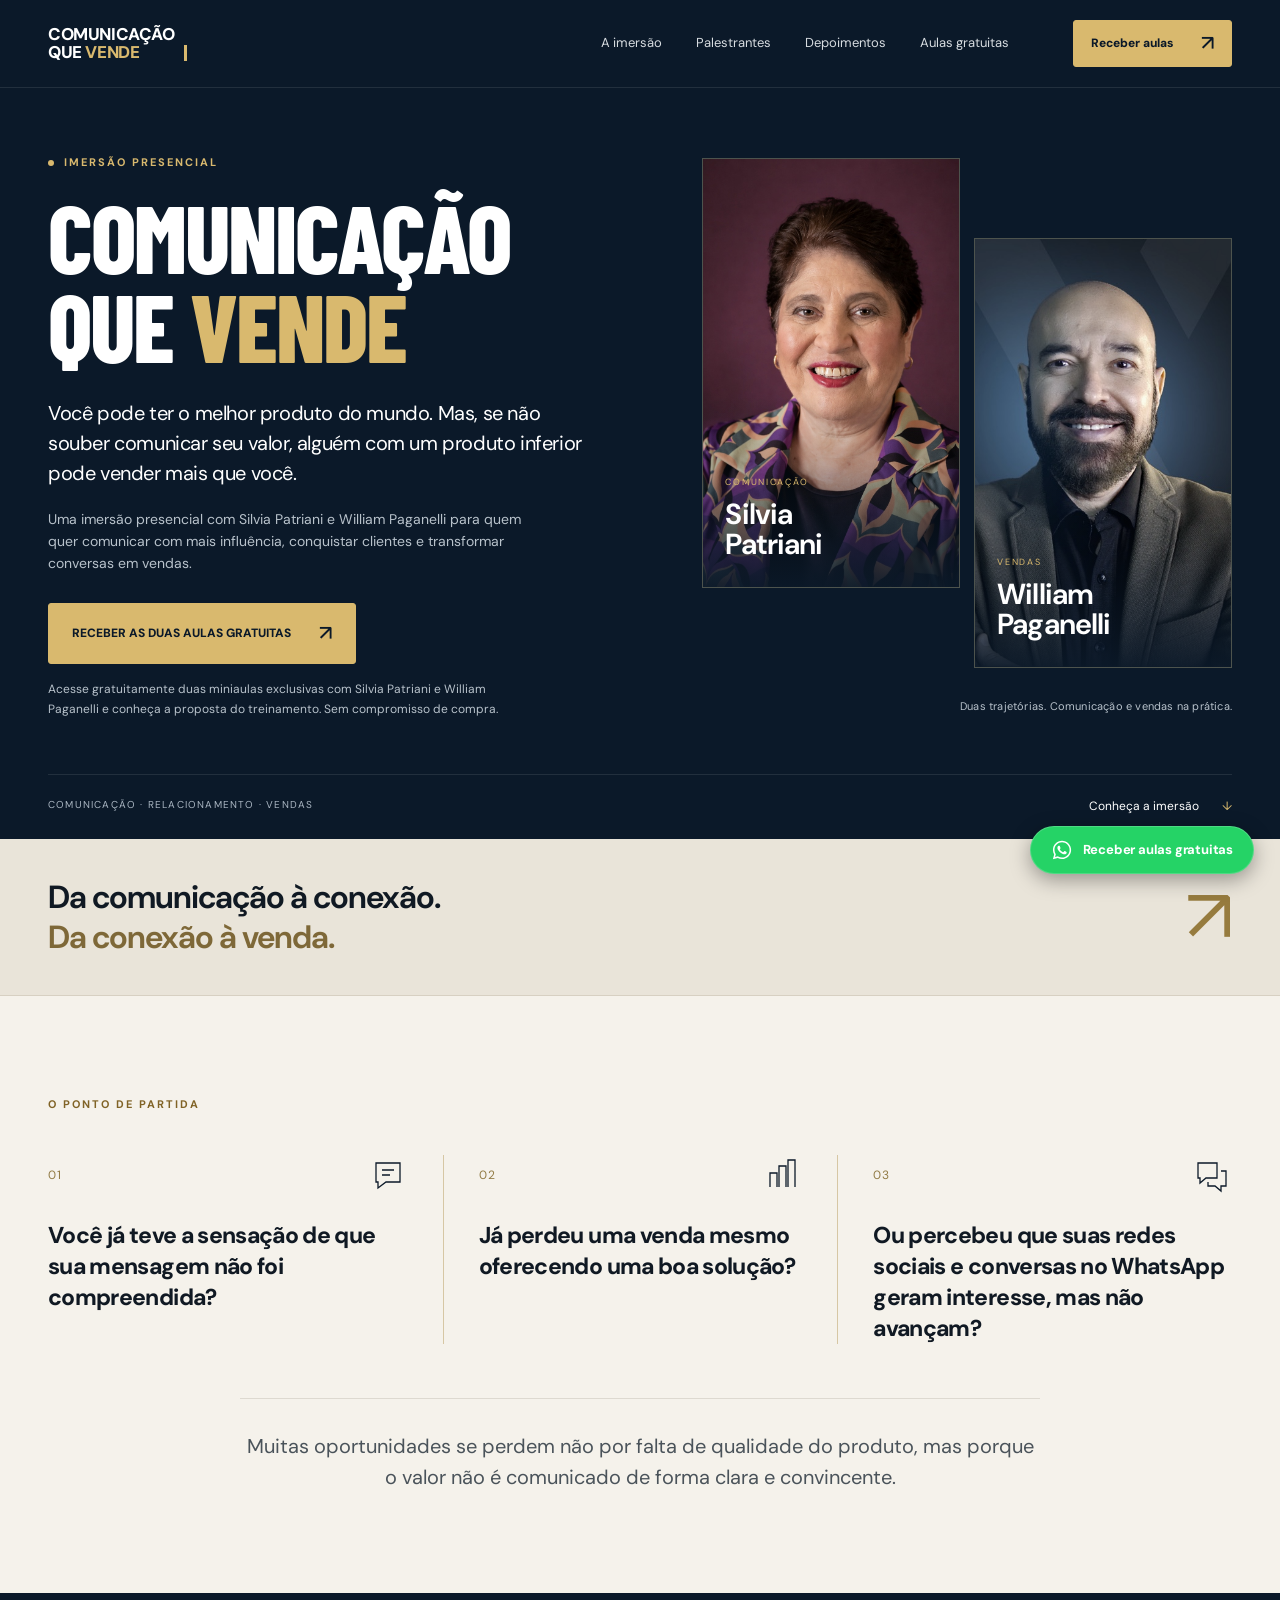
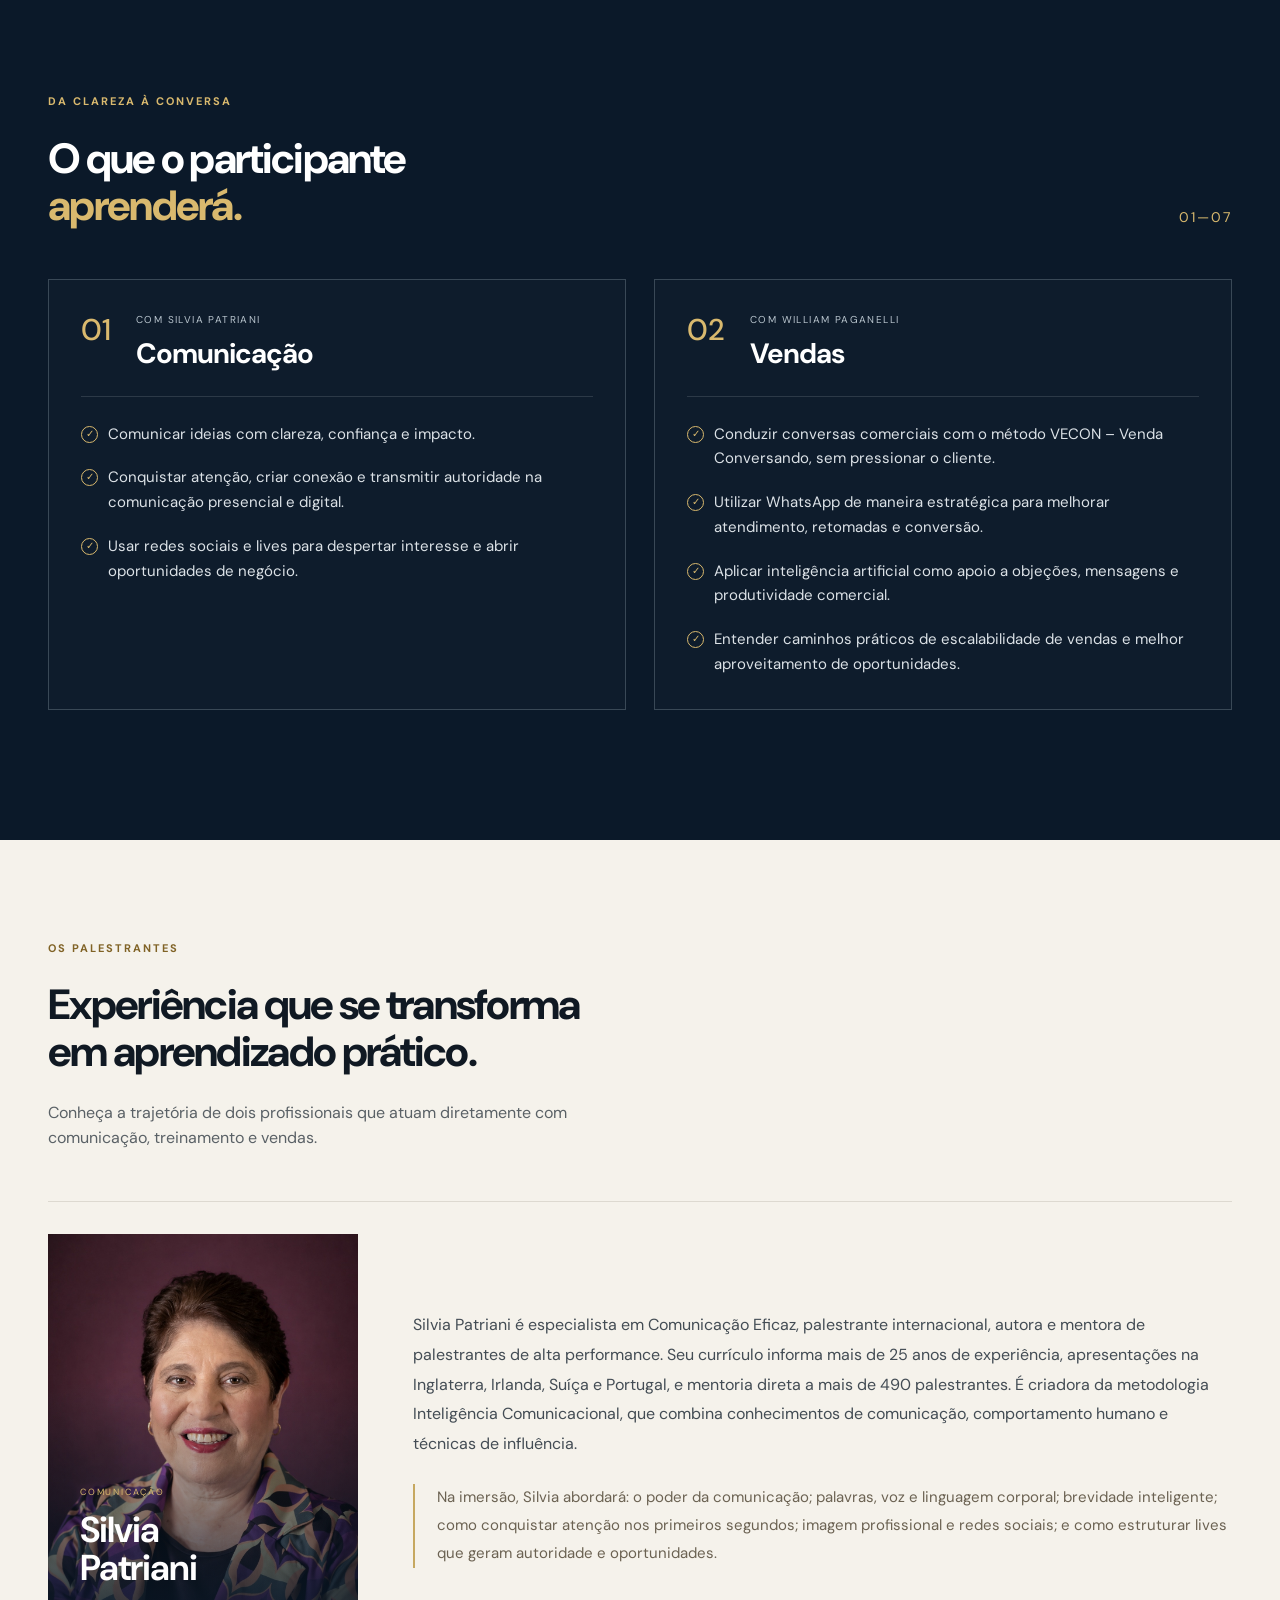
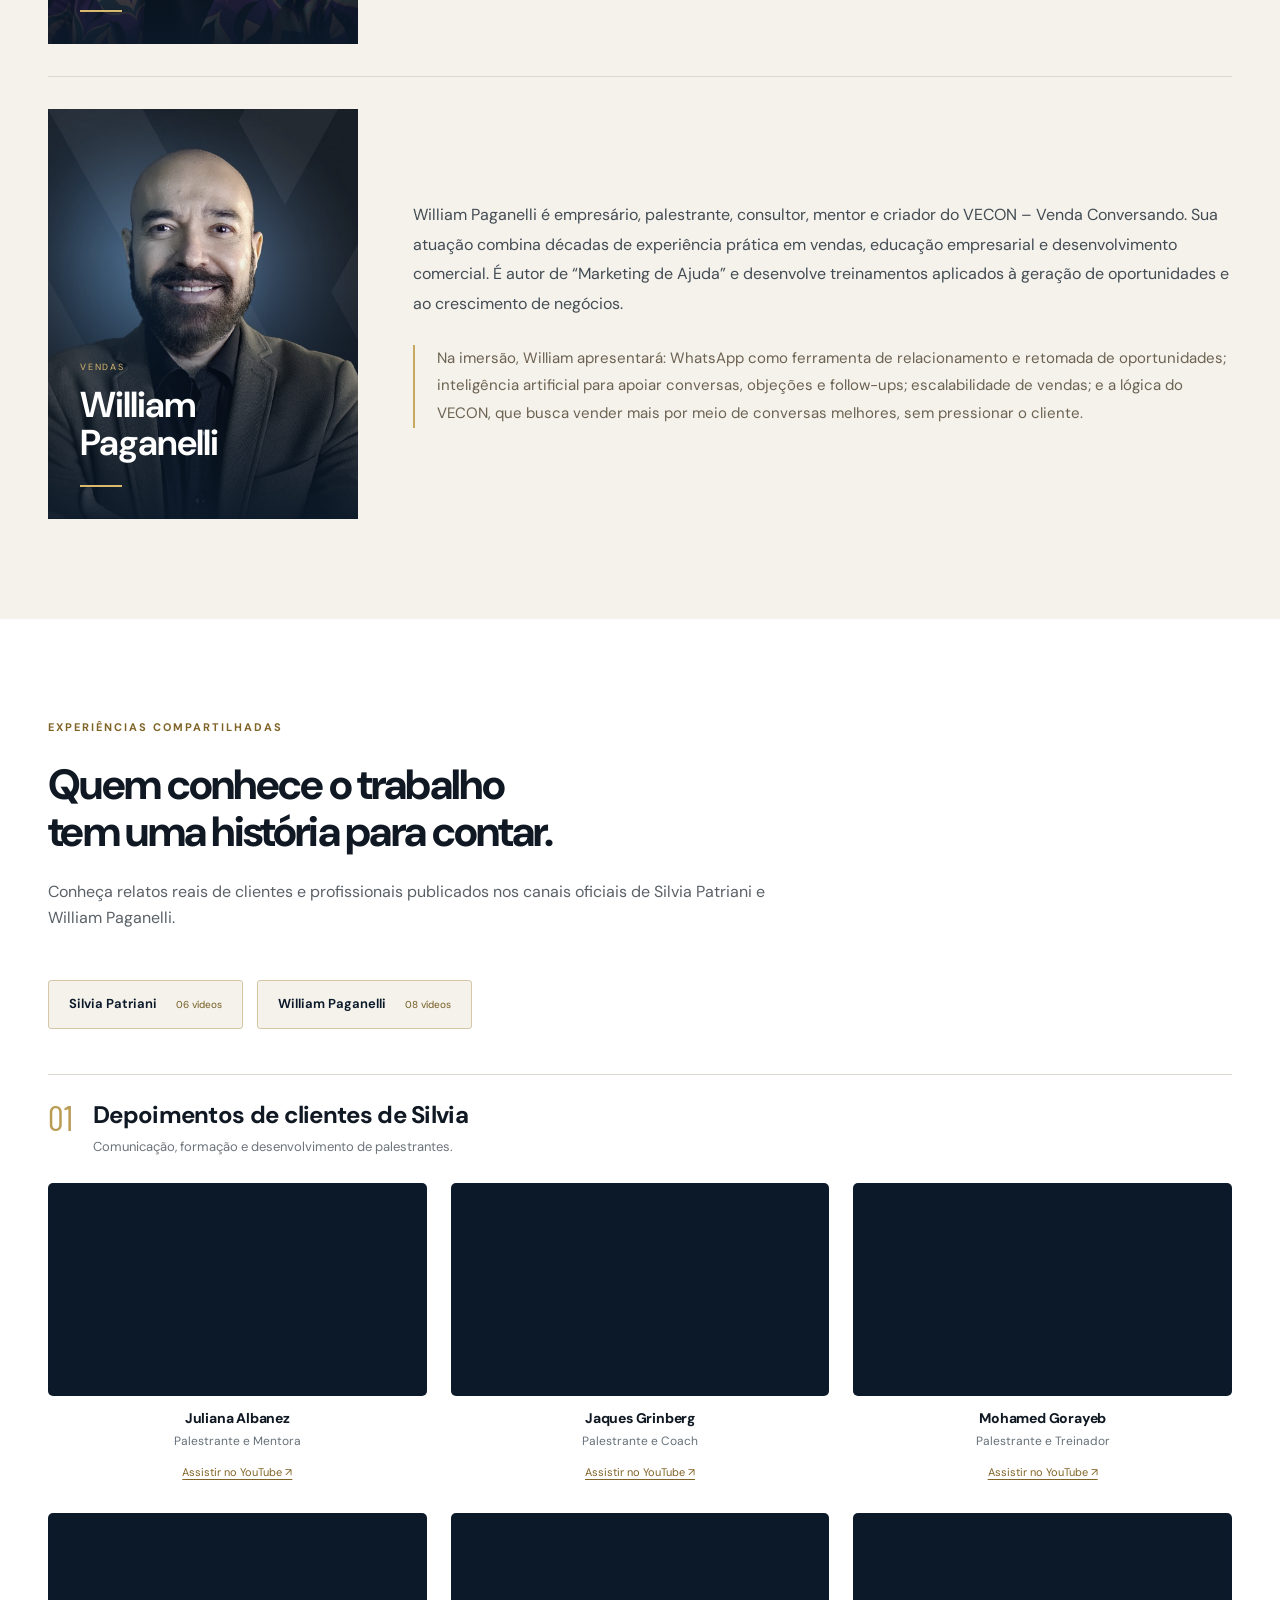
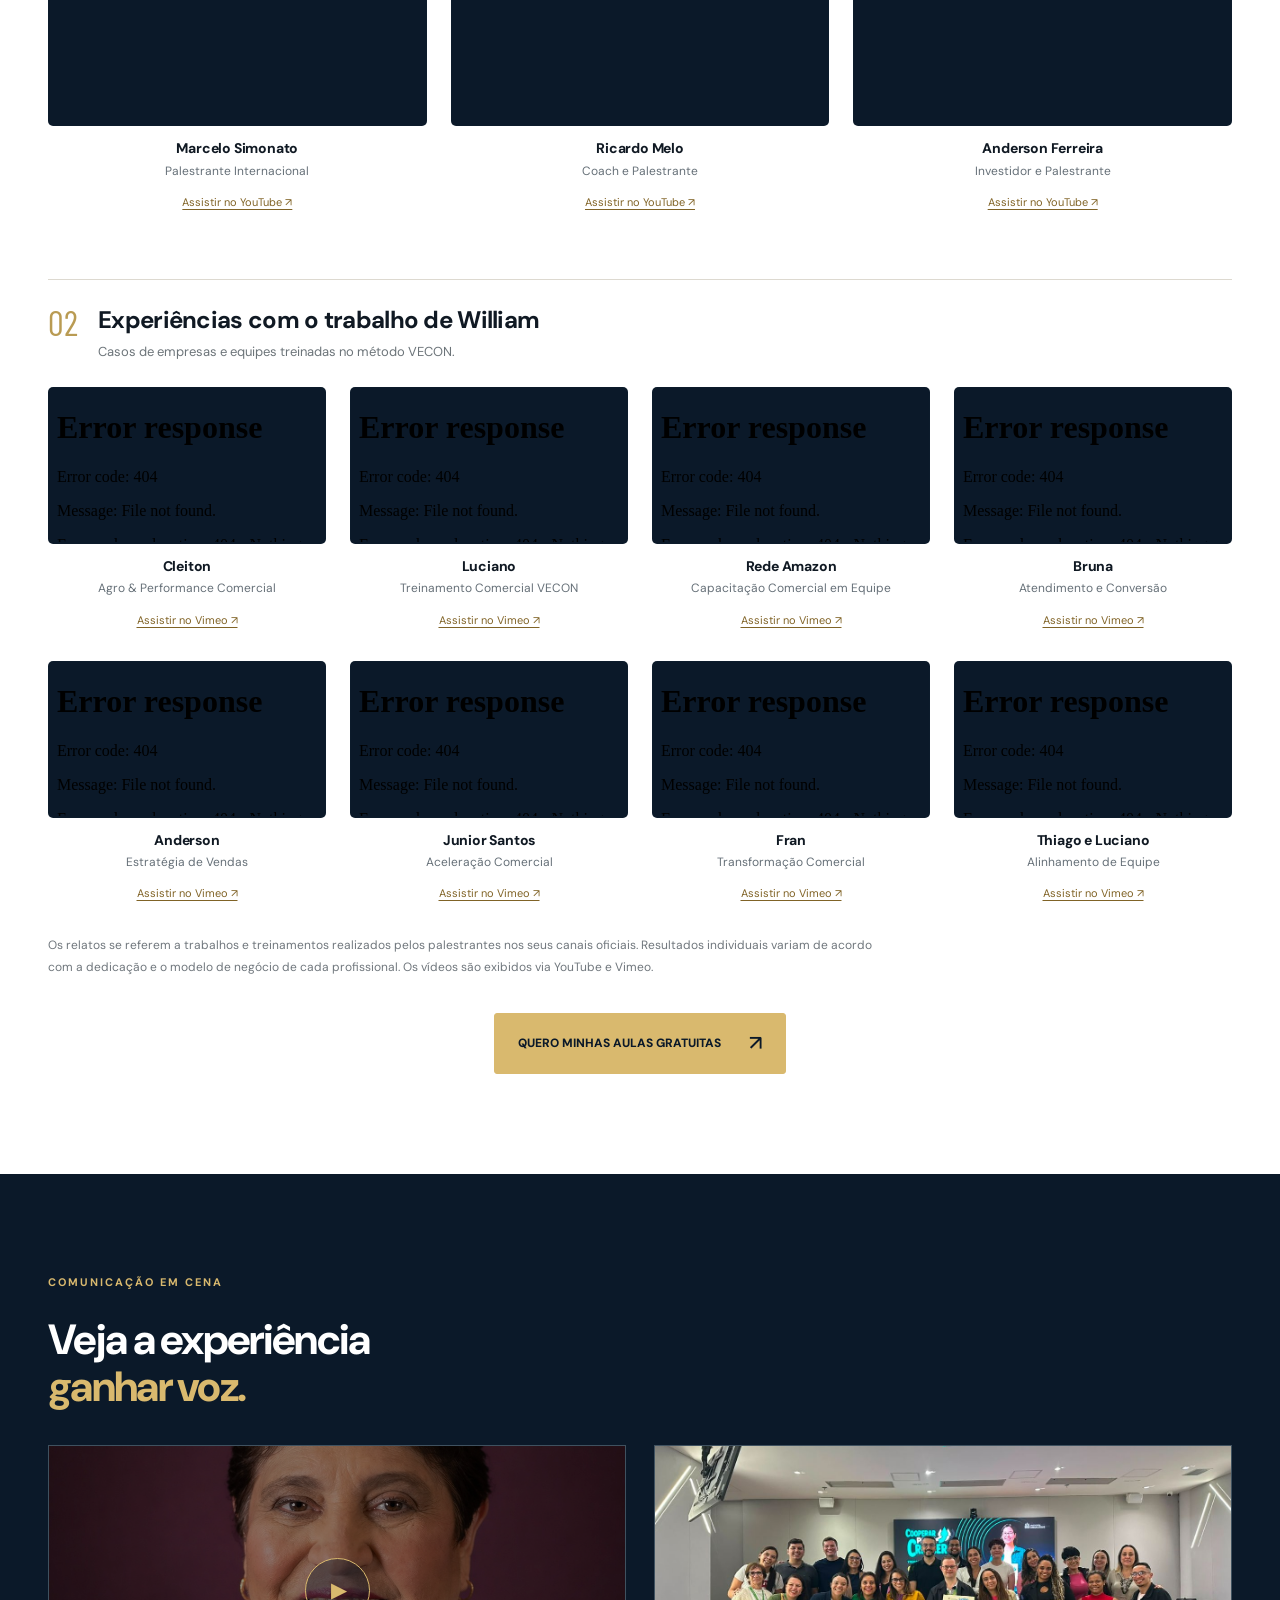
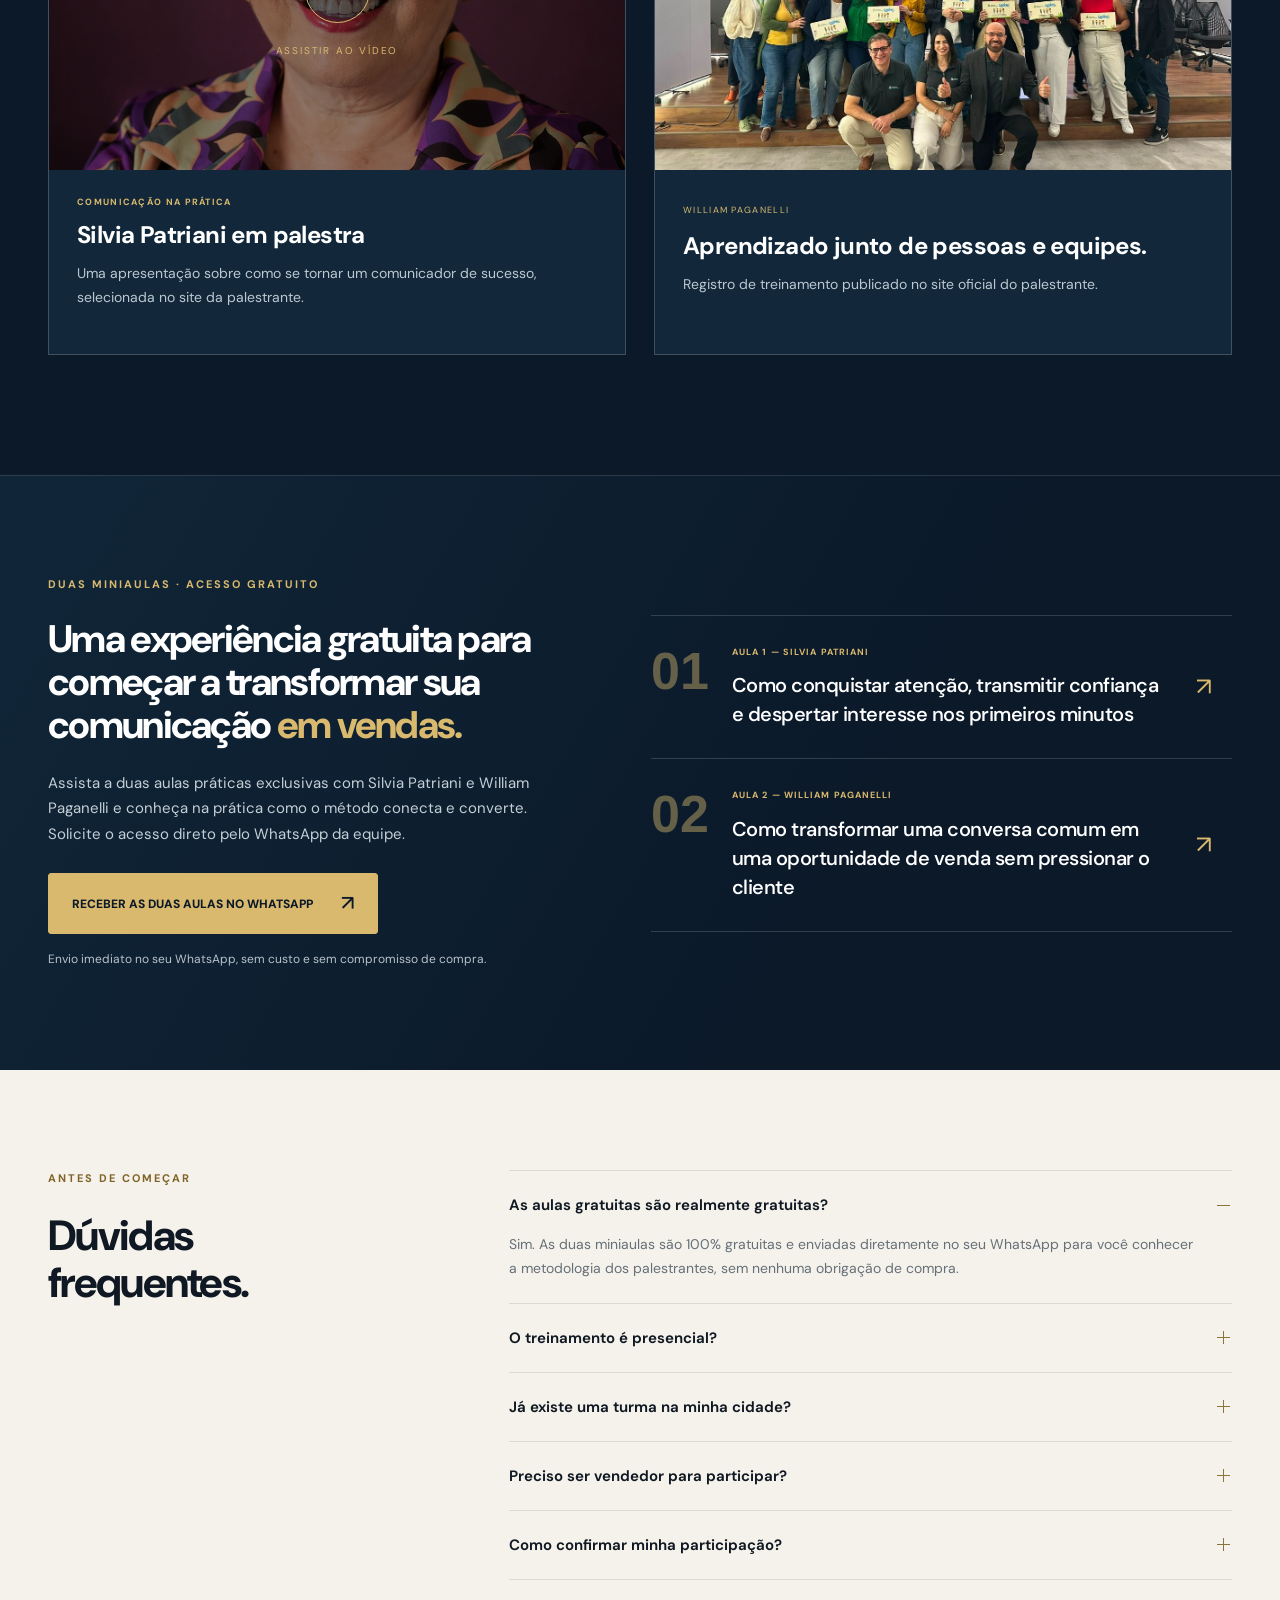
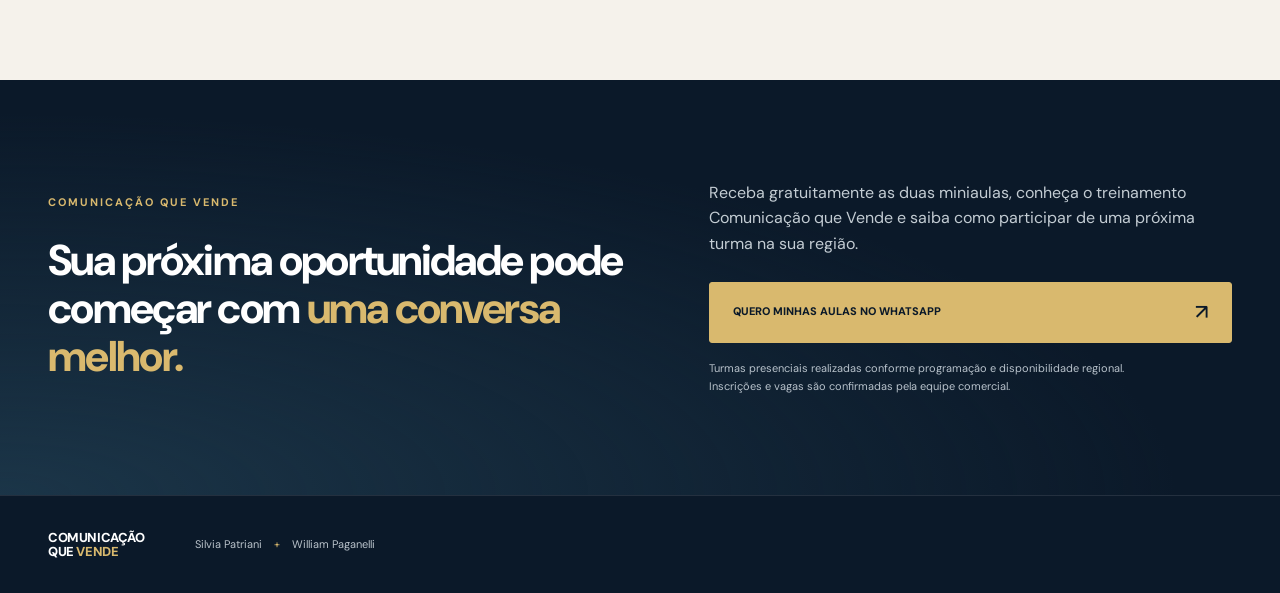
==== commit 2f2bbbda: "feat: alinhar com briefing com secao das 2 miniaulas gratuitas e contato direto via WhatsApp" ====
--- a/index.html
+++ b/index.html
@@ -7,7 +7,7 @@
 
   <!-- Primary Meta Tags -->
   <meta name="title" content="Comunicação que Vende — Silvia Patriani e William Paganelli">
-  <meta name="description" content="Uma imersão presencial com Silvia Patriani e William Paganelli para quem quer comunicar com mais influência, conquistar clientes e transformar conversas em vendas.">
+  <meta name="description" content="Uma imersão presencial com Silvia Patriani e William Paganelli para quem quer comunicar com mais influência, conquistar clientes e transformar conversas em vendas. Receba duas miniaulas gratuitas no WhatsApp.">
   <meta name="keywords" content="comunicação, vendas, Silvia Patriani, William Paganelli, imersão presencial, oratória, palestras, VECON">
   <meta name="author" content="Silvia Patriani & William Paganelli">
   <meta name="robots" content="index, follow">
@@ -16,7 +16,7 @@
   <!-- Open Graph / Facebook / WhatsApp -->
   <meta property="og:type" content="website">
   <meta property="og:title" content="Comunicação que Vende — Silvia Patriani e William Paganelli">
-  <meta property="og:description" content="Uma imersão presencial com Silvia Patriani e William Paganelli para quem quer comunicar com mais influência, conquistar clientes e transformar conversas em vendas.">
+  <meta property="og:description" content="Uma imersão presencial com Silvia Patriani e William Paganelli para quem quer comunicar com mais influência, conquistar clientes e transformar conversas em vendas. Receba duas miniaulas gratuitas no WhatsApp.">
   <meta property="og:image" content="assets/og-image.png">
 
   <!-- Twitter -->
@@ -35,7 +35,13 @@
 <header class="header">
   <div class="container nav">
     <a class="brand" href="#inicio" aria-label="Comunicação que Vende — início">COMUNICAÇÃO<br>QUE <span>VENDE</span><i></i></a>
-    <nav aria-label="Navegação principal"><a href="#imersao">A imersão</a><a href="#palestrantes">Palestrantes</a><a href="#depoimentos">Depoimentos</a></nav>
+    <nav aria-label="Navegação principal">
+      <a href="#imersao">A imersão</a>
+      <a href="#palestrantes">Palestrantes</a>
+      <a href="#depoimentos">Depoimentos</a>
+      <a href="#aulas">Aulas gratuitas</a>
+    </nav>
+    <a class="button small" href="#aulas">Receber aulas <span aria-hidden="true">↗</span></a>
   </div>
 </header>
 
@@ -48,8 +54,8 @@
         <h1>COMUNICAÇÃO<br>QUE <span>VENDE</span></h1>
         <p class="hero-statement">Você pode ter o melhor produto do mundo. Mas, se não souber comunicar seu valor, alguém com um produto inferior pode vender mais que você.</p>
         <p class="muted">Uma imersão presencial com Silvia Patriani e William Paganelli para quem quer comunicar com mais influência, conquistar clientes e transformar conversas em vendas.</p>
-        <a class="button" href="#imersao">QUERO CONHECER A IMERSÃO <span aria-hidden="true">↗</span></a>
-        <p class="micro">Conheça os conteúdos da imersão e a trajetória dos palestrantes.</p>
+        <a class="button" href="#aulas">RECEBER AS DUAS AULAS GRATUITAS <span aria-hidden="true">↗</span></a>
+        <p class="micro">Acesse gratuitamente duas miniaulas exclusivas com Silvia Patriani e William Paganelli e conheça a proposta do treinamento. Sem compromisso de compra.</p>
       </div>
       <div class="hero-portraits">
         <figure class="hero-person silvia">
@@ -57,7 +63,7 @@
           <figcaption><span>COMUNICAÇÃO</span><strong>Silvia<br>Patriani</strong></figcaption>
         </figure>
         <figure class="hero-person william">
-          <img src="assets/william-oficial.png" alt="Retrato de William Paganelli" fetchpriority="high">
+          <img src="assets/william-oficial.png" alt="William Paganelli" fetchpriority="high">
           <figcaption><span>VENDAS</span><strong>William<br>Paganelli</strong></figcaption>
         </figure>
         <p class="duo-caption">Duas trajetórias. Comunicação e vendas na prática.</p>
@@ -344,7 +350,9 @@
 
       <p class="media-context">Os relatos se referem a trabalhos e treinamentos realizados pelos palestrantes nos seus canais oficiais. Resultados individuais variam de acordo com a dedicação e o modelo de negócio de cada profissional. Os vídeos são exibidos via YouTube e Vimeo.</p>
 
-      
+      <div class="testimonials-cta">
+        <a class="button" href="#aulas">QUERO MINHAS AULAS GRATUITAS <span aria-hidden="true">↗</span></a>
+      </div>
     </div>
   </section>
 
@@ -380,8 +388,40 @@
     </div>
   </section>
 
-  <!-- Seção Contato / Instagram -->
-    <!-- Dúvidas frequentes -->
+  <!-- Isca Digital: Duas Miniaulas Gratuitas -->
+  <section class="lessons section dark-section" id="aulas">
+    <div class="container">
+      <div class="lessons-grid">
+        <div>
+          <p class="eyebrow">DUAS MINIAULAS · ACESSO GRATUITO</p>
+          <h2>Uma experiência gratuita para começar a transformar sua comunicação <span>em vendas.</span></h2>
+          <p style="color:#c5cfd6;font-size:15px;line-height:1.7;margin:0 0 26px;">Assista a duas aulas práticas exclusivas com Silvia Patriani e William Paganelli e conheça na prática como o método conecta e converte. Solicite o acesso direto pelo WhatsApp da equipe.</p>
+          <a class="button" href="https://wa.me/5517991348607?text=Ol%C3%A1%2C%20Janete!%20Conheci%20o%20treinamento%20Comunica%C3%A7%C3%A3o%20que%20Vende%20com%20Silvia%20Patriani%20e%20William%20Paganelli.%20Gostaria%20de%20receber%20as%20duas%20miniaulas%20gratuitas%20e%20saber%20sobre%20as%20pr%C3%B3ximas%20turmas%20na%20minha%20regi%C3%A3o." target="_blank" rel="noopener noreferrer">RECEBER AS DUAS AULAS NO WHATSAPP <span aria-hidden="true">↗</span></a>
+          <p class="micro">Envio imediato no seu WhatsApp, sem custo e sem compromisso de compra.</p>
+        </div>
+        <div class="lesson-list">
+          <article class="lesson-card">
+            <span class="lesson-number" aria-hidden="true">01</span>
+            <div>
+              <p class="eyebrow">AULA 1 — SILVIA PATRIANI</p>
+              <h3>Como conquistar atenção, transmitir confiança e despertar interesse nos primeiros minutos</h3>
+            </div>
+            <span class="lesson-arrow" aria-hidden="true">↗</span>
+          </article>
+          <article class="lesson-card">
+            <span class="lesson-number" aria-hidden="true">02</span>
+            <div>
+              <p class="eyebrow">AULA 2 — WILLIAM PAGANELLI</p>
+              <h3>Como transformar uma conversa comum em uma oportunidade de venda sem pressionar o cliente</h3>
+            </div>
+            <span class="lesson-arrow" aria-hidden="true">↗</span>
+          </article>
+        </div>
+      </div>
+    </div>
+  </section>
+
+  <!-- Dúvidas frequentes -->
   <section class="faq section" id="duvidas">
     <div class="container faq-grid">
       <div>
@@ -390,12 +430,16 @@
       </div>
       <div class="faq-list">
         <details open>
+          <summary>As aulas gratuitas são realmente gratuitas?<span aria-hidden="true"></span></summary>
+          <p>Sim. As duas miniaulas são 100% gratuitas e enviadas diretamente no seu WhatsApp para você conhecer a metodologia dos palestrantes, sem nenhuma obrigação de compra.</p>
+        </details>
+        <details>
           <summary>O treinamento é presencial?<span aria-hidden="true"></span></summary>
           <p>Sim. As imersões são presenciais e realizadas conforme programação de turmas em diferentes cidades.</p>
         </details>
         <details>
           <summary>Já existe uma turma na minha cidade?<span aria-hidden="true"></span></summary>
-          <p>A equipe poderá informar as próximas turmas e a disponibilidade para sua região.</p>
+          <p>A equipe poderá informar as próximas turmas e a disponibilidade para sua região diretamente pelo WhatsApp.</p>
         </details>
         <details>
           <summary>Preciso ser vendedor para participar?<span aria-hidden="true"></span></summary>
@@ -403,7 +447,7 @@
         </details>
         <details>
           <summary>Como confirmar minha participação?<span aria-hidden="true"></span></summary>
-          <p>As inscrições, a disponibilidade e a confirmação de vagas são informadas pela equipe comercial.</p>
+          <p>As inscrições, a disponibilidade e a confirmação de vagas são informadas diretamente pela equipe comercial.</p>
         </details>
       </div>
     </div>
@@ -417,8 +461,10 @@
         <h2>Sua próxima oportunidade pode começar com <span>uma conversa melhor.</span></h2>
       </div>
       <div>
-        <p>Conheça o treinamento Comunicação que Vende e descubra como a comunicação pode transformar suas conversas em oportunidades.</p>
-        
+        <p>Receba gratuitamente as duas miniaulas, conheça o treinamento Comunicação que Vende e saiba como participar de uma próxima turma na sua região.</p>
+        <div style="margin:25px 0 15px;">
+          <a class="button" href="https://wa.me/5517991348607?text=Ol%C3%A1%2C%20Janete!%20Conheci%20o%20treinamento%20Comunica%C3%A7%C3%A3o%20que%20Vende%20com%20Silvia%20Patriani%20e%20William%20Paganelli.%20Gostaria%20de%20receber%20as%20duas%20miniaulas%20gratuitas%20e%20saber%20sobre%20as%20pr%C3%B3ximas%20turmas%20na%20minha%20regi%C3%A3o." target="_blank" rel="noopener noreferrer">QUERO MINHAS AULAS NO WHATSAPP <span aria-hidden="true">↗</span></a>
+        </div>
         <p class="micro">Turmas presenciais realizadas conforme programação e disponibilidade regional. Inscrições e vagas são confirmadas pela equipe comercial.</p>
       </div>
     </div>
@@ -432,5 +478,11 @@
   </div>
 </footer>
 
+<!-- Botão Flutuante de WhatsApp -->
+<a class="whatsapp-float" href="https://wa.me/5517991348607?text=Ol%C3%A1%2C%20Janete!%20Conheci%20o%20treinamento%20Comunica%C3%A7%C3%A3o%20que%20Vende%20com%20Silvia%20Patriani%20e%20William%20Paganelli.%20Gostaria%20de%20receber%20as%20duas%20miniaulas%20gratuitas%20e%20saber%20sobre%20as%20pr%C3%B3ximas%20turmas%20na%20minha%20regi%C3%A3o." target="_blank" rel="noopener noreferrer" aria-label="Falar no WhatsApp e receber aulas gratuitas">
+  <svg viewBox="0 0 24 24" width="24" height="24"><path fill="currentColor" d="M12.04 2C6.58 2 2.13 6.45 2.13 11.91C2.13 13.66 2.59 15.36 3.45 16.86L2.05 22L7.3 20.62C8.75 21.41 10.38 21.83 12.04 21.83C17.5 21.83 21.95 17.38 21.95 11.92C21.95 9.27 20.92 6.78 19.05 4.91C17.18 3.03 14.69 2 12.04 2M12.05 3.67C14.25 3.67 16.31 4.53 17.87 6.09C19.42 7.65 20.28 9.72 20.28 11.92C20.28 16.46 16.58 20.15 12.04 20.15C10.56 20.15 9.11 19.76 7.85 19L7.55 18.83L4.43 19.65L5.26 16.61L5.06 16.29C4.24 15 3.8 13.47 3.8 11.91C3.81 7.37 7.5 3.67 12.05 3.67M8.53 7.33C8.37 7.33 8.1 7.39 7.87 7.64C7.65 7.89 7 8.5 7 9.71C7 10.93 7.89 12.1 8 12.27C8.14 12.44 9.76 14.94 12.25 16C12.84 16.27 13.3 16.42 13.66 16.53C14.25 16.72 14.79 16.69 15.22 16.63C15.7 16.56 16.68 16.03 16.89 15.45C17.1 14.87 17.1 14.38 17.04 14.27C16.97 14.17 16.81 14.11 16.56 13.99C16.32 13.87 15.12 13.29 14.9 13.2C14.67 13.12 14.5 13.08 14.34 13.32C14.18 13.57 13.7 14.11 13.56 14.27C13.42 14.44 13.27 14.46 13.03 14.34C12.78 14.21 11.99 13.95 11.06 13.12C10.33 12.47 9.84 11.67 9.7 11.42C9.55 11.18 9.68 11.04 9.81 10.92C9.92 10.81 10.06 10.63 10.18 10.48C10.3 10.34 10.34 10.23 10.42 10.07C10.5 9.9 10.46 9.76 10.39 9.64C10.33 9.5 9.85 8.35 9.65 7.86C9.45 7.39 9.25 7.45 9.1 7.44C8.95 7.44 8.79 7.43 8.63 7.43L8.53 7.33Z"/></svg>
+  <span>Receber aulas gratuitas</span>
+</a>
+
 </body>
 </html>
--- a/styles.css
+++ b/styles.css
@@ -31,3 +31,9 @@
 .hero-person:after{background:linear-gradient(180deg,transparent 35%,rgba(11,25,41,.25) 60%,rgba(11,25,41,.94) 100%)}
 .social-card>img{object-position:50% 28%}
 @media(max-width:540px){.hero-person.silvia img{object-position:50% 25%}.speaker-identity[data-photo=silvia] img{object-position:50% 30%}}
+
+/* Floating WhatsApp Button */
+.whatsapp-float{position:fixed;bottom:26px;right:26px;z-index:999;display:flex;align-items:center;gap:10px;background:#25d366;color:#ffffff;padding:12px 20px;border-radius:50px;box-shadow:0 6px 20px rgba(0,0,0,0.35);font-size:13px;font-weight:750;letter-spacing:-.2px;transition:transform .2s,background .2s,box-shadow .2s;border:1px solid #ffffff30}
+.whatsapp-float:hover{transform:translateY(-3px) scale(1.02);background:#20ba5a;color:#ffffff;box-shadow:0 8px 25px rgba(37,211,102,0.4)}
+.whatsapp-float svg{width:22px;height:22px;flex-shrink:0}
+@media(max-width:600px){.whatsapp-float span{display:none}.whatsapp-float{padding:14px;border-radius:50%;bottom:20px;right:20px}}
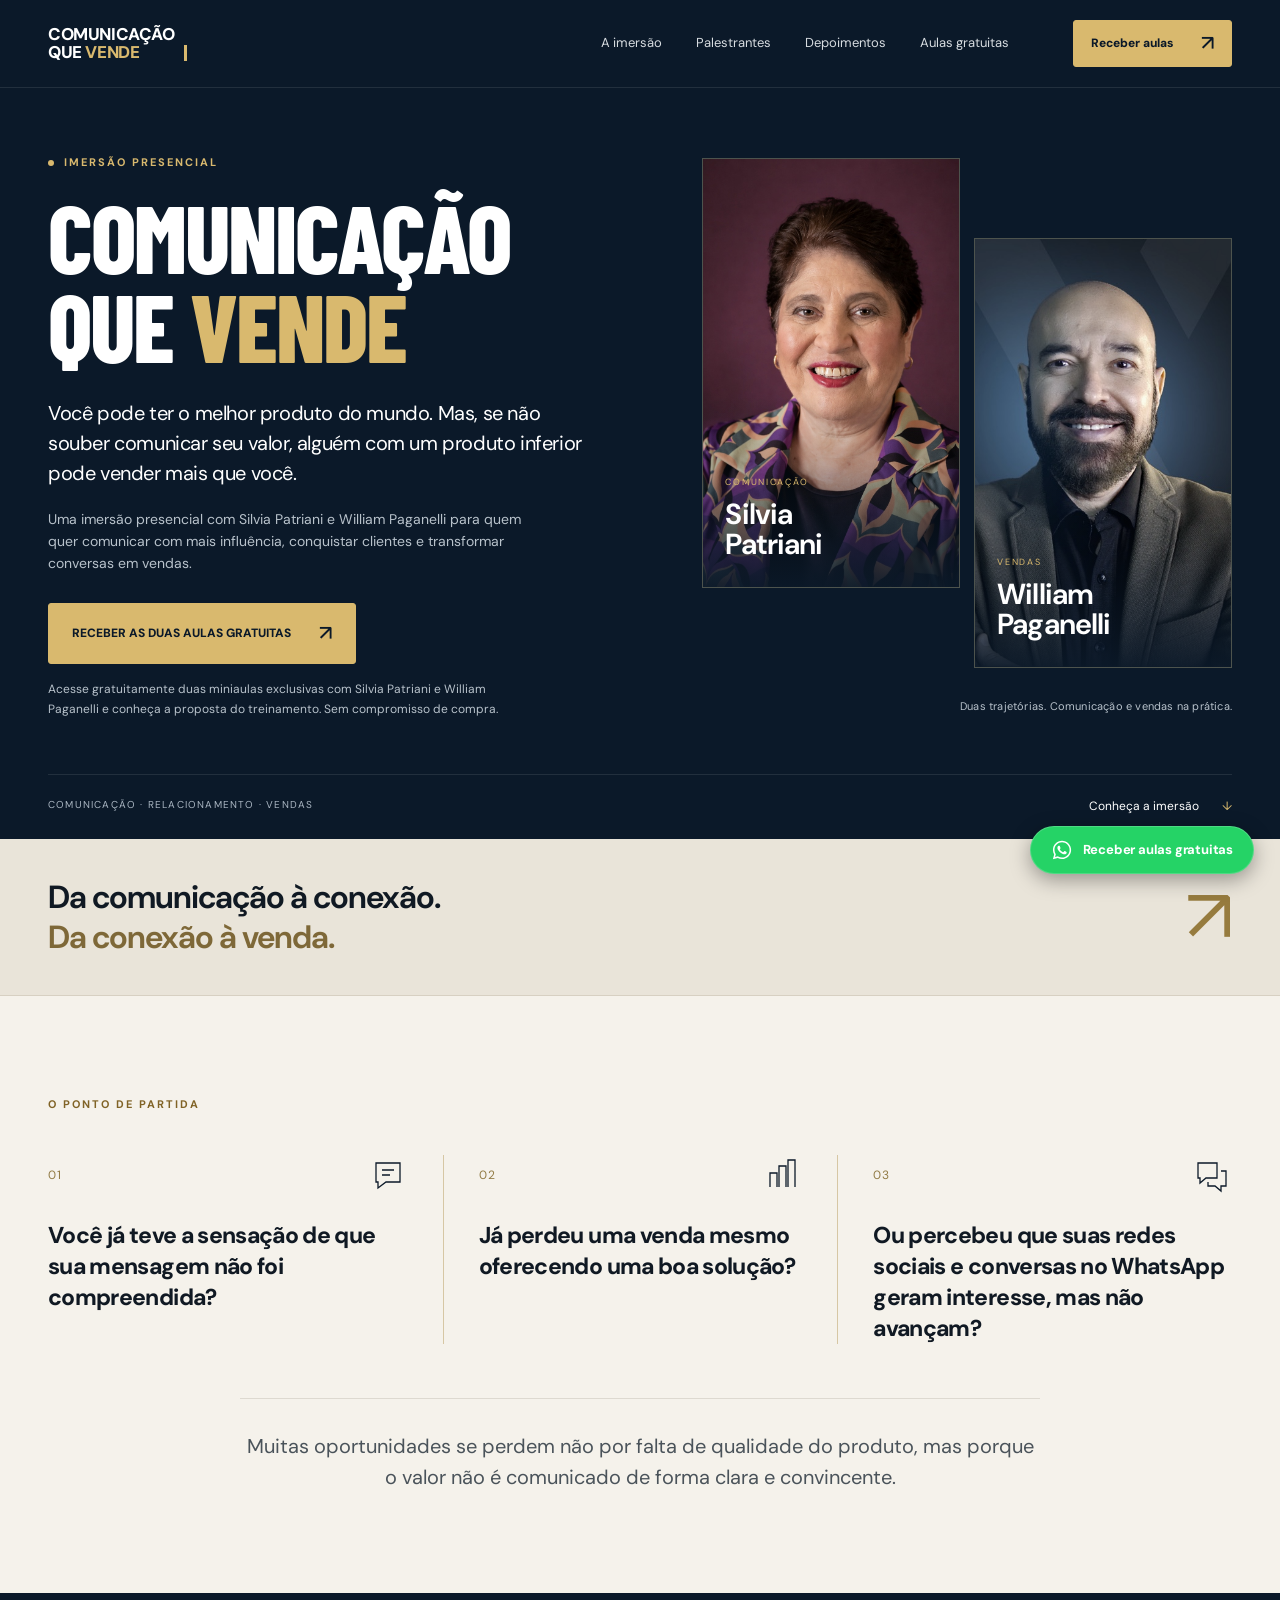
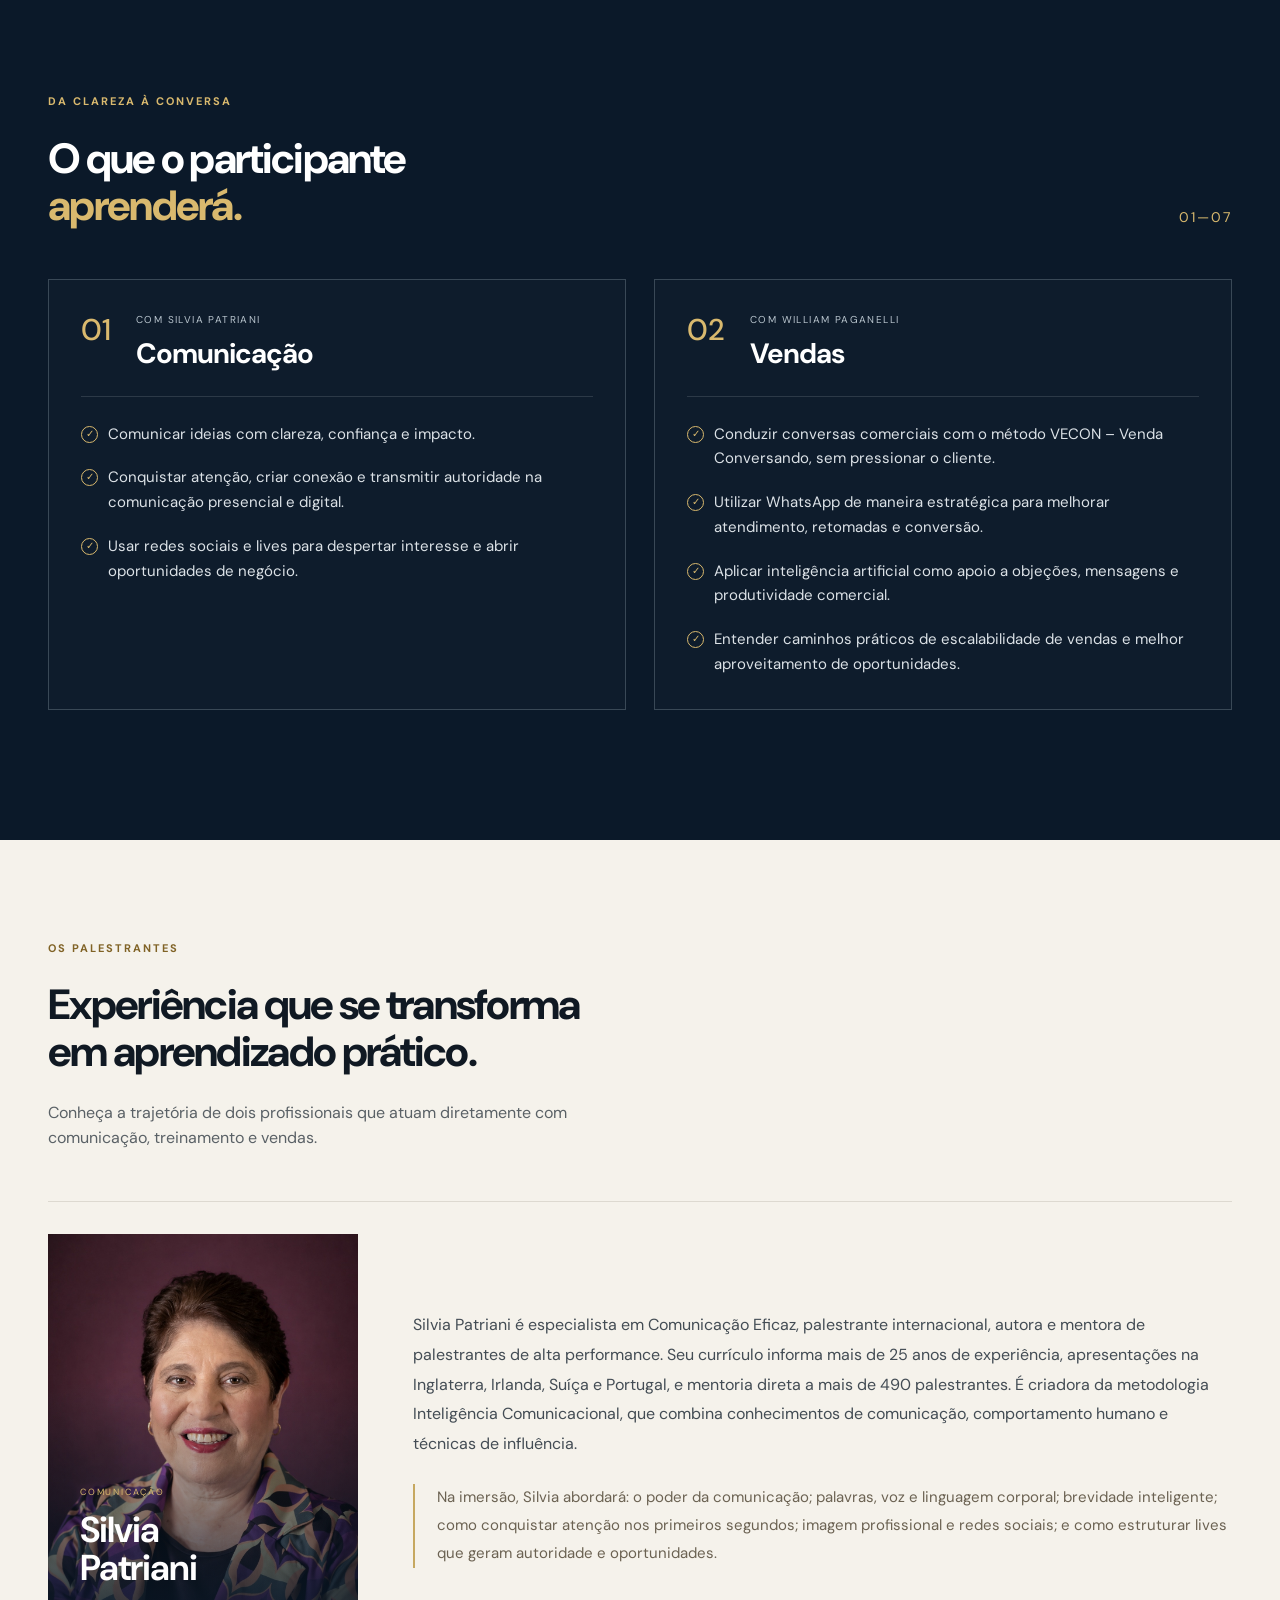
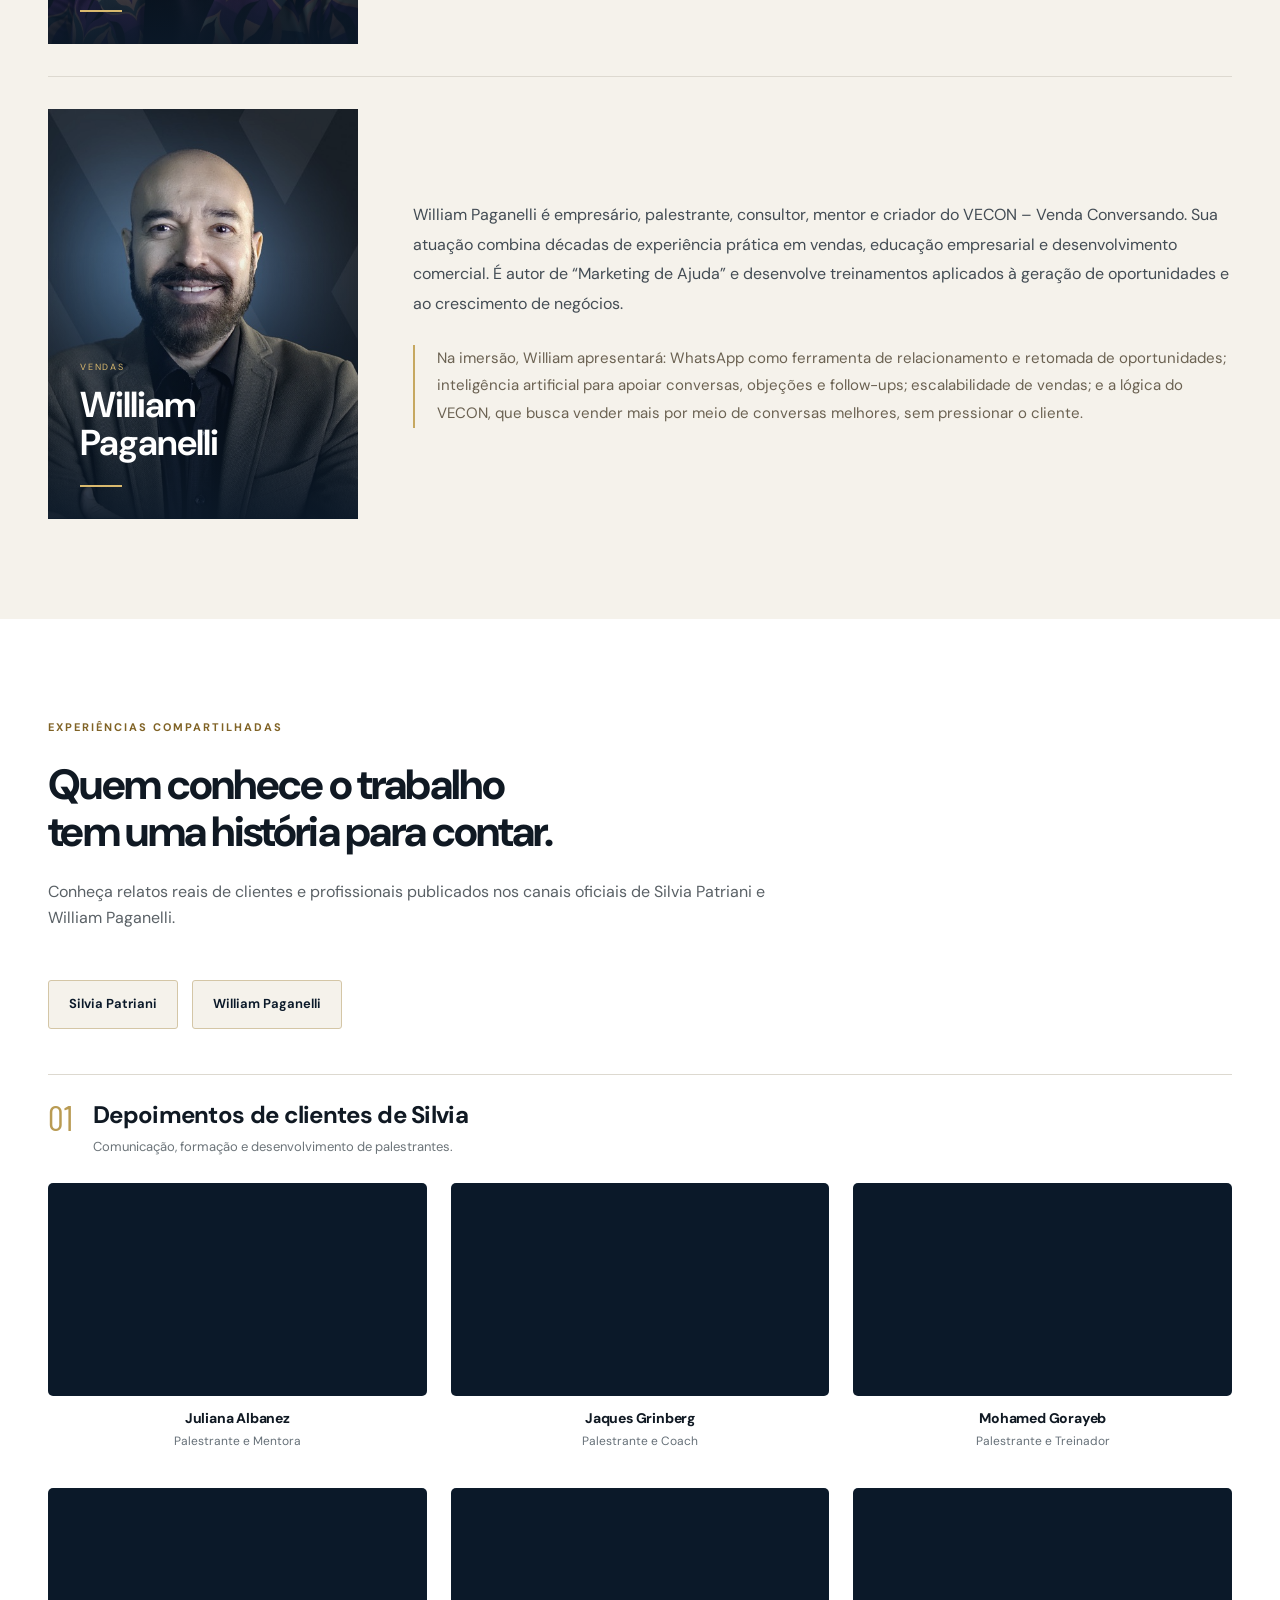
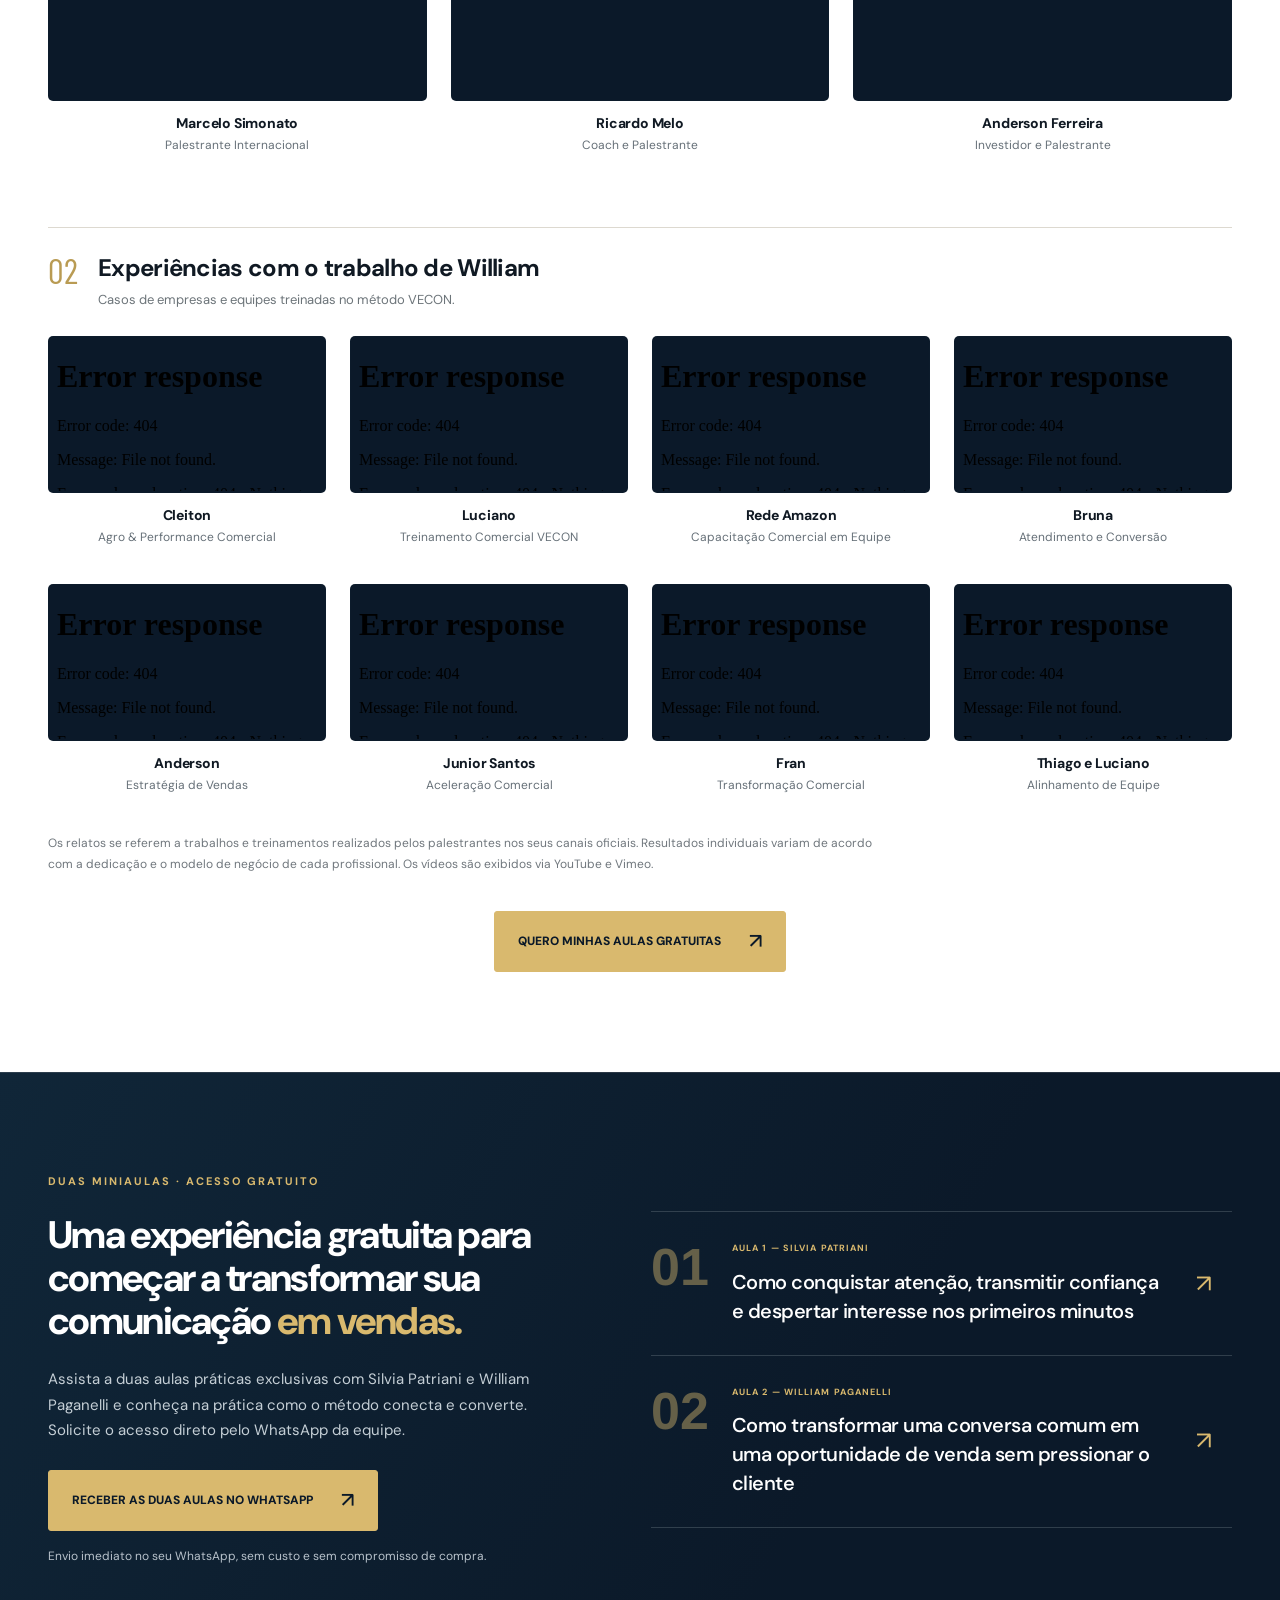
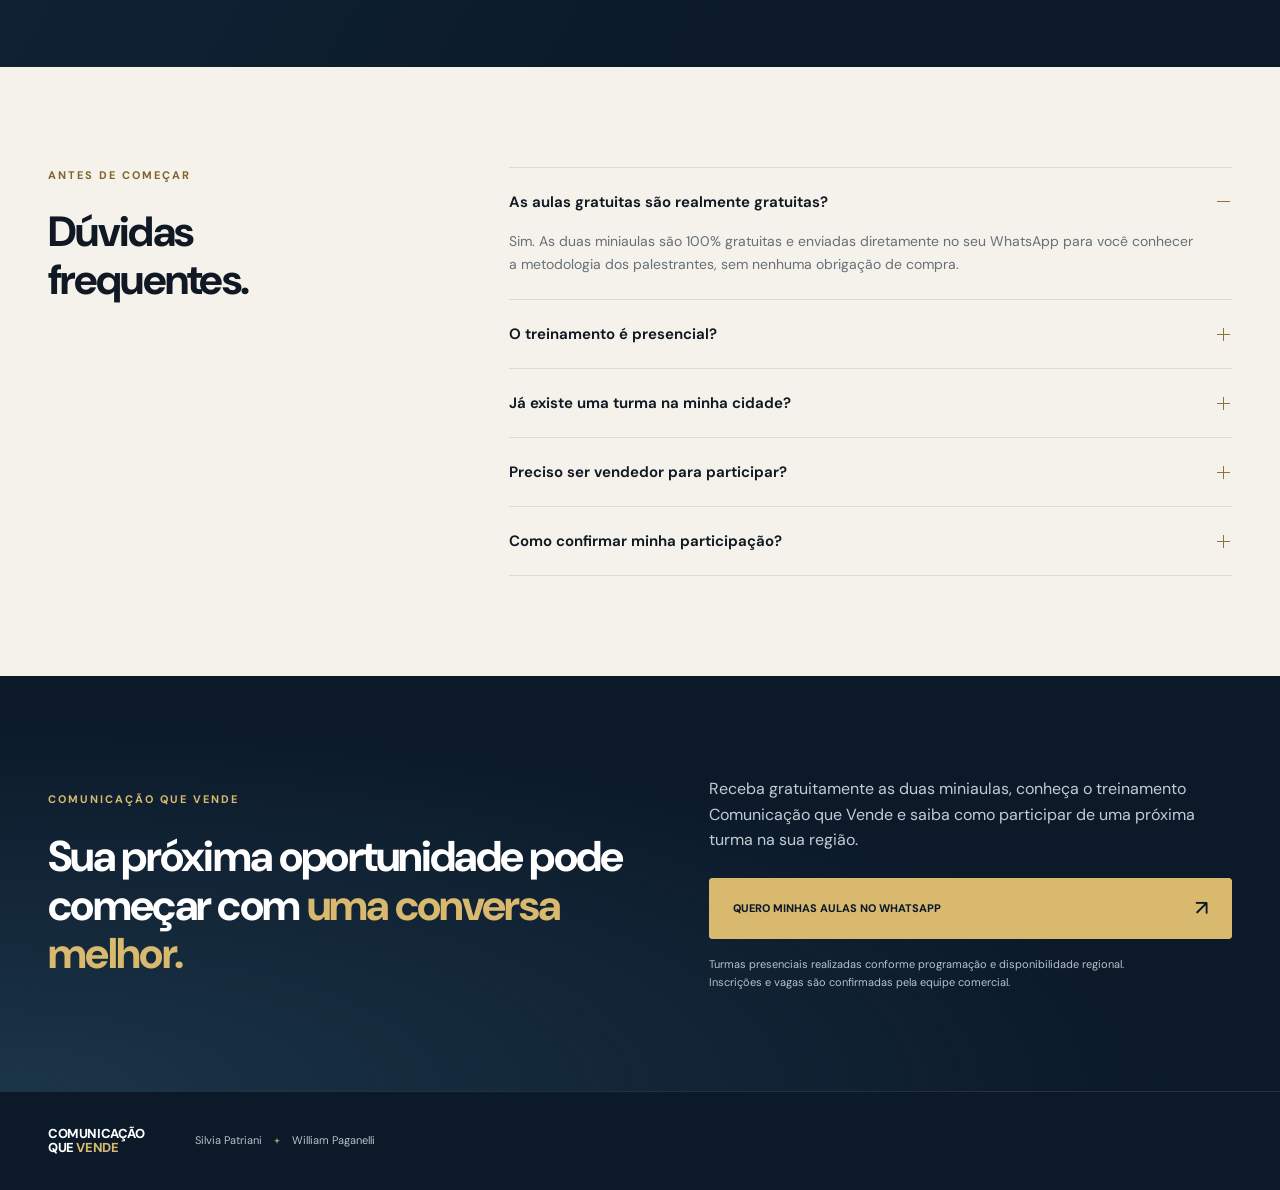
==== commit 2e151581: "fix: remover links externos dos videos, contadores dos botoes e secao comunicacao em cena conforme a" ====
--- a/index.html
+++ b/index.html
@@ -194,8 +194,8 @@
       <p class="section-intro">Conheça relatos reais de clientes e profissionais publicados nos canais oficiais de Silvia Patriani e William Paganelli.</p>
 
       <nav class="testimonial-jump" aria-label="Escolha os depoimentos">
-        <a href="#depoimentos-silvia">Silvia Patriani <span>06 vídeos</span></a>
-        <a href="#depoimentos-william">William Paganelli <span>08 vídeos</span></a>
+        <a href="#depoimentos-silvia">Silvia Patriani</a>
+        <a href="#depoimentos-william">William Paganelli</a>
       </nav>
 
       <!-- Depoimentos Silvia Patriani (YouTube) -->
@@ -214,7 +214,6 @@
             </div>
             <h4>Juliana Albanez</h4>
             <p>Palestrante e Mentora</p>
-            <a href="https://www.youtube.com/watch?v=v0F1Si1m-zI" target="_blank" rel="noopener noreferrer">Assistir no YouTube ↗</a>
           </article>
 
           <article class="testimonial-tile">
@@ -223,7 +222,6 @@
             </div>
             <h4>Jaques Grinberg</h4>
             <p>Palestrante e Coach</p>
-            <a href="https://www.youtube.com/watch?v=nbdqmSltUPs" target="_blank" rel="noopener noreferrer">Assistir no YouTube ↗</a>
           </article>
 
           <article class="testimonial-tile">
@@ -232,7 +230,6 @@
             </div>
             <h4>Mohamed Gorayeb</h4>
             <p>Palestrante e Treinador</p>
-            <a href="https://www.youtube.com/watch?v=YXXAAsRwCNs" target="_blank" rel="noopener noreferrer">Assistir no YouTube ↗</a>
           </article>
 
           <article class="testimonial-tile">
@@ -241,7 +238,6 @@
             </div>
             <h4>Marcelo Simonato</h4>
             <p>Palestrante Internacional</p>
-            <a href="https://www.youtube.com/watch?v=_1zA1LZTO2c" target="_blank" rel="noopener noreferrer">Assistir no YouTube ↗</a>
           </article>
 
           <article class="testimonial-tile">
@@ -250,7 +246,6 @@
             </div>
             <h4>Ricardo Melo</h4>
             <p>Coach e Palestrante</p>
-            <a href="https://www.youtube.com/watch?v=4CwyxT7V0BI" target="_blank" rel="noopener noreferrer">Assistir no YouTube ↗</a>
           </article>
 
           <article class="testimonial-tile">
@@ -259,7 +254,6 @@
             </div>
             <h4>Anderson Ferreira</h4>
             <p>Investidor e Palestrante</p>
-            <a href="https://www.youtube.com/watch?v=amKsxADopKs" target="_blank" rel="noopener noreferrer">Assistir no YouTube ↗</a>
           </article>
         </div>
       </div>
@@ -280,7 +274,6 @@
             </div>
             <h4>Cleiton</h4>
             <p>Agro & Performance Comercial</p>
-            <a href="https://vimeo.com/1162879056" target="_blank" rel="noopener noreferrer">Assistir no Vimeo ↗</a>
           </article>
 
           <article class="testimonial-tile">
@@ -289,7 +282,6 @@
             </div>
             <h4>Luciano</h4>
             <p>Treinamento Comercial VECON</p>
-            <a href="https://vimeo.com/1173805069" target="_blank" rel="noopener noreferrer">Assistir no Vimeo ↗</a>
           </article>
 
           <article class="testimonial-tile">
@@ -298,7 +290,6 @@
             </div>
             <h4>Rede Amazon</h4>
             <p>Capacitação Comercial em Equipe</p>
-            <a href="https://vimeo.com/1164119572" target="_blank" rel="noopener noreferrer">Assistir no Vimeo ↗</a>
           </article>
 
           <article class="testimonial-tile">
@@ -307,7 +298,6 @@
             </div>
             <h4>Bruna</h4>
             <p>Atendimento e Conversão</p>
-            <a href="https://vimeo.com/1173814531" target="_blank" rel="noopener noreferrer">Assistir no Vimeo ↗</a>
           </article>
 
           <article class="testimonial-tile">
@@ -316,7 +306,6 @@
             </div>
             <h4>Anderson</h4>
             <p>Estratégia de Vendas</p>
-            <a href="https://vimeo.com/1173863622" target="_blank" rel="noopener noreferrer">Assistir no Vimeo ↗</a>
           </article>
 
           <article class="testimonial-tile">
@@ -325,7 +314,6 @@
             </div>
             <h4>Junior Santos</h4>
             <p>Aceleração Comercial</p>
-            <a href="https://vimeo.com/1173863601" target="_blank" rel="noopener noreferrer">Assistir no Vimeo ↗</a>
           </article>
 
           <article class="testimonial-tile">
@@ -334,7 +322,6 @@
             </div>
             <h4>Fran</h4>
             <p>Transformação Comercial</p>
-            <a href="https://vimeo.com/1173863541" target="_blank" rel="noopener noreferrer">Assistir no Vimeo ↗</a>
           </article>
 
           <article class="testimonial-tile">
@@ -343,7 +330,6 @@
             </div>
             <h4>Thiago e Luciano</h4>
             <p>Alinhamento de Equipe</p>
-            <a href="https://vimeo.com/1173863587" target="_blank" rel="noopener noreferrer">Assistir no Vimeo ↗</a>
           </article>
         </div>
       </div>
@@ -352,38 +338,6 @@
 
       <div class="testimonials-cta">
         <a class="button" href="#aulas">QUERO MINHAS AULAS GRATUITAS <span aria-hidden="true">↗</span></a>
-      </div>
-    </div>
-  </section>
-
-  <!-- Comunicação em Cena -->
-  <section class="in-action section dark-section" id="na-pratica">
-    <div class="container">
-      <p class="eyebrow">COMUNICAÇÃO EM CENA</p>
-      <h2>Veja a experiência<br><span>ganhar voz.</span></h2>
-      <div class="action-grid">
-        <article class="story-card">
-          <div class="media-frame">
-            <button class="media-launch" type="button" data-embed="https://www.youtube.com/embed/HVqyVFuKjgg?rel=0" data-title="Silvia Patriani em palestra" aria-label="Carregar vídeo: Silvia Patriani em palestra">
-              <img src="assets/silvia-oficial.jpeg" alt="" loading="lazy">
-              <span class="play-symbol" aria-hidden="true">▶</span>
-              <span class="play-label">ASSISTIR AO VÍDEO</span>
-            </button>
-          </div>
-          <div class="story-copy">
-            <p class="eyebrow dark">COMUNICAÇÃO NA PRÁTICA</p>
-            <h3>Silvia Patriani em palestra</h3>
-            <p>Uma apresentação sobre como se tornar um comunicador de sucesso, selecionada no site da palestrante.</p>
-          </div>
-        </article>
-        <figure class="event-photo">
-          <img src="assets/william-palco.jpeg" alt="William Paganelli com participantes de um treinamento, em fotografia de seu site oficial" loading="lazy">
-          <figcaption>
-            <span>WILLIAM PAGANELLI</span>
-            <h3>Aprendizado junto de pessoas e equipes.</h3>
-            <p>Registro de treinamento publicado no site oficial do palestrante.</p>
-          </figcaption>
-        </figure>
       </div>
     </div>
   </section>
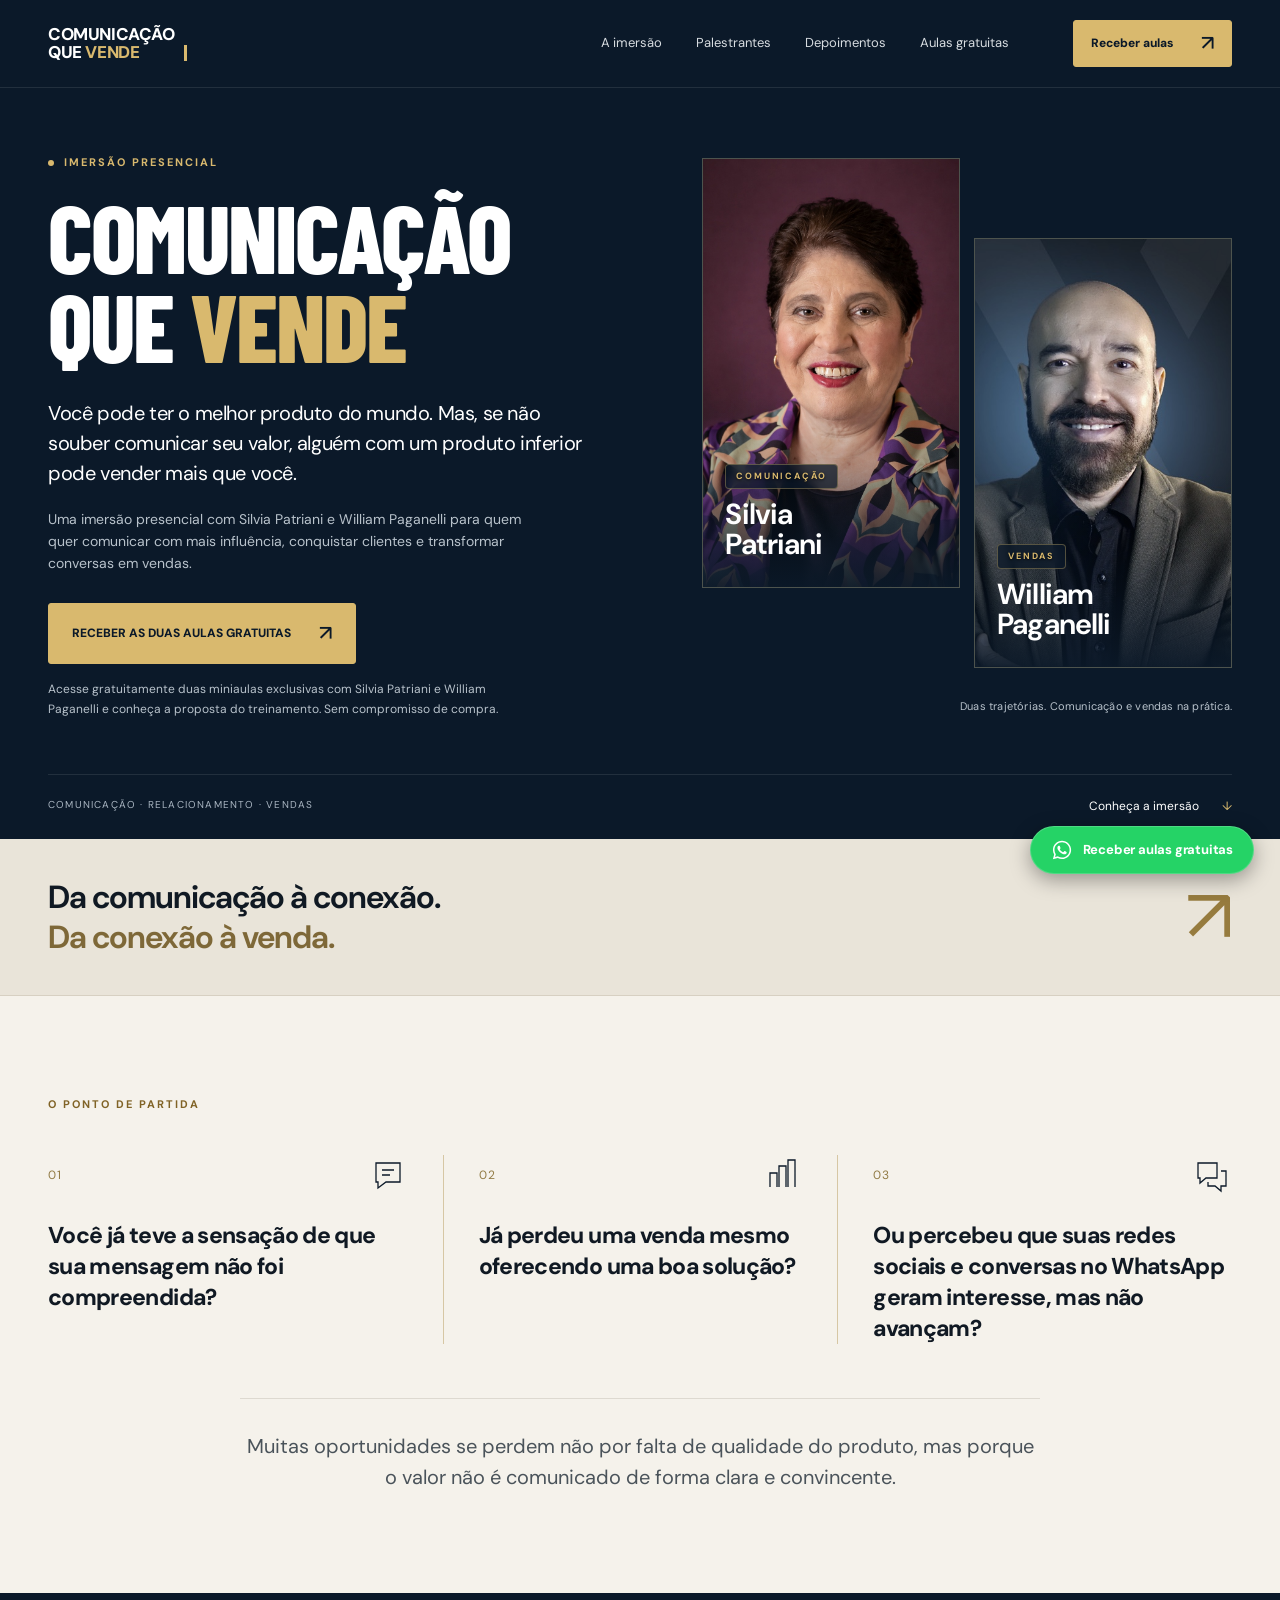
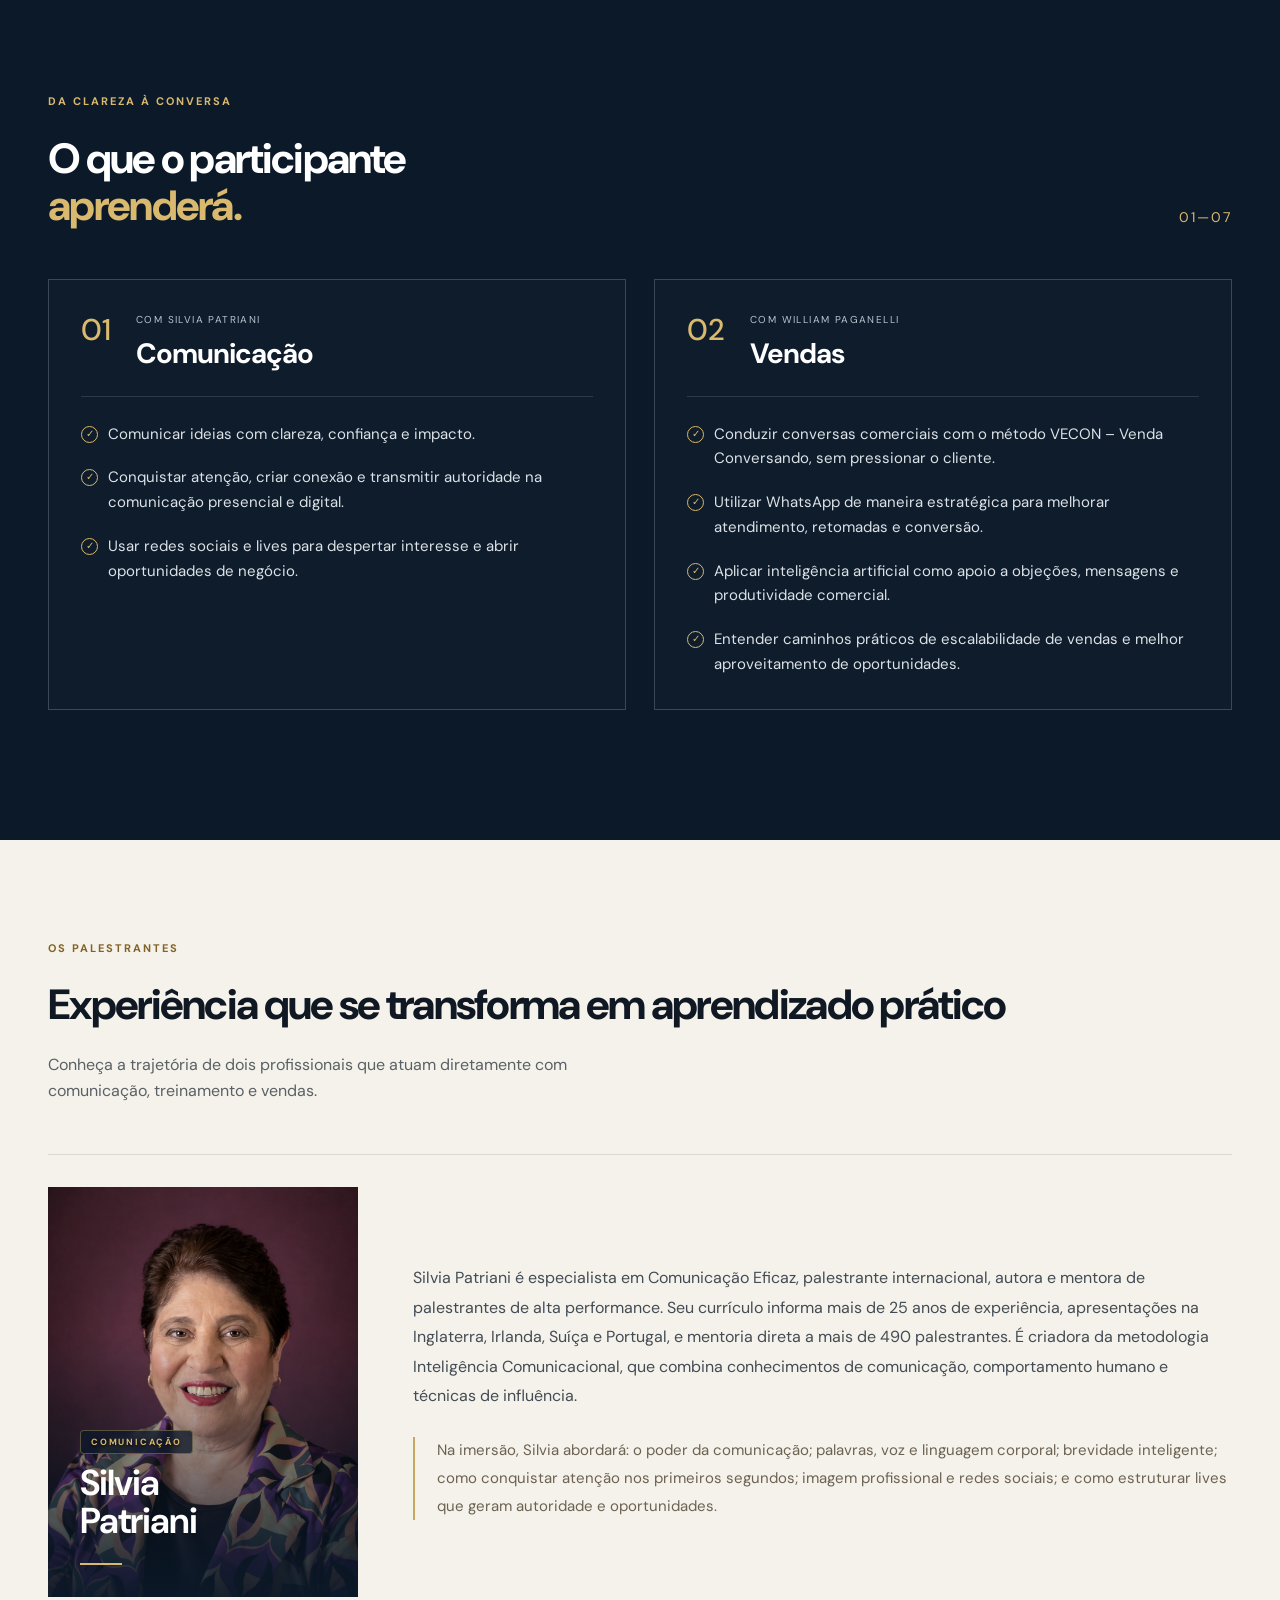
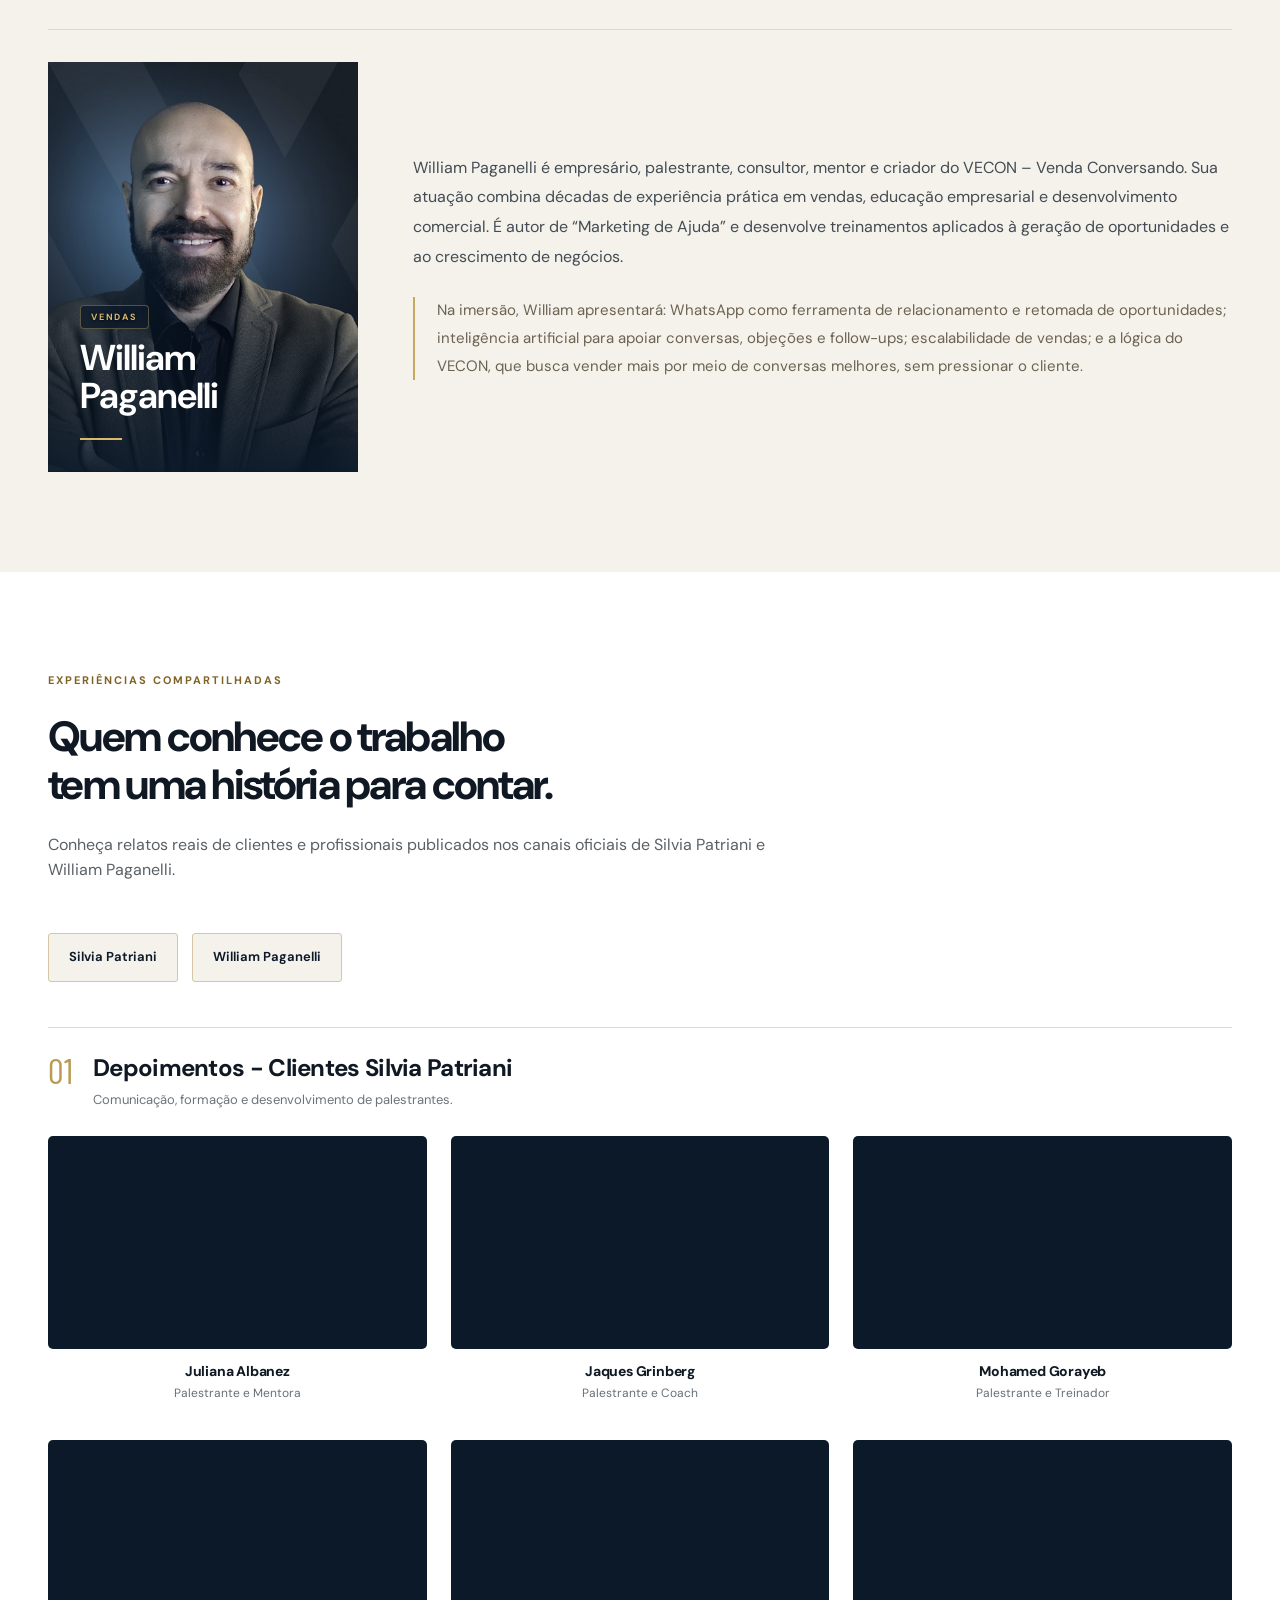
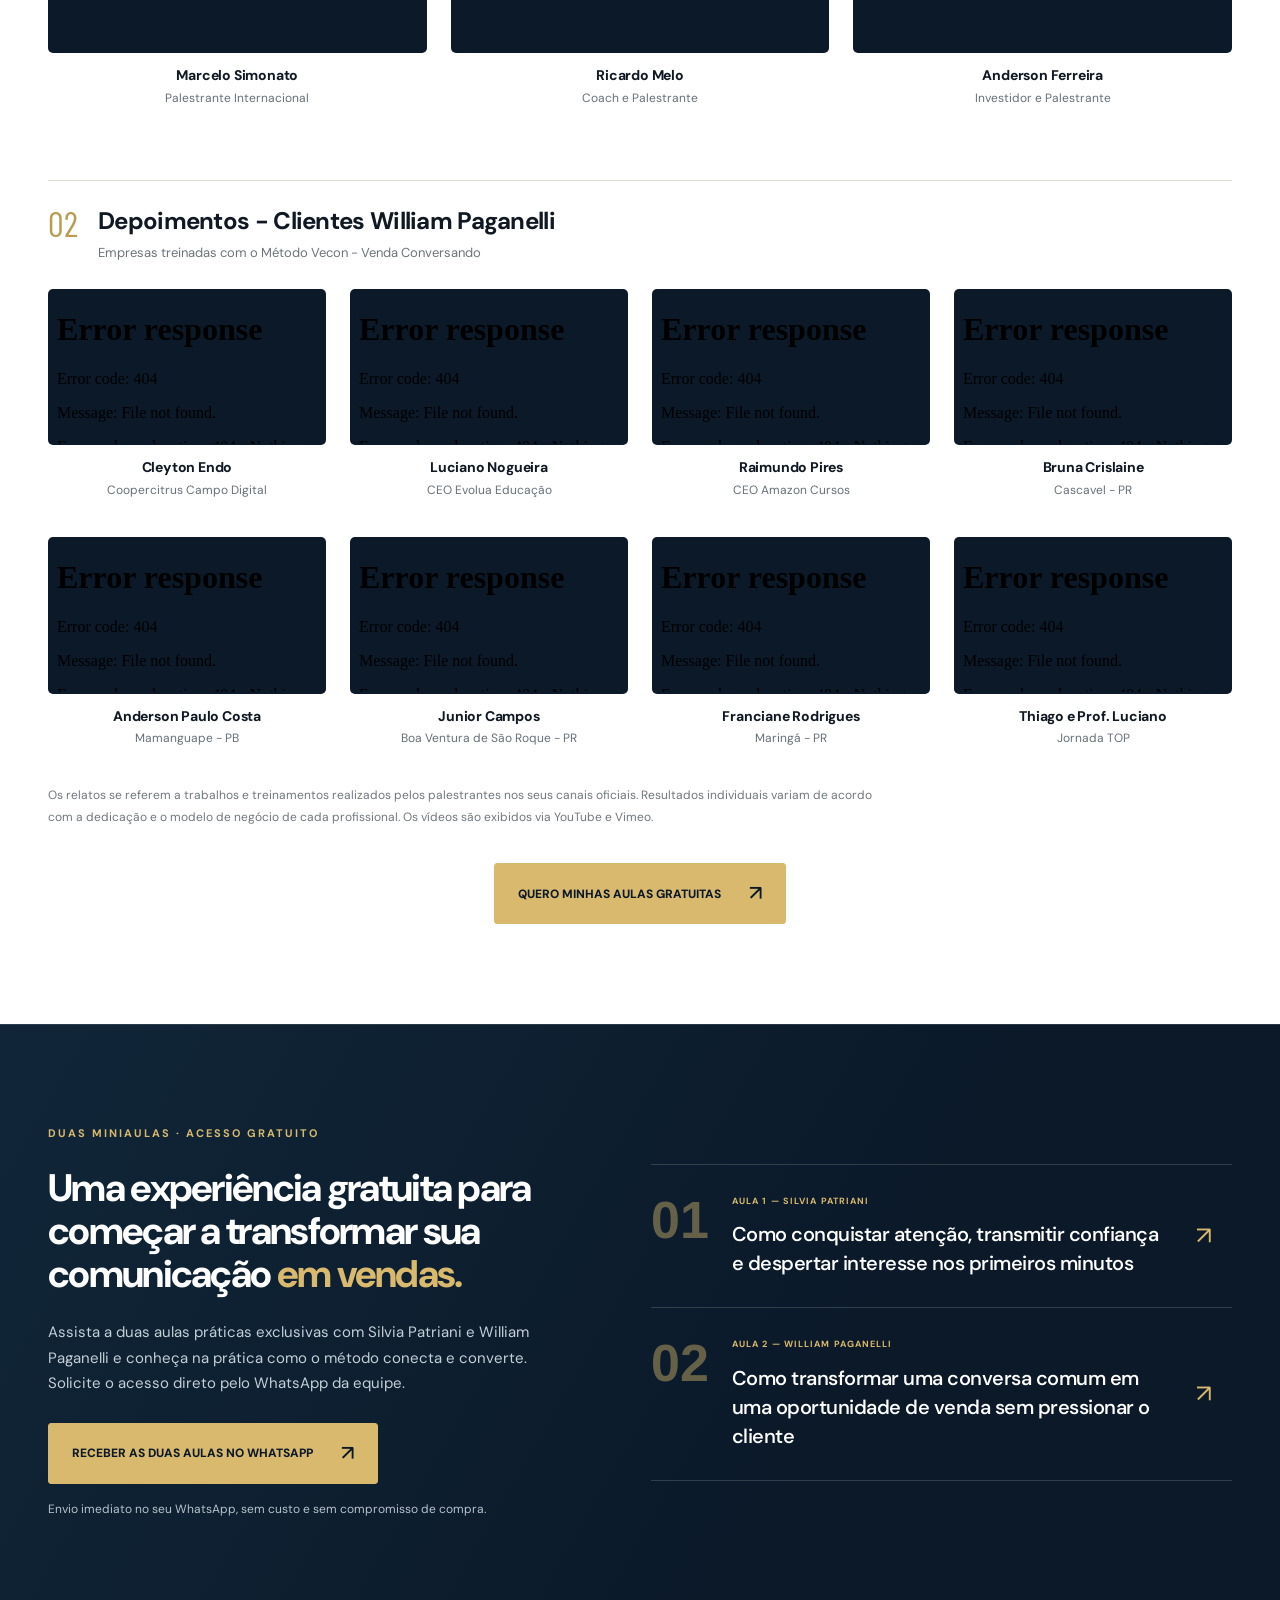
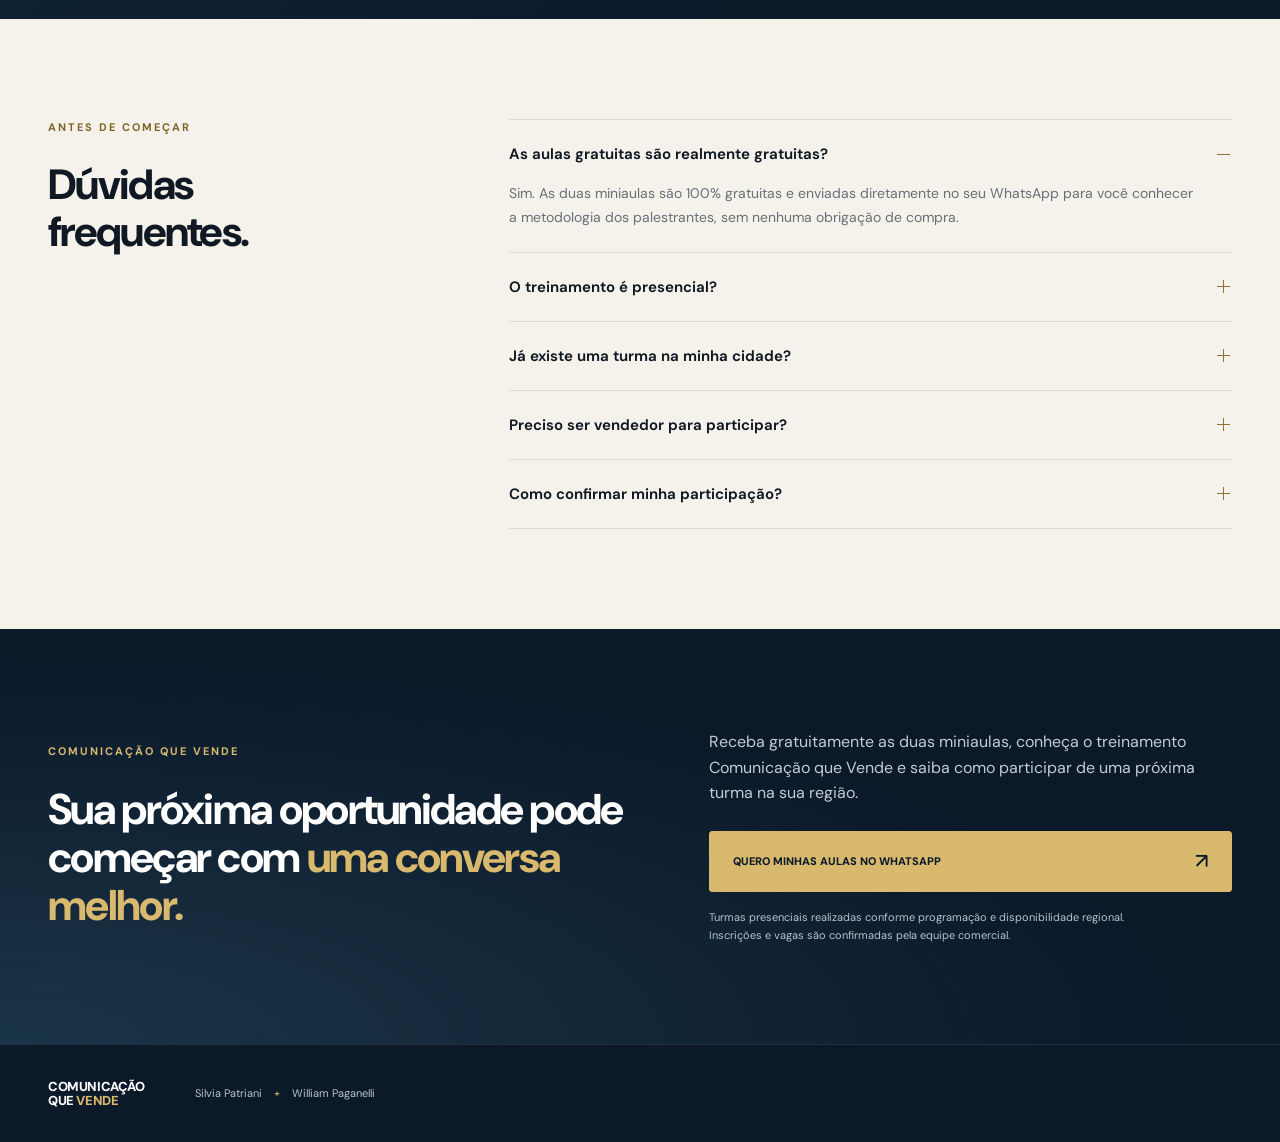
==== commit 16c9a4bd: "Atualiza legendas dos depoimentos e ajustes visuais" ====
--- a/index.html
+++ b/index.html
@@ -154,7 +154,7 @@
     <div class="container">
       <p class="eyebrow dark">OS PALESTRANTES</p>
       <div class="section-head">
-        <h2>Experiência que se transforma<br>em aprendizado prático.</h2>
+        <h2>Experiência que se transforma em aprendizado prático</h2>
       </div>
       <p class="section-intro">Conheça a trajetória de dois profissionais que atuam diretamente com comunicação, treinamento e vendas.</p>
 
@@ -203,7 +203,7 @@
         <div class="group-heading">
           <span>01</span>
           <div>
-            <h3>Depoimentos de clientes de Silvia</h3>
+            <h3>Depoimentos - Clientes Silvia Patriani</h3>
             <p>Comunicação, formação e desenvolvimento de palestrantes.</p>
           </div>
         </div>
@@ -263,8 +263,8 @@
         <div class="group-heading">
           <span>02</span>
           <div>
-            <h3>Experiências com o trabalho de William</h3>
-            <p>Casos de empresas e equipes treinadas no método VECON.</p>
+            <h3>Depoimentos - Clientes William Paganelli</h3>
+            <p>Empresas treinadas com o Método Vecon - Venda Conversando</p>
           </div>
         </div>
         <div class="testimonial-gallery william-gallery">
@@ -272,64 +272,64 @@
             <div class="testimonial-player">
               <iframe src="/api/vimeo?id=1162879056" title="Depoimento: Cleiton (Performance Agro / Drones)" loading="lazy" allow="accelerometer; autoplay; clipboard-write; encrypted-media; gyroscope; picture-in-picture; web-share" allowfullscreen referrerpolicy="strict-origin-when-cross-origin"></iframe>
             </div>
-            <h4>Cleiton</h4>
-            <p>Agro & Performance Comercial</p>
+            <h4>Cleyton Endo</h4>
+            <p>Coopercitrus Campo Digital</p>
           </article>
 
           <article class="testimonial-tile">
             <div class="testimonial-player">
               <iframe src="/api/vimeo?id=1173805069" title="Depoimento: Luciano" loading="lazy" allow="accelerometer; autoplay; clipboard-write; encrypted-media; gyroscope; picture-in-picture; web-share" allowfullscreen referrerpolicy="strict-origin-when-cross-origin"></iframe>
             </div>
-            <h4>Luciano</h4>
-            <p>Treinamento Comercial VECON</p>
+            <h4>Luciano Nogueira</h4>
+            <p>CEO Evolua Educação</p>
           </article>
 
           <article class="testimonial-tile">
             <div class="testimonial-player">
               <iframe src="/api/vimeo?id=1164119572" title="Depoimento: Rede Amazon" loading="lazy" allow="accelerometer; autoplay; clipboard-write; encrypted-media; gyroscope; picture-in-picture; web-share" allowfullscreen referrerpolicy="strict-origin-when-cross-origin"></iframe>
             </div>
-            <h4>Rede Amazon</h4>
-            <p>Capacitação Comercial em Equipe</p>
+            <h4>Raimundo Pires</h4>
+            <p>CEO Amazon Cursos</p>
           </article>
 
           <article class="testimonial-tile">
             <div class="testimonial-player">
               <iframe src="/api/vimeo?id=1173814531" title="Depoimento: Bruna" loading="lazy" allow="accelerometer; autoplay; clipboard-write; encrypted-media; gyroscope; picture-in-picture; web-share" allowfullscreen referrerpolicy="strict-origin-when-cross-origin"></iframe>
             </div>
-            <h4>Bruna</h4>
-            <p>Atendimento e Conversão</p>
+            <h4>Bruna Crislaine</h4>
+            <p>Cascavel - PR</p>
           </article>
 
           <article class="testimonial-tile">
             <div class="testimonial-player">
               <iframe src="/api/vimeo?id=1173863622" title="Depoimento: Anderson" loading="lazy" allow="accelerometer; autoplay; clipboard-write; encrypted-media; gyroscope; picture-in-picture; web-share" allowfullscreen referrerpolicy="strict-origin-when-cross-origin"></iframe>
             </div>
-            <h4>Anderson</h4>
-            <p>Estratégia de Vendas</p>
+            <h4>Anderson Paulo Costa</h4>
+            <p>Mamanguape - PB</p>
           </article>
 
           <article class="testimonial-tile">
             <div class="testimonial-player">
               <iframe src="/api/vimeo?id=1173863601" title="Depoimento: Junior Santos" loading="lazy" allow="accelerometer; autoplay; clipboard-write; encrypted-media; gyroscope; picture-in-picture; web-share" allowfullscreen referrerpolicy="strict-origin-when-cross-origin"></iframe>
             </div>
-            <h4>Junior Santos</h4>
-            <p>Aceleração Comercial</p>
+            <h4>Junior Campos</h4>
+            <p>Boa Ventura de São Roque - PR</p>
           </article>
 
           <article class="testimonial-tile">
             <div class="testimonial-player">
               <iframe src="/api/vimeo?id=1173863541" title="Depoimento: Fran" loading="lazy" allow="accelerometer; autoplay; clipboard-write; encrypted-media; gyroscope; picture-in-picture; web-share" allowfullscreen referrerpolicy="strict-origin-when-cross-origin"></iframe>
             </div>
-            <h4>Fran</h4>
-            <p>Transformação Comercial</p>
+            <h4>Franciane Rodrigues</h4>
+            <p>Maringá - PR</p>
           </article>
 
           <article class="testimonial-tile">
             <div class="testimonial-player">
               <iframe src="/api/vimeo?id=1173863587" title="Depoimento: Thiago e Luciano" loading="lazy" allow="accelerometer; autoplay; clipboard-write; encrypted-media; gyroscope; picture-in-picture; web-share" allowfullscreen referrerpolicy="strict-origin-when-cross-origin"></iframe>
             </div>
-            <h4>Thiago e Luciano</h4>
-            <p>Alinhamento de Equipe</p>
+            <h4>Thiago e Prof. Luciano</h4>
+            <p>Jornada TOP</p>
           </article>
         </div>
       </div>
--- a/styles.css
+++ b/styles.css
@@ -37,3 +37,22 @@
 .whatsapp-float:hover{transform:translateY(-3px) scale(1.02);background:#20ba5a;color:#ffffff;box-shadow:0 8px 25px rgba(37,211,102,0.4)}
 .whatsapp-float svg{width:22px;height:22px;flex-shrink:0}
 @media(max-width:600px){.whatsapp-float span{display:none}.whatsapp-float{padding:14px;border-radius:50%;bottom:20px;right:20px}}
+
+/* Melhoria de contraste e visibilidade dos rotulos COMUNICACAO e VENDAS */
+.hero-person figcaption span,
+.speaker-identity>p,
+.speaker-identity.has-photo>p {
+  display: inline-block;
+  background: rgba(11, 25, 41, 0.75);
+  backdrop-filter: blur(4px);
+  -webkit-backdrop-filter: blur(4px);
+  padding: 4px 10px;
+  border-radius: 4px;
+  border: 1px solid rgba(217, 185, 110, 0.35);
+  color: var(--gold) !important;
+  font-weight: 700;
+  letter-spacing: 1.8px;
+  text-shadow: 0 1px 3px rgba(0, 0, 0, 0.8);
+  margin-bottom: 10px;
+  width: fit-content;
+}
